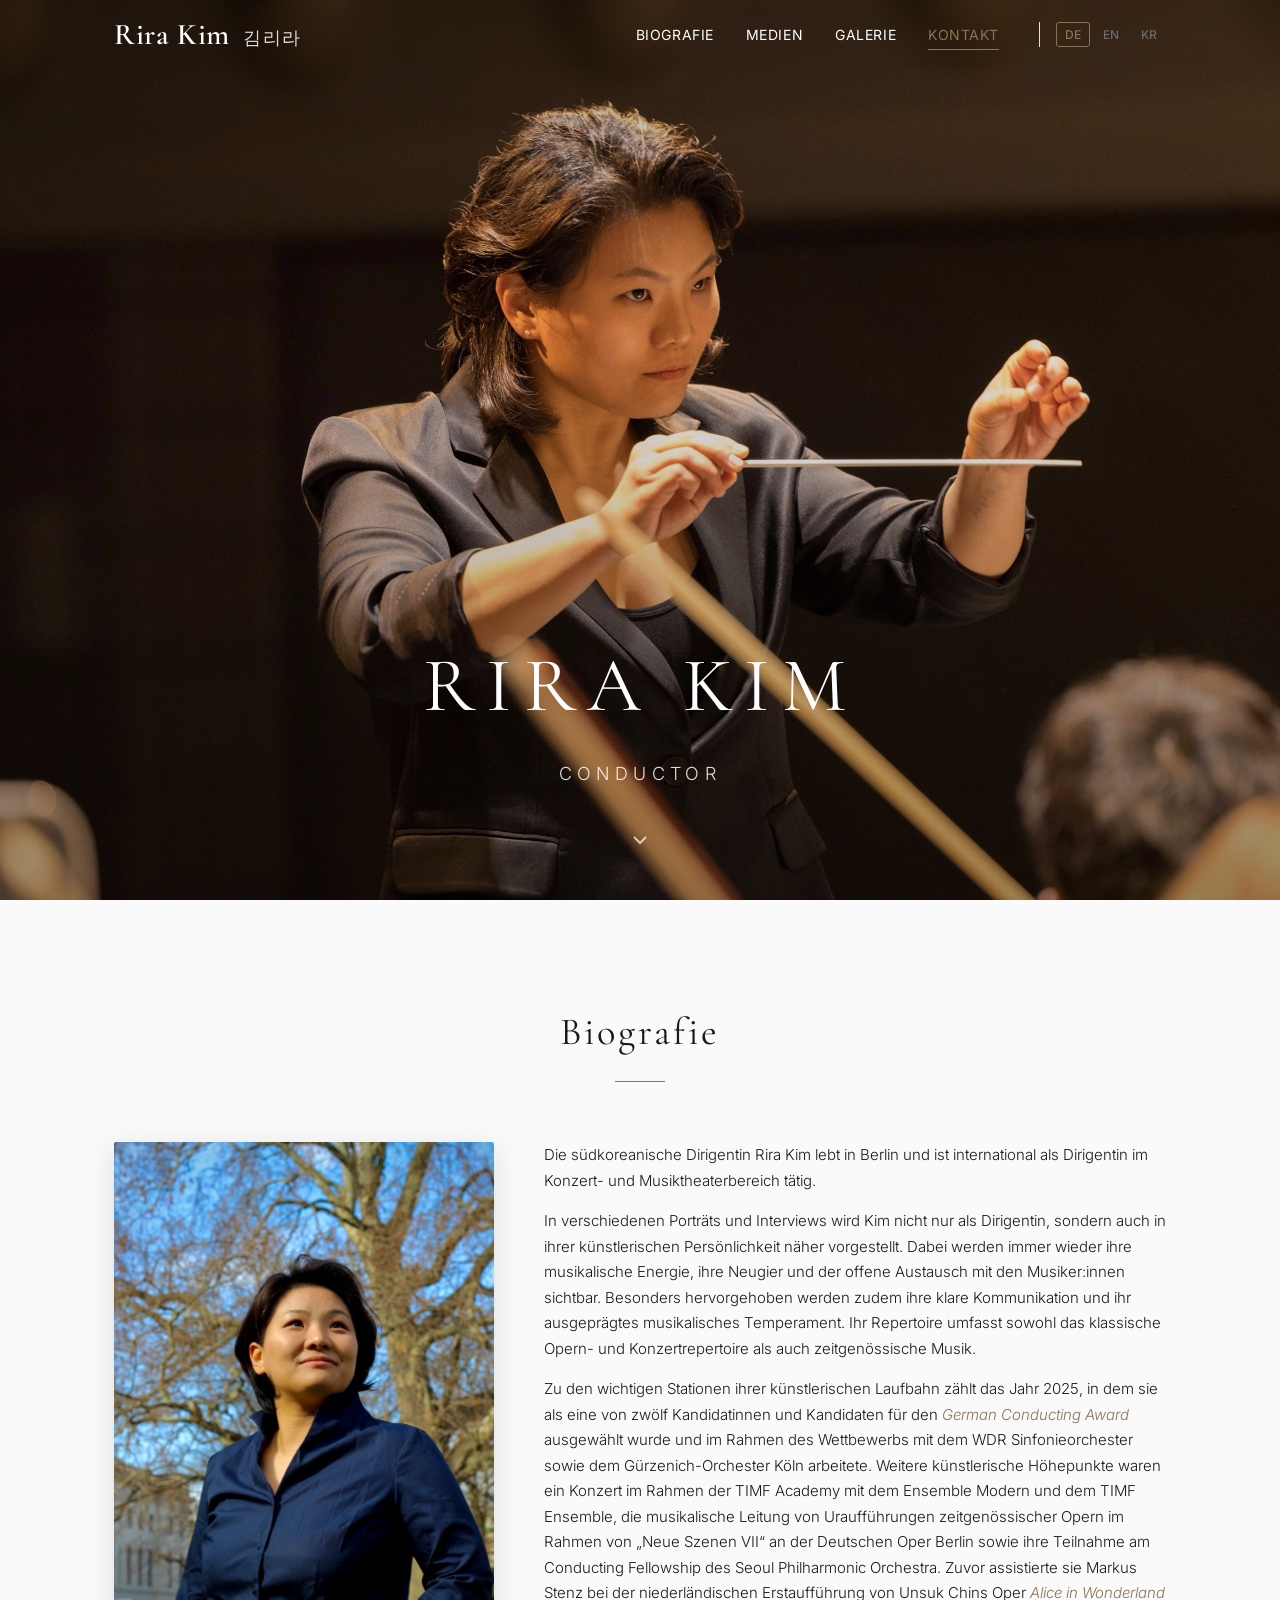
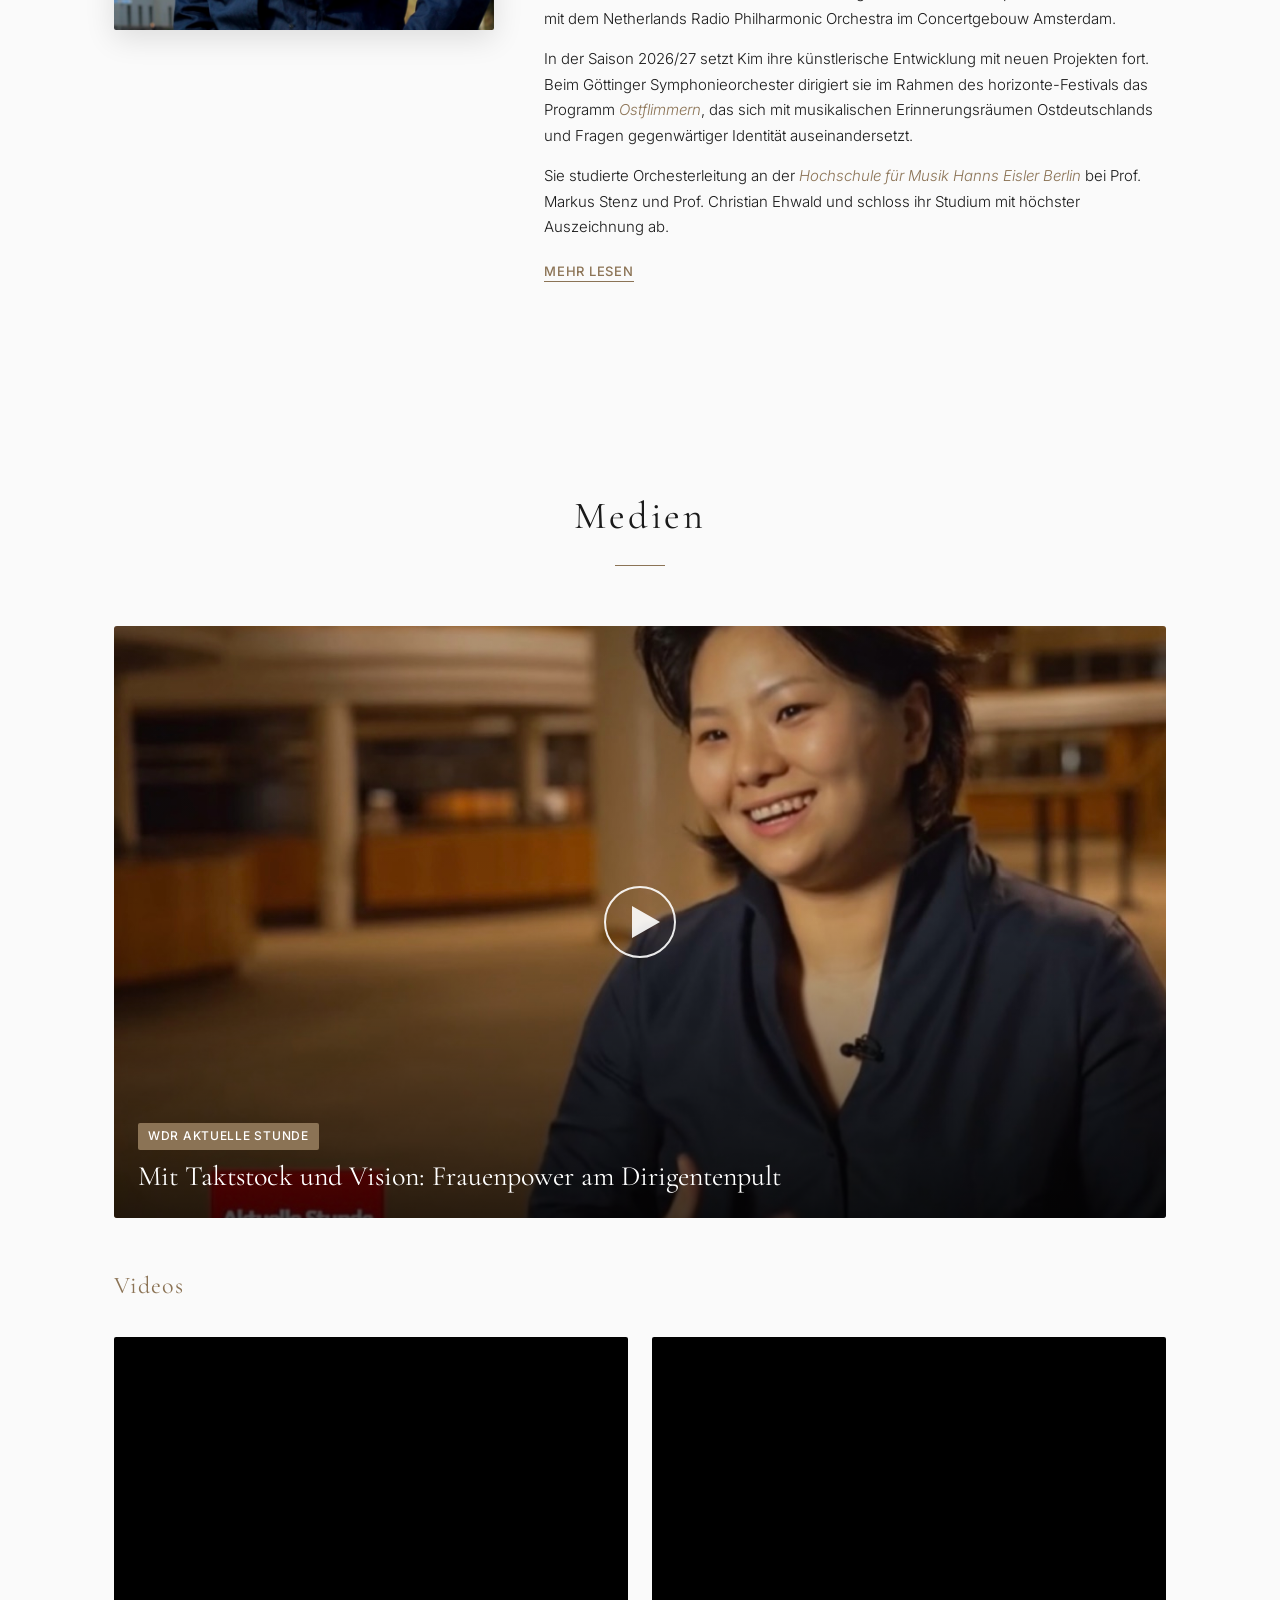
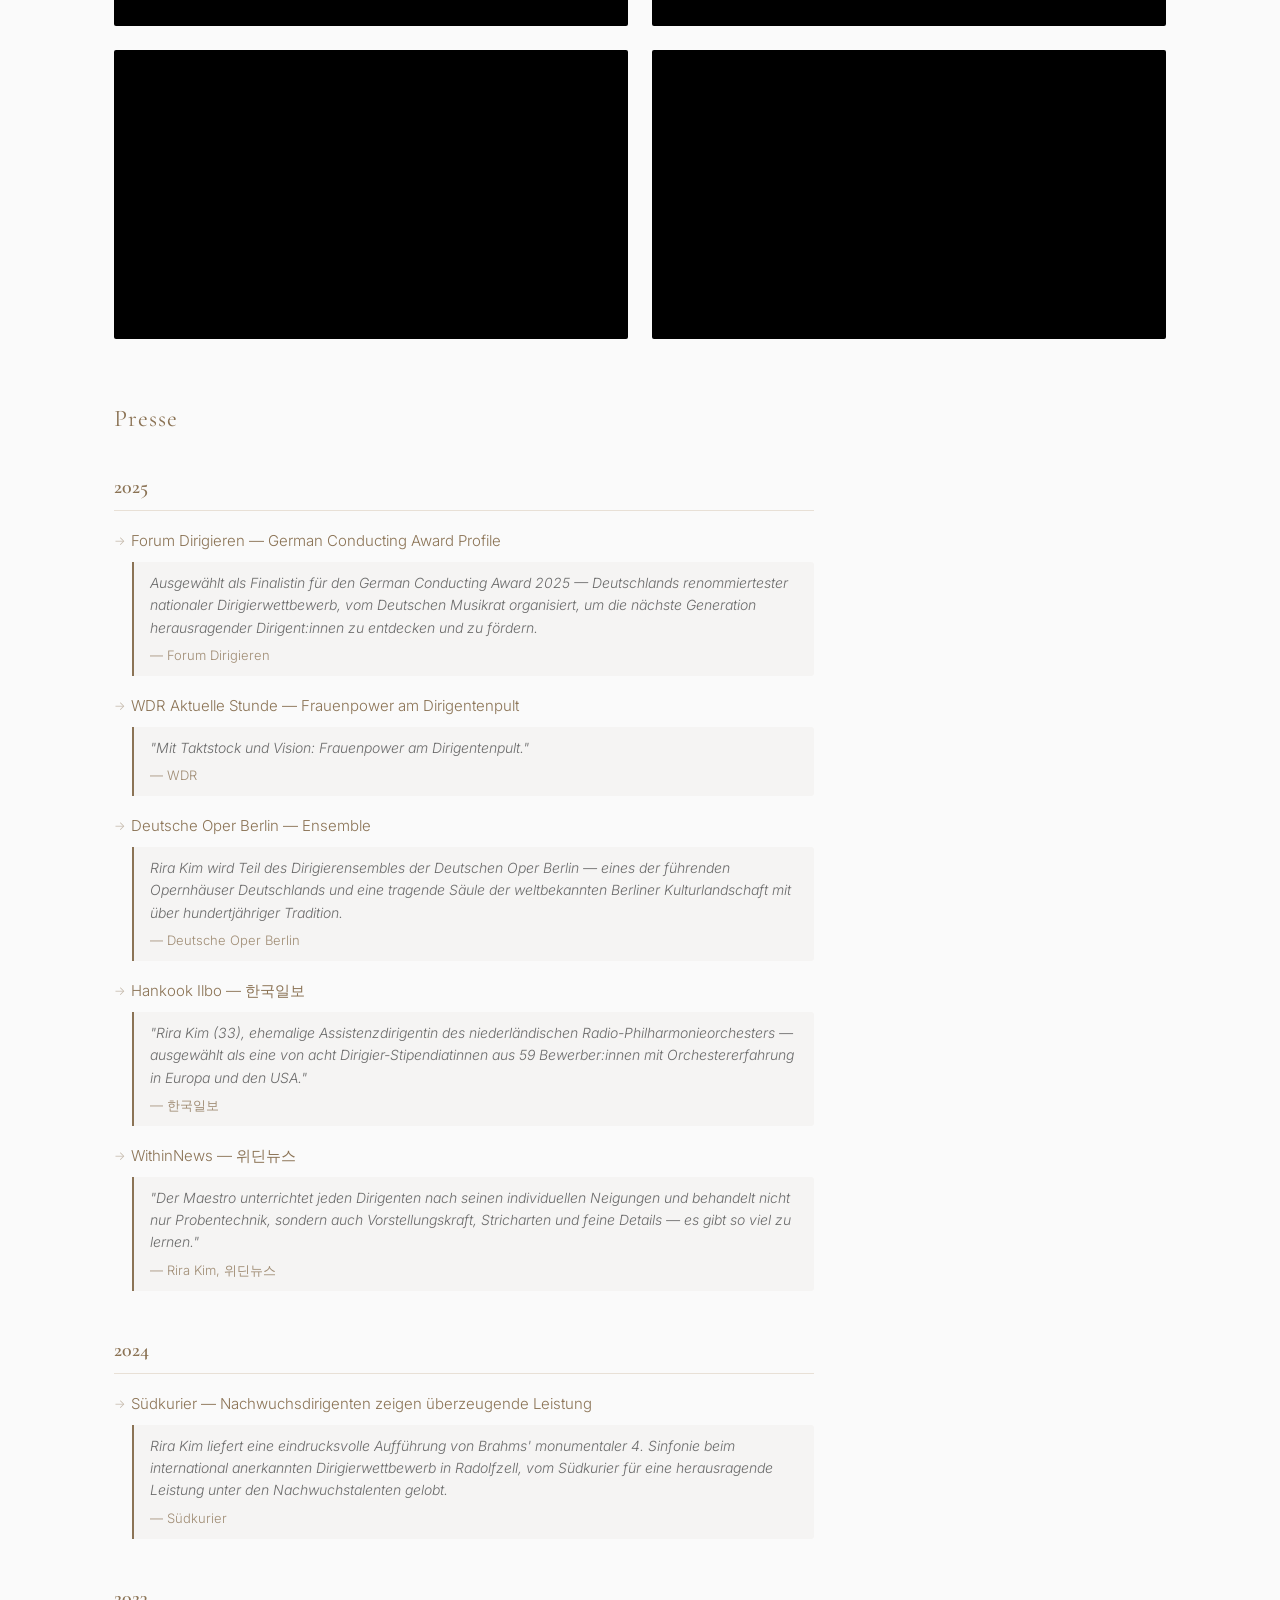
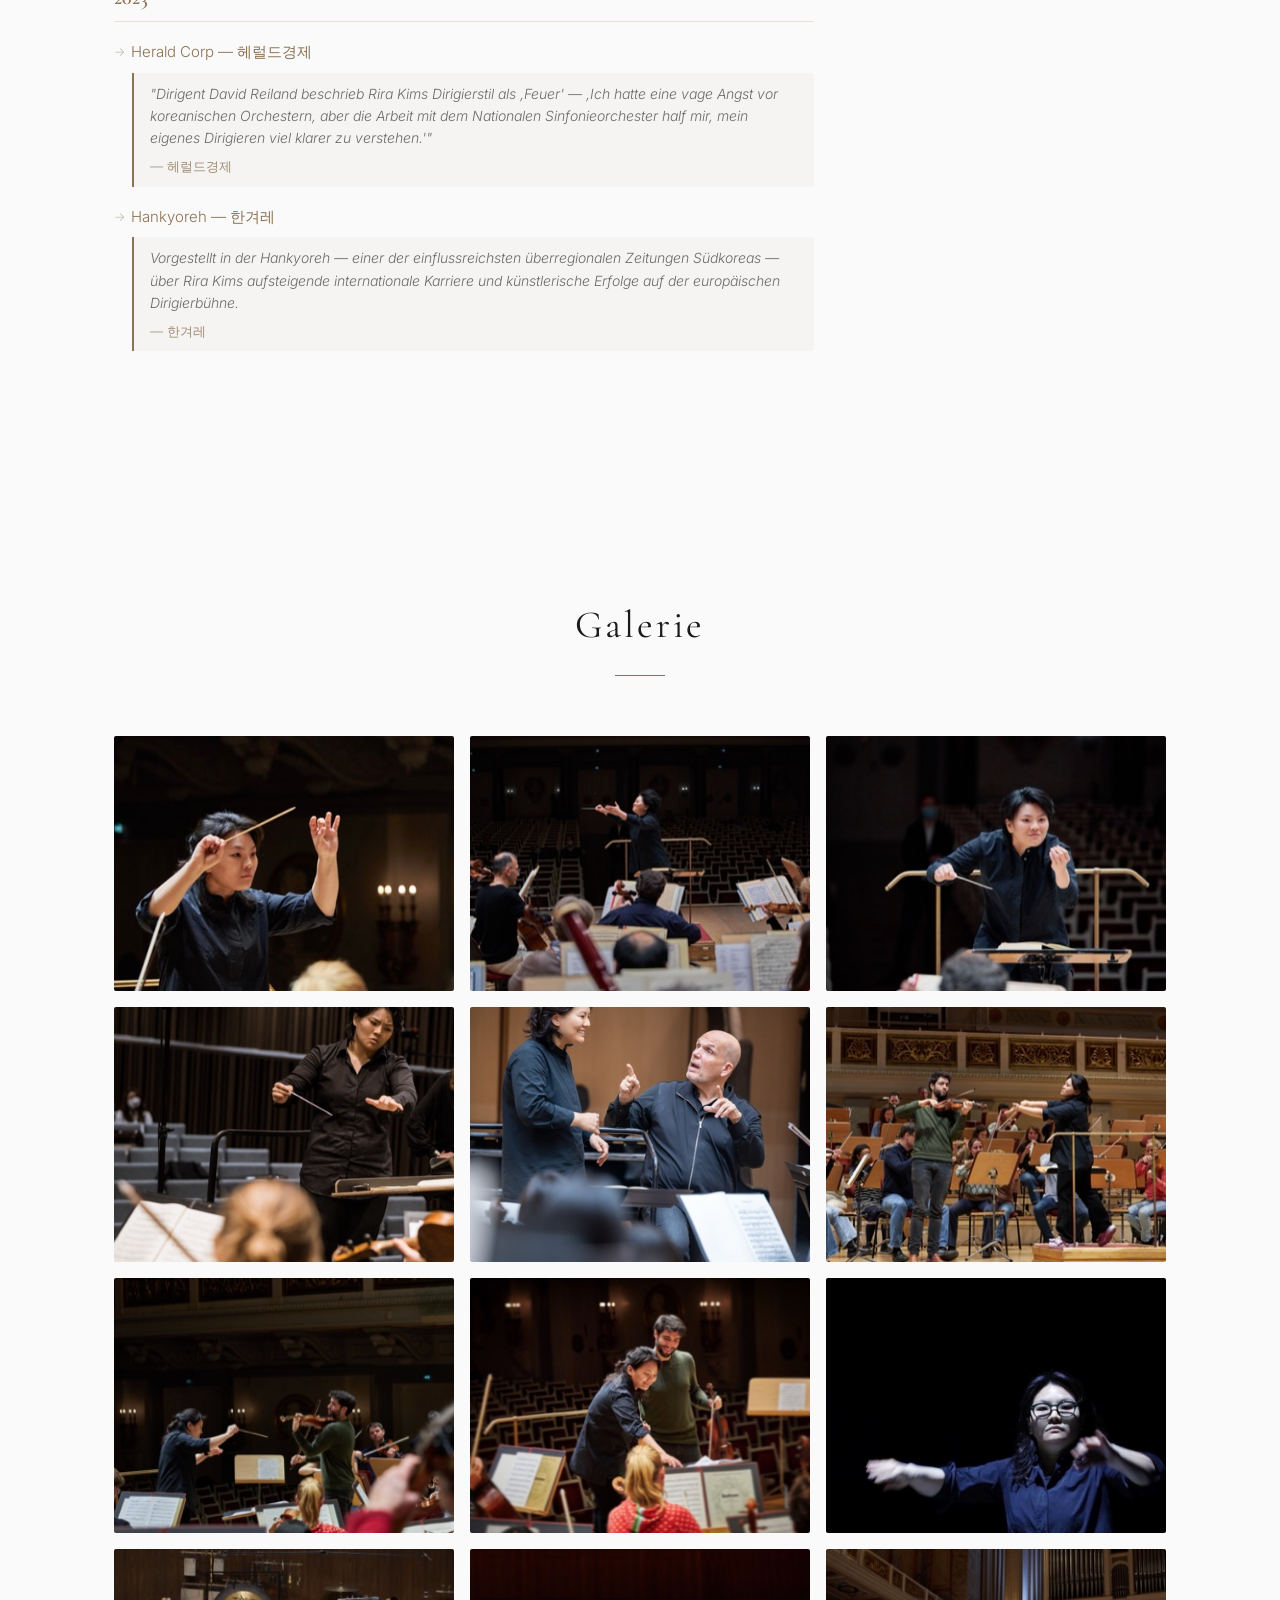
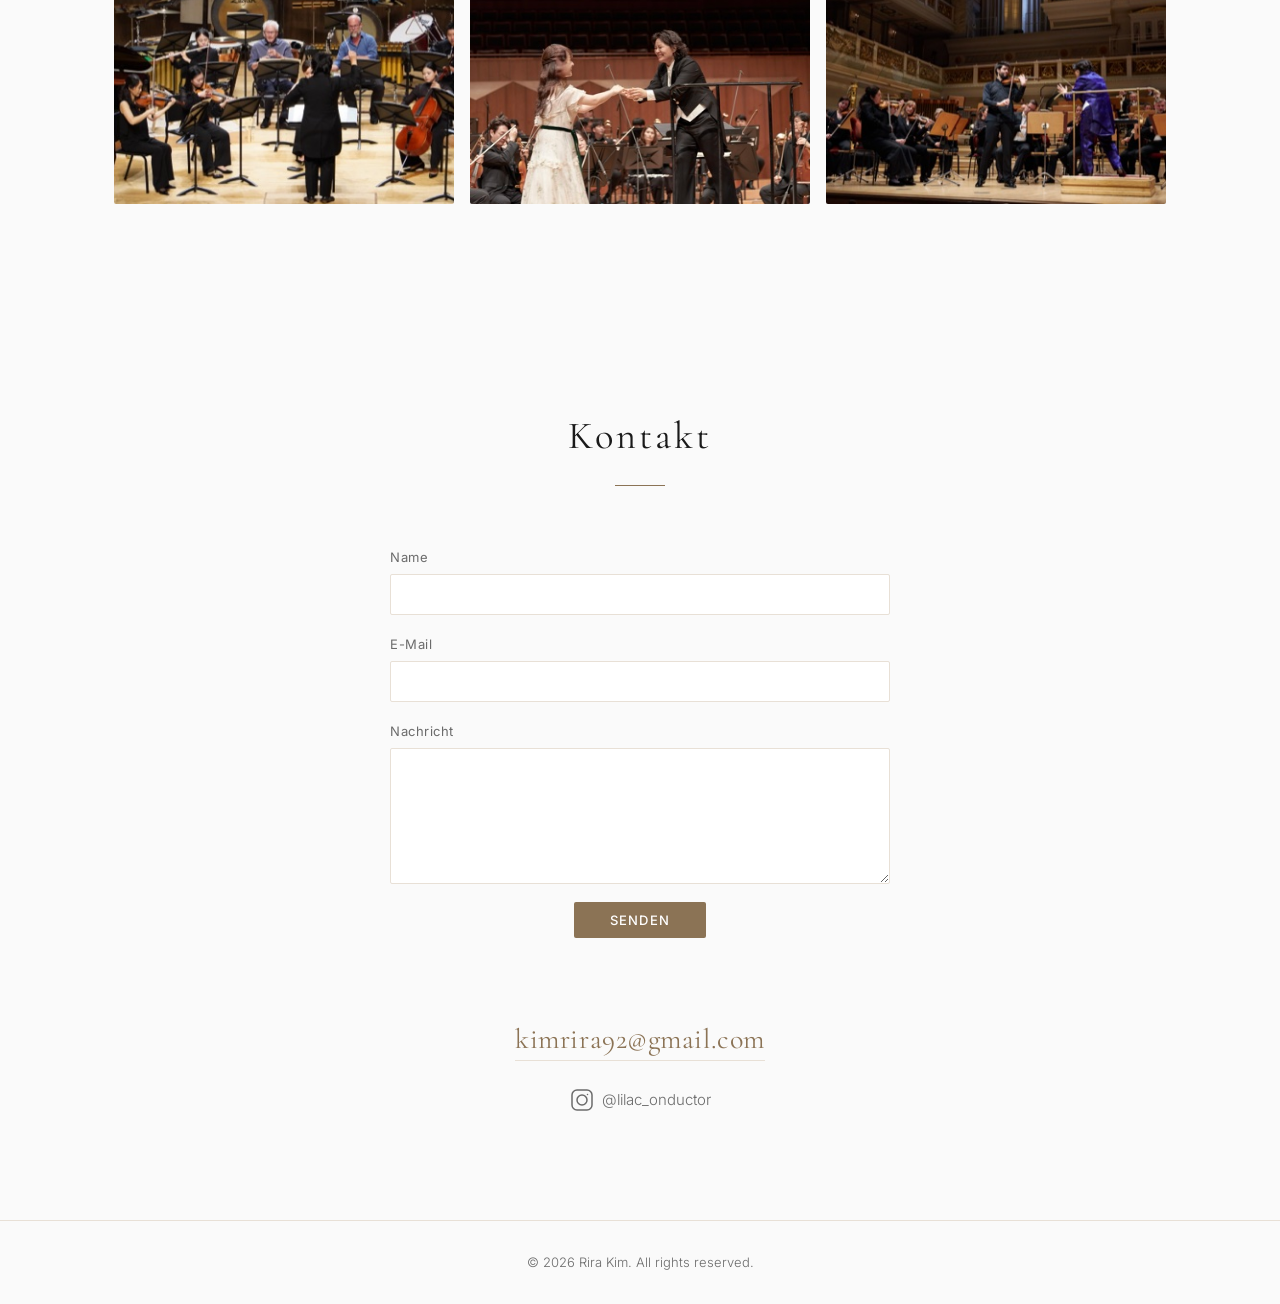
==== index.html @ 5ee587bd "Send visitors an automatic confirmation email from the contact form Co-Authored-By: Claude Opus 5.5 " ====
<!DOCTYPE html>
<html lang="de" data-lang="de">
<head>
  <meta charset="UTF-8">
  <meta name="viewport" content="width=device-width, initial-scale=1.0">
  <title>Rira Kim — Conductor</title>
  <meta name="description" content="Berlin-based South Korean conductor Rira Kim. Finalist of the German Conducting Award 2025. Biography, performances, media, and contact.">

  <!-- Open Graph -->
  <meta property="og:title" content="Rira Kim — Conductor">
  <meta property="og:description" content="Berlin-based South Korean conductor. Finalist of the German Conducting Award 2025.">
  <meta property="og:image" content="images/og-image.jpg">
  <meta property="og:type" content="website">

  <!-- Twitter Card -->
  <meta name="twitter:card" content="summary_large_image">
  <meta name="twitter:title" content="Rira Kim — Conductor">
  <meta name="twitter:description" content="Berlin-based South Korean conductor. Finalist of the German Conducting Award 2025.">
  <meta name="twitter:image" content="images/og-image.jpg">

  <!-- Google Fonts -->
  <link rel="preconnect" href="https://fonts.googleapis.com">
  <link rel="preconnect" href="https://fonts.gstatic.com" crossorigin>
  <link href="https://fonts.googleapis.com/css2?family=Cormorant+Garamond:ital,wght@0,400;0,600;0,700;1,400&family=Inter:wght@300;400;500&display=swap" rel="stylesheet">

  <link rel="stylesheet" href="css/style.css">

  <!-- Structured Data -->
  <script type="application/ld+json">
  {
    "@context": "https://schema.org",
    "@type": "Person",
    "name": "Rira Kim",
    "jobTitle": "Conductor",
    "url": "",
    "image": "images/hero/hero-1200.jpg",
    "nationality": "South Korean",
    "workLocation": {
      "@type": "Place",
      "name": "Berlin, Germany"
    },
    "alumniOf": {
      "@type": "CollegeOrUniversity",
      "name": "Hochschule für Musik Hanns Eisler Berlin"
    },
    "sameAs": [
      "https://www.instagram.com/lilac_onductor/"
    ]
  }
  </script>
</head>
<body>

  <!-- Navigation -->
  <header class="nav" id="nav">
    <div class="nav__inner">
      <a href="#hero" class="nav__logo">Rira Kim <span class="nav__logo-ko">김리라</span></a>
      <button class="nav__hamburger" aria-label="Toggle menu" aria-expanded="false">
        <span></span><span></span><span></span>
      </button>
      <nav class="nav__menu">
        <a href="#biography" class="nav__link" data-i18n="nav.biography">Biografie</a>
        <a href="#media" class="nav__link" data-i18n="nav.media">Medien</a>
        <a href="#gallery" class="nav__link" data-i18n="nav.gallery">Galerie</a>
        <a href="#contact" class="nav__link" data-i18n="nav.contact">Kontakt</a>
        <div class="nav__lang">
          <button class="lang-btn active" data-lang="de">DE</button>
          <button class="lang-btn" data-lang="en">EN</button>
          <button class="lang-btn" data-lang="ko">KR</button>
        </div>
      </nav>
    </div>
  </header>

  <!-- Hero -->
  <section class="hero" id="hero">
    <div class="hero__overlay"></div>
    <picture>
      <source media="(max-width: 768px)" srcset="images/hero/hero-1200.jpg">
      <img src="images/hero/hero-2400.jpg" alt="Rira Kim conducting" class="hero__img">
    </picture>
    <div class="hero__content">
      <h1 class="hero__title">Rira Kim</h1>
      <p class="hero__subtitle">Conductor</p>
    </div>
    <a href="#biography" class="hero__scroll" aria-label="Scroll down">
      <svg width="24" height="24" viewBox="0 0 24 24" fill="none" stroke="currentColor" stroke-width="2">
        <polyline points="6 9 12 15 18 9"></polyline>
      </svg>
    </a>
  </section>

  <!-- Biography -->
  <section class="section biography" id="biography">
    <div class="container">
      <h2 class="section__title" data-i18n="bio.title">Biography</h2>
      <div class="biography__content">
        <div class="biography__image">
          <img src="images/bio/bio-portrait-800.jpg" alt="Rira Kim portrait" loading="lazy">
        </div>
        <div class="biography__text">
          <!-- English -->
          <div lang="en">
            <div class="biography__short">
              <p>South Korean conductor Rira Kim is based in Berlin and works internationally in the fields of symphonic music and music theatre.</p>
              <p>Various portraits and interviews have explored not only Kim’s work as a conductor but also her artistic personality. They consistently highlight her musical energy, curiosity, and open exchange with musicians. Her clear communication and distinctive musical temperament are also frequently emphasized. Her repertoire spans the classical opera and concert repertoire as well as contemporary music.</p>
              <p>Among the important milestones in her artistic career is the year 2025, when she was selected as one of twelve candidates for the <em>German Conducting Award</em> and worked with the WDR Symphony Orchestra and the Gürzenich Orchestra Cologne as part of the competition. Further artistic highlights include a concert with Ensemble Modern and the TIMF Ensemble as part of the TIMF Academy, conducting world premieres of contemporary operas in “Neue Szenen VII” at the Deutsche Oper Berlin, and her participation in the Conducting Fellowship of the Seoul Philharmonic Orchestra. Previously, she assisted Markus Stenz for the Dutch premiere of Unsuk Chin’s opera <em>Alice in Wonderland</em> with the Netherlands Radio Philharmonic Orchestra at the Concertgebouw in Amsterdam.</p>
              <p>In the 2026/27 season, Kim continues to develop her artistic work through new projects. With the Göttingen Symphony Orchestra, she will conduct <em>Ostflimmern</em> as part of the horizonte Festival, a programme exploring musical spaces of remembrance in East Germany and questions of contemporary identity.</p>
              <p>She studied orchestral conducting at the <em>Hanns Eisler School of Music Berlin</em> with Professors Markus Stenz and Christian Ehwald, graduating with highest distinction.</p>
            </div>
            <div class="biography__full">
              <p>Berlin-based South Korean conductor Rira Kim began violin lessons at an early age and studied orchestral conducting at the <em>Hochschule für Musik Hanns Eisler Berlin</em> with Prof. Christian Ehwald. She continued her master’s studies with Markus Stenz, graduating with highest distinction.</p>
              <p>As a finalist of the <em>German Conducting Award 2025</em>, formerly the Deutscher Dirigentenpreis (12 out of 234 applicants), she is considered one of the most promising young conductors of her generation. In 2022, she was among 13 selected participants out of nearly 190 international applicants for <em>Das Kritische Orchester</em>. She was also selected as one of three finalists in a selection process of the <em>Korean National Symphony Orchestra</em>.</p>
              <p>Recent artistic milestones include a concert with Ensemble Modern and the TIMF Ensemble at the TIMF Academy, conducting the world premiere of Huihui Cheng’s <em>Desert of Water</em> as part of “Neue Szenen VII” at the Deutsche Oper Berlin, and her participation in the Conducting Fellowship of the Seoul Philharmonic Orchestra.</p>
              <p>Opera also holds an important place in her artistic work. At the Concertgebouw Amsterdam, she took part in the Dutch premiere of Unsuk Chin’s opera <em>Alice in Wonderland</em> with the Netherlands Radio Philharmonic Orchestra, and gained further operatic experience at the Opera Studio of the Korean National Opera.</p>
              <p>She was selected for several prestigious programmes, including a Conducting Fellowship with the Seoul Philharmonic Orchestra, the <em>SOV Conducting Masterclass</em> led by Kristiina Poska, and the <em>Gabriel Pierné Conducting Masterclass</em> with David Reiland and the Orchestre national de Metz. In addition, she participated in a masterclass led by Andrés Orozco-Estrada at the <em>Escuela Superior de Música Reina Sofía</em> in Madrid. She received further artistic inspiration in masterclasses with Marin Alsop, Paavo Järvi, Andrés Orozco-Estrada, Jaap van Zweden, Daniele Gatti, Jorma Panula, Johannes Schlaefli and others.</p>
              <p>In parallel, she developed a strong affinity for opera. In 2021, she conducted an opera gala at the Konzerthaus Berlin for the semester opening with the Philharmonic Orchestra of the Staatstheater Cottbus. She also worked as a répétiteur for the world premiere <em>“Vater unser, unser Vater”</em>, a collaboration between the Deutsche Oper Berlin and the HfM Hanns Eisler Berlin. She deepened her operatic training at the Opera Studio of the Korean National Opera, where in 2023 she served as assistant conductor for productions including Mozart’s <em>Die Zauberflöte</em> and <em>Don Giovanni</em>. In 2025, she conducted the world premiere of <em>Desert of Water</em> at the Deutsche Oper Berlin as part of “Neue Szenen VII”.</p>
              <p>She has worked with renowned orchestras including the Konzerthausorchester Berlin, the Seoul Philharmonic Orchestra, the Korean National Symphony Orchestra, the Irish National Symphony Orchestra, Symfonieorkest Vlaanderen, the Orchestre national de Metz and the Philharmonic Orchestra of the Staatstheater Cottbus.</p>
              <p>Alongside her professional engagements, she is deeply committed to working with amateur musicians and to educational projects for children and young people. In 2022, she performed with the Junge Norddeutsche Philharmonie at the Köthener Bachfesttage. She also regularly appears as a guest conductor for school concerts and outreach projects, including ‘Stadt.Land.Klassik!’ with the Neue Philharmonie. Since 2024, she has been Music Director of the <em>Neues Kammerorchester Wedding</em> in Berlin.</p>
              <p>Various portraits and interviews have also explored Kim’s artistic personality as a conductor, highlighting in particular her musical energy, her curiosity and her openness in exchange with musicians. She understands conducting as a shared musical process grounded in mutual listening, exchange and trust.</p>
            </div>
          </div>

          <!-- Deutsch -->
          <div lang="de">
            <div class="biography__short">
              <p>Die südkoreanische Dirigentin Rira Kim lebt in Berlin und ist international als Dirigentin im Konzert- und Musiktheaterbereich tätig.</p>
              <p>In verschiedenen Porträts und Interviews wird Kim nicht nur als Dirigentin, sondern auch in ihrer künstlerischen Persönlichkeit näher vorgestellt. Dabei werden immer wieder ihre musikalische Energie, ihre Neugier und der offene Austausch mit den Musiker:innen sichtbar. Besonders hervorgehoben werden zudem ihre klare Kommunikation und ihr ausgeprägtes musikalisches Temperament. Ihr Repertoire umfasst sowohl das klassische Opern- und Konzertrepertoire als auch zeitgenössische Musik.</p>
              <p>Zu den wichtigen Stationen ihrer künstlerischen Laufbahn zählt das Jahr 2025, in dem sie als eine von zwölf Kandidatinnen und Kandidaten für den <em>German Conducting Award</em> ausgewählt wurde und im Rahmen des Wettbewerbs mit dem WDR Sinfonieorchester sowie dem Gürzenich-Orchester Köln arbeitete. Weitere künstlerische Höhepunkte waren ein Konzert im Rahmen der TIMF Academy mit dem Ensemble Modern und dem TIMF Ensemble, die musikalische Leitung von Uraufführungen zeitgenössischer Opern im Rahmen von „Neue Szenen VII“ an der Deutschen Oper Berlin sowie ihre Teilnahme am Conducting Fellowship des Seoul Philharmonic Orchestra. Zuvor assistierte sie Markus Stenz bei der niederländischen Erstaufführung von Unsuk Chins Oper <em>Alice in Wonderland</em> mit dem Netherlands Radio Philharmonic Orchestra im Concertgebouw Amsterdam.</p>
              <p>In der Saison 2026/27 setzt Kim ihre künstlerische Entwicklung mit neuen Projekten fort. Beim Göttinger Symphonieorchester dirigiert sie im Rahmen des horizonte-Festivals das Programm <em>Ostflimmern</em>, das sich mit musikalischen Erinnerungsräumen Ostdeutschlands und Fragen gegenwärtiger Identität auseinandersetzt.</p>
              <p>Sie studierte Orchesterleitung an der <em>Hochschule für Musik Hanns Eisler Berlin</em> bei Prof. Markus Stenz und Prof. Christian Ehwald und schloss ihr Studium mit höchster Auszeichnung ab.</p>
            </div>
            <div class="biography__full">
              <p>Die in Berlin lebende südkoreanische Dirigentin Rira Kim erhielt bereits im frühen Alter Violinunterricht und studierte Orchesterdirigieren an der <em>Hochschule für Musik Hanns Eisler Berlin</em> bei Prof. Christian Ehwald. Ihr Masterstudium setzte sie bei Markus Stenz fort und schloss es mit höchster Auszeichnung ab.</p>
              <p>Als Finalistin des <em>German Conducting Awards 2025</em> ehemals Deutscher Dirigentenpreis (12 von 234 Bewerber:innen) zählt sie zu den vielversprechenden jungen Dirigentinnen ihrer Generation. Bereits 2022 war sie unter den 13 ausgewählten Teilnehmer:innen von insgesamt fast 190 internationalen Bewerber:innen für <em>Das Kritische Orchester</em>. Zudem wurde sie als eine der drei Finalist:innen eines Auswahlverfahrens des <em>Korean National Symphony Orchestra</em> ausgewählt.</p>
              <p>Zu ihren aktuellen künstlerischen Stationen zählen das Konzert der TIMF Academy mit dem Ensemble Modern und dem TIMF Ensemble, die Leitung der Uraufführung von Huihui Chengs <em>Desert of Water</em> im Rahmen von „Neue Szenen VII“ an der Deutschen Oper Berlin sowie die Teilnahme am Conducting Fellowship des Seoul Philharmonic Orchestra.</p>
              <p>Auch die Oper nimmt einen wichtigen Platz in ihrem künstlerischen Schaffen ein. Im Concertgebouw Amsterdam wirkte sie an der niederländischen Erstaufführung von Unsuk Chins Oper <em>Alice in Wonderland</em> mit dem Netherlands Radio Philharmonic Orchestra mit und sammelte weitere Opernerfahrung im Opernstudio der Koreanischen Nationaloper.</p>
              <p>Sie wurde für mehrere renommierte Programme ausgewählt, darunter ein Conducting Fellowship beim Seoul Philharmonic Orchestra, die <em>SOV Conducting Masterclass</em> unter der Leitung von Kristiina Poska sowie die <em>Gabriel Pierné Conducting Masterclass</em> mit David Reiland und dem Orchestre national de Metz. Darüber hinaus nahm sie an einer Masterclass bei Andrés Orozco-Estrada an der <em>Escuela Superior de Música Reina Sofía</em> in Madrid teil. Künstlerische Impulse erhielt sie in Meisterkursen bei Marin Alsop, Paavo Järvi, Andrés Orozco-Estrada, Jaap van Zweden, Daniele Gatti, Jorma Panula, Johannes Schlaefli u. a.</p>
              <p>Parallel entwickelte sie eine starke Affinität zur Oper. 2021 dirigierte sie im Konzerthaus Berlin eine Operngala zur Semestereröffnung mit dem Philharmonischen Orchester des Staatstheaters Cottbus. Zudem war sie als Korrepetitorin an der Uraufführung <em>„Vater unser, unser Vater“</em> der Deutschen Oper Berlin und der HfM Hanns Eisler Berlin beteiligt. Ihre Opernausbildung vertiefte sie durch das Opernstudio der Korean National Opera, wo sie 2023 als Assistenzdirigentin tätig war, u. a. bei Mozarts <em>Die Zauberflöte</em> und <em>Don Giovanni</em>. 2025 leitete sie an der Deutschen Oper Berlin im Rahmen von „Neue Szenen VII“ die Uraufführung von <em>Desert of Water</em>.</p>
              <p>Sie arbeitete bereits mit namhaften Orchestern wie dem Konzerthausorchester Berlin, dem Seoul Philharmonic Orchestra, dem Korean National Symphony Orchestra, dem Irish National Symphony Orchestra, dem Symfonieorkest Vlaanderen, dem Orchestre national de Metz und dem Philharmonischen Orchester des Staatstheaters Cottbus u. a. zusammen.</p>
              <p>Neben ihren professionellen Engagements widmet sie sich auch intensiv der Arbeit mit Amateurmusikerinnen und -musikern sowie pädagogischen Projekten für Kinder und Jugendliche. 2022 trat sie im Rahmen der Köthener Bachfesttage mit der Jungen Norddeutschen Philharmonie auf. Darüber hinaus dirigierte sie als Gastdirigentin regelmäßig Schulkonzerte und Vermittlungsprojekte, unter anderem das Projekt ‘Stadt.Land.Klassik!’ mit der Neuen Philharmonie. Seit 2024 ist sie Musikalische Leiterin des <em>Neuen Kammerorchesters Wedding</em> in Berlin.</p>
              <p>In verschiedenen Porträts und Interviews wurde auch Kims künstlerische Persönlichkeit als Dirigentin thematisiert. Dabei werden insbesondere ihre musikalische Energie, ihre Neugier und ihre Offenheit im Austausch mit den Musiker:innen hervorgehoben. Sie versteht Dirigieren als einen gemeinsamen musikalischen Prozess, der auf gegenseitigem Zuhören, Austausch und Vertrauen beruht.</p>
            </div>
          </div>

          <!-- Korean -->
          <div lang="ko">
            <div class="biography__short">
              <p>베를린을 기반으로 활동하는 한국 출신 지휘자 김리라는 교향악과 음악극 분야에서 국제적으로 활동하고 있다.</p>
              <p>여러 인물 소개와 인터뷰는 지휘자로서의 김리라뿐 아니라 그녀의 예술적 개성에도 주목해 왔다. 음악적 에너지와 호기심, 단원들과의 열린 소통이 꾸준히 언급되며, 명료한 커뮤니케이션과 뚜렷한 음악적 기질 또한 자주 강조된다. 그녀의 레퍼토리는 고전 오페라와 교향곡 레퍼토리부터 현대음악까지 아우른다.</p>
              <p>2025년은 그녀의 경력에서 중요한 이정표가 된 해로, <em>저먼 컨덕팅 어워드(German Conducting Award)</em> 후보 12인 중 한 명으로 선정되어 경연 과정에서 WDR 교향악단 및 쾰른 귀르체니히 오케스트라와 함께 작업했다. 이 밖에도 TIMF 아카데미에서 앙상블 모데른 및 TIMF 앙상블과 함께한 연주, 도이체 오퍼 베를린 「Neue Szenen VII」에서의 현대 오페라 초연 지휘, 서울시립교향악단 지휘 펠로우십 참여 등이 주요 활동으로 꼽힌다. 그에 앞서 암스테르담 콘세르트헤바우에서 네덜란드 방송교향악단과 함께한 진은숙의 오페라 <em>「이상한 나라의 앨리스」</em> 네덜란드 초연에서 마르쿠스 슈텐츠의 부지휘자로 참여했다.</p>
              <p>2026/27 시즌에는 새로운 프로젝트로 예술적 행보를 이어간다. 괴팅겐 심포니 오케스트라와 함께 horizonte 페스티벌에서 동독의 음악적 기억과 오늘날의 정체성을 탐구하는 프로그램 <em>「Ostflimmern」</em>을 지휘한다.</p>
              <p>베를린 한스 아이슬러 국립음대에서 마르쿠스 슈텐츠 교수와 크리스티안 에발트 교수에게 오케스트라 지휘를 사사했으며, 최우수 성적으로 졸업했다.</p>
            </div>
            <div class="biography__full">
              <p>베를린을 기반으로 활동하는 지휘자 김리라는 어린 시절부터 바이올린을 수학한 뒤 베를린 한스 아이슬러 국립음대에서 크리스티안 에발트 교수에게 오케스트라 지휘를 사사했다. 이어 마르쿠스 슈텐츠 교수와 함께 석사 과정을 이어가며, 졸업 연주에서 <em>콘체르트하우스 오케스트라 베를린</em>을 지휘해 최고 성적으로 학업을 마쳤다.</p>
              <p>그녀는 독일음악협회가 주관하는 <em>독일 국제 지휘자 콩쿠르 2025</em>에서 234명 중 12인의 파이널리스트로 선정되며 차세대 유망 지휘자로 주목받았다. 또한 독일지휘협회가 주최한 <em>Das Kritische Orchester</em> 지휘자 가운데 선발되어 참여했으며, 한국 국립심포니오케스트라 지휘자 워크샵 최종 3인에 이름을 올렸다. 서울시립교향악단 지휘 펠로우로 선발되는 등 국내외에서 차세대 지휘자로서의 가능성을 인정받는 차세대 지휘자이다.</p>
              <p>크리스티나 포슈카가 이끄는 벨기에 <em>SOV 지휘 마스터클래스</em>, 다비드 라일랑드와 프랑스 메츠 국립오케스트라가 함께한 <em>Gabriel Pierné 지휘 마스터클래스</em>, 스페인 왕실 음악원 레이나 소피아 주관 안드레아스 오르츠코 에스트라다 마스터클래스 등 다양한 권위 있는 프로그램을 통해 예술적 깊이를 더했다. 또한 마린 알솝, 파보 예르비, 얍 판 쯔베덴, 다니엘레 가티, 요르마 파눌라, 요하네스 슐레플리 등 세계적인 거장들의 가르침을 통해 폭넓은 음악적 통찰을 쌓았다.</p>
              <p>오페라 분야에서도 활발히 활동한 그녀는 베를린 콘체르트하우스에서 코트부스 국립극장 필하모닉 오케스트라와 함께 오페라 갈라를 선보였고, 국립오페라단 오페라 스튜디오 3기 부지휘자로 활동하며 <em>「마술피리」</em>와 <em>「돈 지오반니」</em> 등에 참여했다. 또한 도이체 오퍼 베를린의 「Neue Szenen VII」에서 <em>「Desert of Water」</em>의 초연을 지휘했으며, 암스테르담 콘서트헤보우에서 네덜란드 방송교향악단과 진은숙의 <em>「이상한 나라의 앨리스」</em> 네덜란드 초연 공연에서 마르쿠스 슈텐츠 부지휘자로 함께했다.</p>
              <p>그녀는 콘체르트하우스 오케스트라 베를린, 코트부스 국립극장, 서울시립교향악단, 국립심포니오케스트라, 아일랜드 국립교향악단, 벨기에 플랑드르 심포니 오케스트라, 프랑스 메츠 국립오케스트라 등 세계 여러 오케스트라를 지휘했다.</p>
              <p>전문 무대 활동과 더불어 아마추어 음악가 및 청소년·어린이 교육 프로젝트에도 꾸준히 참여하고 있다. 2024년부터 베를린 베딩 지구 아마추어 오케스트라 <em>NKW</em> 음악감독으로서 오케스트라를 이끌고 있다.</p>
              <p>밝은 에너지와 명확한 테크닉, 타고난 리더십을 바탕으로 전통적인 오페라와 교향곡 레퍼토리부터 현대음악에 이르기까지 폭넓은 작품 세계를 아우르며, 각 무대에서 자신만의 음악적 해석을 섬세하고 설득력 있게 제시하고 있다.</p>
            </div>
          </div>

          <button class="biography__toggle" aria-expanded="false" data-i18n="bio.more">Mehr lesen</button>
        </div>
      </div>
    </div>
  </section>

  <!-- Media -->
  <section class="section media" id="media">
    <div class="container">
      <h2 class="section__title" data-i18n="media.title">Media</h2>

      <!-- Featured Video -->
      <a href="https://www1.wdr.de/fernsehen/aktuelle-stunde/alle-videos/mit-taktstock-und-vision-frauenpower-am-dirigentenpult-100.html" target="_blank" rel="noopener" class="featured-video" data-video-src="https://wdrmedien-a.akamaihd.net/medp/ondemand/weltweit/fsk0/337/3377142/3377142_64423458.mp4">
        <img src="images/wdr-thumbnail.jpg" alt="WDR Aktuelle Stunde — Rira Kim Interview" loading="lazy">
        <div class="featured-video__overlay">
          <svg class="featured-video__play" width="72" height="72" viewBox="0 0 72 72" fill="none">
            <circle cx="36" cy="36" r="35" stroke="#fff" stroke-width="2" opacity="0.9"/>
            <polygon points="28,20 56,36 28,52" fill="#fff" opacity="0.9"/>
          </svg>
          <div class="featured-video__text">
            <span class="featured-video__badge">WDR Aktuelle Stunde</span>
            <span class="featured-video__title" lang="de">Mit Taktstock und Vision: Frauenpower am Dirigentenpult</span>
            <span class="featured-video__title" lang="en">With Baton and Vision: Women's Power at the Conductor's Podium</span>
            <span class="featured-video__title" lang="ko">지휘봉과 비전: 지휘대 위의 여성들</span>
          </div>
        </div>
      </a>

      <!-- Videos -->
      <h3 class="section__subtitle" data-i18n="media.videos">Videos</h3>
      <div class="media__videos">
        <div class="video-wrapper">
          <iframe
            src="https://www.youtube-nocookie.com/embed/n-iI_dFZfmA"
            title="Brahms: Symphony No. 2, I. Allegro non troppo — Seoul Philharmonic Orchestra"
            frameborder="0"
            allow="accelerometer; autoplay; clipboard-write; encrypted-media; gyroscope; picture-in-picture"
            allowfullscreen
            loading="lazy">
          </iframe>
        </div>
        <div class="video-wrapper">
          <iframe
            src="https://www.youtube-nocookie.com/embed/e5032Rj6jQ4"
            title="Samuel Barber: Violin Concerto, Op. 14"
            frameborder="0"
            allow="accelerometer; autoplay; clipboard-write; encrypted-media; gyroscope; picture-in-picture"
            allowfullscreen
            loading="lazy">
          </iframe>
        </div>
        <div class="video-wrapper">
          <iframe
            src="https://www.youtube-nocookie.com/embed/n3b8_o3pNrg"
            title="Wagner: Tristan und Isolde — Prelude and Liebestod"
            frameborder="0"
            allow="accelerometer; autoplay; clipboard-write; encrypted-media; gyroscope; picture-in-picture"
            allowfullscreen
            loading="lazy">
          </iframe>
        </div>
        <div class="video-wrapper">
          <iframe
            src="https://www.youtube-nocookie.com/embed/6Ox7GpizLn4"
            title="Joong Hyun Lee: Spiked Goggles &amp; Antipsychotics — TIMF Academy 2025"
            frameborder="0"
            allow="accelerometer; autoplay; clipboard-write; encrypted-media; gyroscope; picture-in-picture"
            allowfullscreen
            loading="lazy">
          </iframe>
        </div>
      </div>

      <!-- Press -->
      <h3 class="section__subtitle" data-i18n="media.press">Press</h3>
      <div class="media__press">
        <div class="press-year">
          <h4>2025</h4>
          <ul>
            <li>
              <a href="https://www.forum-dirigieren.de/wettbewerbe/german-conducting-award/teilnehmende-2025/rira-kim" target="_blank" rel="noopener">Forum Dirigieren — German Conducting Award Profile</a>
              <blockquote class="press-quote">
                <span lang="en">Selected as a finalist for the German Conducting Award 2025 — Germany's most prestigious national conducting competition, organized by the German Music Council to discover and promote the next generation of outstanding conductors.</span>
                <span lang="de">Ausgewählt als Finalistin für den German Conducting Award 2025 — Deutschlands renommiertester nationaler Dirigierwettbewerb, vom Deutschen Musikrat organisiert, um die nächste Generation herausragender Dirigent:innen zu entdecken und zu fördern.</span>
                <span lang="ko">2025 저먼 컨덕팅 어워드 파이널리스트로 선발 — 차세대 지휘자를 발굴·육성하기 위해 독일음악협의회가 주최하는 독일 최고 권위의 지휘 콩쿠르.</span>
                <cite>— Forum Dirigieren</cite>
              </blockquote>
            </li>
            <li>
              <a href="https://www1.wdr.de/fernsehen/aktuelle-stunde/alle-videos/mit-taktstock-und-vision-frauenpower-am-dirigentenpult-100.html" target="_blank" rel="noopener">WDR Aktuelle Stunde — Frauenpower am Dirigentenpult</a>
              <blockquote class="press-quote">
                <span lang="en">"With baton and vision: women's power at the conductor's podium."</span>
                <span lang="de">"Mit Taktstock und Vision: Frauenpower am Dirigentenpult."</span>
                <span lang="ko">"지휘봉과 비전을 가진 여성의 힘 — 지휘대 위의 여성들."</span>
                <cite>— WDR</cite>
              </blockquote>
            </li>
            <li>
              <a href="https://deutscheoperberlin.de/de_DE/ensemble/rira-kim.300228" target="_blank" rel="noopener">Deutsche Oper Berlin — Ensemble</a>
              <blockquote class="press-quote">
                <span lang="en">Rira Kim joins the conducting ensemble of the Deutsche Oper Berlin — one of Germany's leading opera houses and a pillar of Berlin's world-renowned cultural landscape, with a legacy spanning over a century.</span>
                <span lang="de">Rira Kim wird Teil des Dirigierensembles der Deutschen Oper Berlin — eines der führenden Opernhäuser Deutschlands und eine tragende Säule der weltbekannten Berliner Kulturlandschaft mit über hundertjähriger Tradition.</span>
                <span lang="ko">김리라, 도이체 오퍼 베를린 지휘 앙상블에 합류 — 100년이 넘는 전통을 자랑하는 독일 최정상 오페라 극장이자 베를린 문화의 상징적 기관.</span>
                <cite>— Deutsche Oper Berlin</cite>
              </blockquote>
            </li>
            <li>
              <a href="https://www.hankookilbo.com/News/Read/A2025022613410001819" target="_blank" rel="noopener">Hankook Ilbo — 한국일보</a>
              <blockquote class="press-quote">
                <span lang="en">"Rira Kim (33), former assistant conductor of the Netherlands Radio Philharmonic — selected as one of eight conducting fellows from 59 applicants with orchestral experience across Europe and the United States."</span>
                <span lang="de">"Rira Kim (33), ehemalige Assistenzdirigentin des niederländischen Radio-Philharmonieorchesters — ausgewählt als eine von acht Dirigier-Stipendiatinnen aus 59 Bewerber:innen mit Orchestererfahrung in Europa und den USA."</span>
                <span lang="ko">"김리라(33·전 네덜란드라디오필하모닉 부지휘자) — 유럽과 미국에서 오케스트라 경험을 쌓은 59명의 지원자 중 8명의 지휘 펠로우로 선발되었다."</span>
                <cite>— 한국일보</cite>
              </blockquote>
            </li>
            <li>
              <a href="http://www.withinnews.co.kr/news/view.html?section=148&category=150&no=35743" target="_blank" rel="noopener">WithinNews — 위딘뉴스</a>
              <blockquote class="press-quote">
                <span lang="en">"The Maestro teaches each conductor according to their individual tendencies, covering not only rehearsal technique but also imagination, bowing, and fine details — there is so much to learn."</span>
                <span lang="de">"Der Maestro unterrichtet jeden Dirigenten nach seinen individuellen Neigungen und behandelt nicht nur Probentechnik, sondern auch Vorstellungskraft, Stricharten und feine Details — es gibt so viel zu lernen."</span>
                <span lang="ko">"감독님이 모든 지휘자의 성향이 다르고 한데 필요한 것을 가르쳐 주시고 리허설 테크닉 뿐만 아니라 상상력, 주법 등 세세한 부분까지 터치해 주셔서 배울 것이 많다."</span>
                <cite>— Rira Kim, 위딘뉴스</cite>
              </blockquote>
            </li>
          </ul>
        </div>
        <div class="press-year">
          <h4>2024</h4>
          <ul>
            <li>
              <a href="https://www.suedkurier.de/region/kreis-konstanz/radolfzell/nachwuchsdirigenten-zeigen-ueberzeugende-leistung;art372455,12182291" target="_blank" rel="noopener">Südkurier — Nachwuchsdirigenten zeigen überzeugende Leistung</a>
              <blockquote class="press-quote">
                <span lang="en">Rira Kim delivers a compelling performance of Brahms' monumental Symphony No. 4 at the internationally recognized conducting competition in Radolfzell, praised by the Südkurier for an outstanding showing among emerging talents.</span>
                <span lang="de">Rira Kim liefert eine eindrucksvolle Aufführung von Brahms' monumentaler 4. Sinfonie beim international anerkannten Dirigierwettbewerb in Radolfzell, vom Südkurier für eine herausragende Leistung unter den Nachwuchstalenten gelobt.</span>
                <span lang="ko">김리라, 라돌프첼 국제 지휘 콩쿠르에서 브람스 교향곡 제4번의 강렬한 연주를 선보이며, 쥐트쿠리어지로부터 차세대 지휘자 중 탁월한 성과를 인정받다.</span>
                <cite>— Südkurier</cite>
              </blockquote>
            </li>
          </ul>
        </div>
        <div class="press-year">
          <h4>2023</h4>
          <ul>
            <li>
              <a href="https://biz.heraldcorp.com/article/3191202" target="_blank" rel="noopener">Herald Corp — 헤럴드경제</a>
              <blockquote class="press-quote">
                <span lang="en">"Conductor David Reiland described Rira Kim's conducting style as 'fire' — 'I had a vague fear about Korean orchestras, but working with the National Symphony allowed me to understand my own conducting much more clearly.'"</span>
                <span lang="de">"Dirigent David Reiland beschrieb Rira Kims Dirigierstil als ‚Feuer' — ‚Ich hatte eine vage Angst vor koreanischen Orchestern, aber die Arbeit mit dem Nationalen Sinfonieorchester half mir, mein eigenes Dirigieren viel klarer zu verstehen.'"</span>
                <span lang="ko">"데이비드 레일란트는 김리라의 지휘 스타일을 '불꽃'이라고 표현했다 — '한국 오케스트라에 대해 막연한 두려움이 있었는데, 국립심포니와 함께 하며 나의 지휘에 대해 더욱 확실히 알 수 있었다.'"</span>
                <cite>— 헤럴드경제</cite>
              </blockquote>
            </li>
            <li>
              <a href="https://www.hani.co.kr/arti/culture/music/1104243.html" target="_blank" rel="noopener">Hankyoreh — 한겨레</a>
              <blockquote class="press-quote">
                <span lang="en">Featured in the Hankyoreh — one of South Korea's most influential national newspapers — covering Rira Kim's rising international career and artistic achievements on the European conducting stage.</span>
                <span lang="de">Vorgestellt in der Hankyoreh — einer der einflussreichsten überregionalen Zeitungen Südkoreas — über Rira Kims aufsteigende internationale Karriere und künstlerische Erfolge auf der europäischen Dirigierbühne.</span>
                <span lang="ko">한국의 대표 일간지 한겨레에서 김리라의 유럽 지휘 무대에서의 성장과 예술적 성과를 조명.</span>
                <cite>— 한겨레</cite>
              </blockquote>
            </li>
          </ul>
        </div>
      </div>
    </div>
  </section>

  <!-- Gallery -->
  <section class="section gallery" id="gallery">
    <div class="container">
      <h2 class="section__title" data-i18n="gallery.title">Gallery</h2>
      <div class="gallery__grid">
        <a href="images/gallery/gallery-01-1200.jpg" class="gallery__item" data-lightbox>
          <img src="images/gallery/gallery-01-thumb-400.jpg" alt="Rira Kim conducting in a classical concert hall" loading="lazy">
        </a>
        <a href="images/gallery/gallery-02-1200.jpg" class="gallery__item" data-lightbox>
          <img src="images/gallery/gallery-02-thumb-400.jpg" alt="Rira Kim conducting an orchestra, arms outstretched" loading="lazy">
        </a>
        <a href="images/gallery/gallery-03-1200.jpg" class="gallery__item" data-lightbox>
          <img src="images/gallery/gallery-03-thumb-400.jpg" alt="Rira Kim at the podium, smiling while conducting" loading="lazy">
        </a>
        <a href="images/gallery/gallery-04-1200.jpg" class="gallery__item" data-lightbox>
          <img src="images/gallery/gallery-04-thumb-400.jpg" alt="Rira Kim during SOV Conducting Masterclass" loading="lazy">
        </a>
        <a href="images/gallery/gallery-06-1200.jpg" class="gallery__item" data-lightbox>
          <img src="images/gallery/gallery-06-thumb-400.jpg" alt="Rira Kim conducting" loading="lazy">
        </a>
        <a href="images/gallery/gallery-10-1200.jpg" class="gallery__item" data-lightbox>
          <img src="images/gallery/gallery-10-thumb-400.jpg" alt="Rira Kim conducting" loading="lazy">
        </a>
        <a href="images/gallery/gallery-12-1200.jpg" class="gallery__item" data-lightbox>
          <img src="images/gallery/gallery-12-thumb-400.jpg" alt="Rira Kim conducting" loading="lazy">
        </a>
        <a href="images/gallery/gallery-13-1200.jpg" class="gallery__item" data-lightbox>
          <img src="images/gallery/gallery-13-thumb-400.jpg" alt="Rira Kim conducting" loading="lazy">
        </a>
        <a href="images/gallery/gallery-15-1200.jpg" class="gallery__item" data-lightbox>
          <img src="images/gallery/gallery-15-thumb-400.jpg" alt="Rira Kim conducting" loading="lazy">
        </a>
        <a href="images/gallery/gallery-16-1200.jpg" class="gallery__item" data-lightbox>
          <img src="images/gallery/gallery-16-thumb-400.jpg" alt="Rira Kim conducting" loading="lazy">
        </a>
        <a href="images/gallery/gallery-17-1200.jpg" class="gallery__item" data-lightbox>
          <img src="images/gallery/gallery-17-thumb-400.jpg" alt="Rira Kim conducting" loading="lazy">
        </a>
        <a href="images/gallery/gallery-18-1200.jpg" class="gallery__item" data-lightbox>
          <img src="images/gallery/gallery-18-thumb-400.jpg" alt="Rira Kim conducting" loading="lazy">
        </a>
      </div>
    </div>
  </section>

  <!-- Contact -->
  <section class="section contact" id="contact">
    <div class="container">
      <h2 class="section__title" data-i18n="contact.title">Contact</h2>
      <div class="contact__content">
        <form class="contact__form" action="https://formsubmit.co/kimrira92@gmail.com" method="POST">
          <input type="hidden" name="_subject" value="New message from rirakim.com">
          <input type="hidden" name="_template" value="table">
          <input type="hidden" name="_autoresponse" value="">
          <input type="text" name="_honey" class="contact__honey" tabindex="-1" autocomplete="off">
          <label class="contact__field">
            <span data-i18n="contact.name">Name</span>
            <input type="text" name="name" required autocomplete="name">
          </label>
          <label class="contact__field">
            <span data-i18n="contact.email">E-Mail</span>
            <input type="email" name="email" required autocomplete="email">
          </label>
          <label class="contact__field">
            <span data-i18n="contact.message">Nachricht</span>
            <textarea name="message" rows="6" required></textarea>
          </label>
          <button type="submit" class="contact__submit" data-i18n="contact.send">Senden</button>
          <p class="contact__status" role="status" aria-live="polite"></p>
        </form>
        <p class="contact__email">
          <a href="mailto:kimrira92@gmail.com">kimrira92@gmail.com</a>
        </p>
        <div class="contact__social">
          <a href="https://www.instagram.com/lilac_onductor/" target="_blank" rel="noopener" aria-label="Instagram">
            <svg width="24" height="24" viewBox="0 0 24 24" fill="none" stroke="currentColor" stroke-width="1.5" stroke-linecap="round" stroke-linejoin="round">
              <rect x="2" y="2" width="20" height="20" rx="5" ry="5"></rect>
              <circle cx="12" cy="12" r="5"></circle>
              <line x1="17.5" y1="6.5" x2="17.51" y2="6.5"></line>
            </svg>
            <span>@lilac_onductor</span>
          </a>
        </div>
      </div>
    </div>
  </section>

  <!-- Footer -->
  <footer class="footer">
    <div class="container">
      <p>&copy; 2026 Rira Kim. All rights reserved.</p>
    </div>
  </footer>

  <!-- Lightbox -->
  <div class="lightbox" id="lightbox" role="dialog" aria-modal="true" aria-label="Image viewer">
    <button class="lightbox__close" aria-label="Close">&times;</button>
    <img class="lightbox__img" src="" alt="">
  </div>

  <script src="js/main.js"></script>
</body>
</html>
---- css/style.css ----
/* ===== Korean Webfont (MaruBuri, Naver) ===== */
@font-face {
  font-family: 'MaruBuri';
  font-weight: 300;
  font-display: swap;
  src: url(https://hangeul.pstatic.net/hangeul_static/webfont/MaruBuri/MaruBuri-Light.woff2) format('woff2'),
       url(https://hangeul.pstatic.net/hangeul_static/webfont/MaruBuri/MaruBuri-Light.woff) format('woff');
}

@font-face {
  font-family: 'MaruBuri';
  font-weight: 400;
  font-display: swap;
  src: url(https://hangeul.pstatic.net/hangeul_static/webfont/MaruBuri/MaruBuri-Regular.woff2) format('woff2'),
       url(https://hangeul.pstatic.net/hangeul_static/webfont/MaruBuri/MaruBuri-Regular.woff) format('woff');
}

@font-face {
  font-family: 'MaruBuri';
  font-weight: 600;
  font-display: swap;
  src: url(https://hangeul.pstatic.net/hangeul_static/webfont/MaruBuri/MaruBuri-SemiBold.woff2) format('woff2'),
       url(https://hangeul.pstatic.net/hangeul_static/webfont/MaruBuri/MaruBuri-SemiBold.woff) format('woff');
}

/* ===== Custom Properties ===== */
:root {
  --color-bg: #FAFAFA;
  --color-text: #1A1A1A;
  --color-accent: #8B7355;
  --color-accent-light: #A8916F;
  --color-divider: #E8E0D6;
  --color-muted: #6B6B6B;
  --font-heading: 'Cormorant Garamond', 'MaruBuri', 'Georgia', serif;
  --font-body: 'Inter', 'MaruBuri', 'Helvetica Neue', sans-serif;
  --font-korean: 'MaruBuri', 'AppleMyungjo', serif;
  --nav-height: 70px;
}

/* ===== Reset ===== */
*, *::before, *::after {
  margin: 0;
  padding: 0;
  box-sizing: border-box;
}

html {
  scroll-behavior: smooth;
  scroll-padding-top: var(--nav-height);
}

body {
  font-family: var(--font-body);
  font-weight: 300;
  color: var(--color-text);
  background-color: var(--color-bg);
  line-height: 1.7;
  -webkit-font-smoothing: antialiased;
}

img {
  max-width: 100%;
  height: auto;
  display: block;
}

a {
  color: var(--color-accent);
  text-decoration: none;
  transition: color 0.2s;
}

a:hover {
  color: var(--color-accent-light);
}

/* Korean line-height */
[lang="ko"] {
  font-family: var(--font-korean);
  line-height: 1.85;
  word-break: keep-all;
}

/* ===== Language Toggle ===== */
[data-lang="en"] [lang="de"],
[data-lang="en"] [lang="ko"],
[data-lang="de"] [lang="en"],
[data-lang="de"] [lang="ko"],
[data-lang="ko"] [lang="en"],
[data-lang="ko"] [lang="de"] {
  display: none;
}

/* ===== Container ===== */
.container {
  max-width: 1100px;
  margin: 0 auto;
  padding: 0 24px;
}

/* ===== Navigation ===== */
.nav {
  position: fixed;
  top: 0;
  left: 0;
  right: 0;
  height: var(--nav-height);
  background: rgba(255, 255, 255, 0.92);
  backdrop-filter: blur(12px);
  -webkit-backdrop-filter: blur(12px);
  z-index: 1000;
  border-bottom: 1px solid var(--color-divider);
  transition: background 0.3s;
}

.nav--transparent {
  background: transparent;
  border-bottom-color: transparent;
}

.nav--transparent .nav__logo,
.nav--transparent .nav__link {
  color: #fff;
}

.nav__inner {
  max-width: 1100px;
  margin: 0 auto;
  padding: 0 24px;
  height: 100%;
  display: flex;
  align-items: center;
  justify-content: space-between;
}

.nav__logo {
  font-family: var(--font-heading);
  font-size: 1.875rem;
  font-weight: 600;
  color: var(--color-text);
  letter-spacing: 0.02em;
  transition: color 0.3s;
}

.nav__logo-ko {
  font-family: var(--font-korean);
  font-size: 0.6em;
  font-weight: 400;
  letter-spacing: 0.08em;
  margin-left: 6px;
  opacity: 0.85;
}

.nav__menu {
  display: flex;
  align-items: center;
  gap: 32px;
}

.nav__link {
  font-size: 0.875rem;
  font-weight: 400;
  color: var(--color-text);
  letter-spacing: 0.04em;
  text-transform: uppercase;
  position: relative;
  transition: color 0.3s;
}

.nav__link::after {
  content: '';
  position: absolute;
  bottom: -4px;
  left: 0;
  width: 0;
  height: 1px;
  background: var(--color-accent);
  transition: width 0.3s;
}

.nav__link:hover::after,
.nav__link.active::after {
  width: 100%;
}

.nav__link:hover,
.nav__link.active {
  color: var(--color-accent);
}

.nav__lang {
  display: flex;
  gap: 4px;
  margin-left: 8px;
  padding-left: 16px;
  border-left: 1px solid var(--color-divider);
}

.lang-btn {
  background: none;
  border: 1px solid transparent;
  font-family: var(--font-body);
  font-size: 0.75rem;
  font-weight: 500;
  color: var(--color-muted);
  cursor: pointer;
  padding: 4px 8px;
  border-radius: 3px;
  transition: all 0.2s;
}

.lang-btn:hover {
  color: var(--color-text);
}

.lang-btn.active {
  color: var(--color-accent);
  border-color: var(--color-accent);
}

.nav__hamburger {
  display: none;
  flex-direction: column;
  justify-content: center;
  gap: 5px;
  background: none;
  border: none;
  cursor: pointer;
  padding: 8px;
  z-index: 1001;
}

.nav__hamburger span {
  display: block;
  width: 24px;
  height: 2px;
  background: var(--color-text);
  transition: all 0.3s;
}

.nav--transparent .nav__hamburger span {
  background: #fff;
}

/* ===== Hero ===== */
.hero {
  position: relative;
  width: 100%;
  height: 100vh;
  min-height: 600px;
  overflow: hidden;
  display: flex;
  align-items: center;
  justify-content: center;
}

.hero__img {
  position: absolute;
  top: 0;
  left: 0;
  width: 100%;
  height: 100%;
  object-fit: cover;
  object-position: 45% 25%;
}

.hero__overlay {
  position: absolute;
  top: 0;
  left: 0;
  width: 100%;
  height: 100%;
  background: linear-gradient(
    to bottom,
    rgba(0, 0, 0, 0.3) 0%,
    rgba(0, 0, 0, 0.1) 40%,
    rgba(0, 0, 0, 0.4) 100%
  );
  z-index: 1;
}

.hero__content {
  position: absolute;
  left: 0;
  right: 0;
  bottom: 110px;
  z-index: 2;
  text-align: center;
  color: #fff;
}

.hero__title {
  font-family: var(--font-heading);
  font-size: clamp(2.5rem, 6vw, 5rem);
  font-weight: 400;
  letter-spacing: 0.15em;
  text-transform: uppercase;
  margin-bottom: 8px;
}

.hero__subtitle {
  font-family: var(--font-body);
  font-size: clamp(0.875rem, 1.5vw, 1.125rem);
  font-weight: 300;
  letter-spacing: 0.3em;
  text-transform: uppercase;
  opacity: 0.85;
}

.hero__scroll {
  position: absolute;
  bottom: 40px;
  left: 50%;
  transform: translateX(-50%);
  z-index: 2;
  color: #fff;
  opacity: 0.7;
  transition: opacity 0.3s;
  animation: bounce 2s ease infinite;
}

.hero__scroll:hover {
  opacity: 1;
  color: #fff;
}

@keyframes bounce {
  0%, 20%, 50%, 80%, 100% { transform: translateX(-50%) translateY(0); }
  40% { transform: translateX(-50%) translateY(-8px); }
  60% { transform: translateX(-50%) translateY(-4px); }
}

/* ===== Sections ===== */
.section {
  padding: 100px 0;
}

.section__title {
  font-family: var(--font-heading);
  font-size: clamp(1.75rem, 3vw, 2.5rem);
  font-weight: 400;
  letter-spacing: 0.08em;
  text-align: center;
  margin-bottom: 60px;
  position: relative;
}

.section__title::after {
  content: '';
  display: block;
  width: 50px;
  height: 1px;
  background: var(--color-accent);
  margin: 16px auto 0;
}

.section__subtitle {
  font-family: var(--font-heading);
  font-size: 1.5rem;
  font-weight: 400;
  letter-spacing: 0.04em;
  margin-bottom: 30px;
  color: var(--color-accent);
}

/* ===== Biography ===== */
.biography__content {
  display: flex;
  gap: 50px;
  align-items: flex-start;
}

.biography__image {
  flex: 0 0 380px;
  position: sticky;
  top: calc(var(--nav-height) + 30px);
}

.biography__image img {
  border-radius: 2px;
  box-shadow: 0 8px 30px rgba(0, 0, 0, 0.12);
}

.biography__text p {
  margin-bottom: 1em;
  font-size: 0.9375rem;
}

.biography__text em {
  font-style: italic;
  color: var(--color-accent);
}

.biography__full,
.biography__text.expanded .biography__short {
  display: none;
}

.biography__text.expanded .biography__full {
  display: block;
}

.biography__toggle {
  background: none;
  border: none;
  border-bottom: 1px solid var(--color-accent);
  padding: 0 0 2px;
  margin-top: 8px;
  font-family: var(--font-body);
  font-size: 0.8125rem;
  font-weight: 500;
  letter-spacing: 0.06em;
  text-transform: uppercase;
  color: var(--color-accent);
  cursor: pointer;
  transition: color 0.2s, border-color 0.2s;
}

.biography__toggle:hover {
  color: var(--color-accent-light);
  border-color: var(--color-accent-light);
}

/* ===== Featured Video ===== */
.featured-video {
  display: block;
  position: relative;
  width: 100%;
  aspect-ratio: 16 / 9;
  border-radius: 3px;
  overflow: hidden;
  margin-bottom: 48px;
  cursor: pointer;
}

.featured-video img {
  width: 100%;
  height: 100%;
  object-fit: cover;
  transition: transform 0.5s ease;
}

.featured-video:hover img {
  transform: scale(1.03);
}

.featured-video__overlay {
  position: absolute;
  top: 0;
  left: 0;
  width: 100%;
  height: 100%;
  background: linear-gradient(
    to top,
    rgba(0, 0, 0, 0.7) 0%,
    rgba(0, 0, 0, 0.1) 50%,
    rgba(0, 0, 0, 0.2) 100%
  );
  display: flex;
  flex-direction: column;
  align-items: center;
  justify-content: center;
  gap: 16px;
  transition: background 0.3s;
}

.featured-video:hover .featured-video__overlay {
  background: linear-gradient(
    to top,
    rgba(0, 0, 0, 0.75) 0%,
    rgba(0, 0, 0, 0.2) 50%,
    rgba(0, 0, 0, 0.25) 100%
  );
}

.featured-video--playing {
  background: #000;
  object-fit: contain;
  cursor: default;
}

.featured-video__play {
  transition: transform 0.3s;
}

.featured-video:hover .featured-video__play {
  transform: scale(1.1);
}

.featured-video__text {
  position: absolute;
  bottom: 24px;
  left: 24px;
  right: 24px;
  color: #fff;
}

.featured-video__badge {
  display: inline-block;
  font-size: 0.75rem;
  font-weight: 500;
  letter-spacing: 0.06em;
  text-transform: uppercase;
  background: var(--color-accent);
  color: #fff;
  padding: 3px 10px;
  border-radius: 2px;
  margin-bottom: 8px;
}

.featured-video__title {
  display: block;
  font-family: var(--font-heading);
  font-size: clamp(1.125rem, 2.5vw, 1.75rem);
  font-weight: 400;
  line-height: 1.3;
  color: #fff;
}

/* ===== Media ===== */
.media__videos {
  display: grid;
  grid-template-columns: repeat(2, 1fr);
  gap: 24px;
  margin-bottom: 60px;
}

.video-wrapper {
  position: relative;
  aspect-ratio: 16 / 9;
  background: #000;
  border-radius: 2px;
  overflow: hidden;
}

.video-wrapper iframe {
  position: absolute;
  top: 0;
  left: 0;
  width: 100%;
  height: 100%;
}

.media__press {
  max-width: 700px;
}

.press-year {
  margin-bottom: 32px;
}

.press-year h4 {
  font-family: var(--font-heading);
  font-size: 1.25rem;
  font-weight: 600;
  color: var(--color-accent);
  margin-bottom: 10px;
  padding-bottom: 6px;
  border-bottom: 1px solid var(--color-divider);
}

.press-year ul {
  list-style: none;
}

.press-year li {
  padding: 6px 0;
  font-size: 0.9375rem;
}

.press-year a {
  display: inline-flex;
  align-items: center;
  gap: 6px;
}

.press-year a::before {
  content: '→';
  font-size: 0.75rem;
  opacity: 0.5;
}

.press-quote {
  margin: 8px 0 4px 18px;
  padding: 10px 16px;
  border-left: 2px solid var(--color-accent);
  background: rgba(139, 115, 85, 0.04);
  font-size: 0.875rem;
  font-style: italic;
  color: var(--color-muted);
  line-height: 1.6;
  border-radius: 0 3px 3px 0;
}

.press-quote cite {
  display: block;
  margin-top: 6px;
  font-size: 0.8125rem;
  font-style: normal;
  color: var(--color-accent);
  opacity: 0.8;
}

/* ===== Gallery ===== */
.gallery__grid {
  display: grid;
  grid-template-columns: repeat(3, 1fr);
  gap: 16px;
}

.gallery__item {
  overflow: hidden;
  border-radius: 2px;
  cursor: pointer;
  aspect-ratio: 4 / 3;
}

.gallery__item img {
  width: 100%;
  height: 100%;
  object-fit: cover;
  transition: transform 0.4s ease, filter 0.4s ease;
}

.gallery__item:hover img {
  transform: scale(1.05);
  filter: brightness(0.9);
}

/* ===== Contact ===== */
.contact {
  text-align: center;
  background: var(--color-bg);
}

.contact__content {
  max-width: 500px;
  margin: 0 auto;
}

.contact__form {
  display: flex;
  flex-direction: column;
  gap: 18px;
  text-align: left;
  margin-bottom: 40px;
}

.contact__field {
  display: flex;
  flex-direction: column;
  gap: 6px;
  font-size: 0.8125rem;
  font-weight: 400;
  letter-spacing: 0.04em;
  color: var(--color-muted);
}

.contact__field input,
.contact__field textarea {
  font-family: var(--font-body);
  font-size: 0.9375rem;
  font-weight: 300;
  color: var(--color-text);
  background: #fff;
  border: 1px solid var(--color-divider);
  border-radius: 2px;
  padding: 10px 12px;
  resize: vertical;
  transition: border-color 0.2s;
}

.contact__field input:focus,
.contact__field textarea:focus {
  outline: none;
  border-color: var(--color-accent);
}

.contact__honey {
  display: none;
}

.contact__submit {
  align-self: center;
  background: var(--color-accent);
  color: #fff;
  border: none;
  border-radius: 2px;
  padding: 10px 36px;
  font-family: var(--font-body);
  font-size: 0.8125rem;
  font-weight: 500;
  letter-spacing: 0.08em;
  text-transform: uppercase;
  cursor: pointer;
  transition: background 0.2s;
}

.contact__submit:hover {
  background: var(--color-accent-light);
}

.contact__submit:disabled {
  opacity: 0.6;
  cursor: wait;
}

.contact__status {
  text-align: center;
  font-size: 0.875rem;
  min-height: 1.4em;
}

.contact__status--success {
  color: var(--color-accent);
}

.contact__status--error {
  color: #A33;
}

.contact__email a {
  font-family: var(--font-heading);
  font-size: clamp(1.25rem, 2.5vw, 1.75rem);
  font-weight: 400;
  letter-spacing: 0.02em;
  border-bottom: 1px solid var(--color-divider);
  padding-bottom: 4px;
  transition: border-color 0.3s;
}

.contact__email a:hover {
  border-color: var(--color-accent);
}

.contact__social {
  margin-top: 24px;
}

.contact__social a {
  display: inline-flex;
  align-items: center;
  gap: 8px;
  color: var(--color-muted);
  font-size: 0.9375rem;
  transition: color 0.3s;
}

.contact__social a:hover {
  color: var(--color-accent);
}

/* ===== Footer ===== */
.footer {
  padding: 30px 0;
  border-top: 1px solid var(--color-divider);
  text-align: center;
  font-size: 0.8125rem;
  color: var(--color-muted);
}

/* ===== Lightbox ===== */
.lightbox {
  position: fixed;
  top: 0;
  left: 0;
  width: 100%;
  height: 100%;
  background: rgba(0, 0, 0, 0.92);
  z-index: 2000;
  display: flex;
  align-items: center;
  justify-content: center;
  opacity: 0;
  pointer-events: none;
  transition: opacity 0.3s;
}

.lightbox.active {
  opacity: 1;
  pointer-events: auto;
}

.lightbox__img {
  max-width: 90vw;
  max-height: 90vh;
  object-fit: contain;
  border-radius: 2px;
}

.lightbox__close {
  position: absolute;
  top: 20px;
  right: 24px;
  background: none;
  border: none;
  color: #fff;
  font-size: 2rem;
  cursor: pointer;
  padding: 8px;
  line-height: 1;
  opacity: 0.7;
  transition: opacity 0.2s;
}

.lightbox__close:hover {
  opacity: 1;
}

/* ===== Scroll Animations ===== */
.section {
  opacity: 0;
  transform: translateY(30px);
  transition: opacity 0.8s ease, transform 0.8s ease;
}

.section.visible {
  opacity: 1;
  transform: translateY(0);
}

/* ===== Responsive ===== */
@media (max-width: 1200px) {
  .biography__image {
    flex: 0 0 320px;
  }
}

@media (max-width: 768px) {
  :root {
    --nav-height: 60px;
  }

  .nav__logo {
    font-size: 1.5rem;
  }

  .nav__hamburger {
    display: flex;
  }

  .nav__menu {
    position: fixed;
    top: 0;
    right: -100%;
    width: 280px;
    height: 100vh;
    background: var(--color-bg);
    flex-direction: column;
    justify-content: center;
    align-items: center;
    gap: 28px;
    transition: right 0.3s ease;
    box-shadow: -4px 0 20px rgba(0, 0, 0, 0.1);
  }

  .nav__menu.open {
    right: 0;
  }

  .nav__link {
    font-size: 1rem;
    color: var(--color-text) !important;
  }

  .nav__lang {
    border-left: none;
    margin-left: 0;
    padding-left: 0;
    margin-top: 8px;
    padding-top: 16px;
    border-top: 1px solid var(--color-divider);
  }

  .nav__hamburger.open span:nth-child(1) {
    transform: rotate(45deg) translate(5px, 5px);
  }

  .nav__hamburger.open span:nth-child(2) {
    opacity: 0;
  }

  .nav__hamburger.open span:nth-child(3) {
    transform: rotate(-45deg) translate(5px, -5px);
  }

  .nav__hamburger.open span {
    background: var(--color-text) !important;
  }

  .section {
    padding: 60px 0;
  }

  .section__title {
    margin-bottom: 40px;
  }

  .biography__content {
    flex-direction: column;
  }

  .biography__image {
    flex: none;
    position: static;
    max-width: 100%;
  }

  .media__videos {
    grid-template-columns: 1fr;
  }

  .gallery__grid {
    grid-template-columns: repeat(2, 1fr);
    gap: 8px;
  }
}

@media (max-width: 480px) {
  .gallery__grid {
    grid-template-columns: 1fr;
  }

  .hero__title {
    letter-spacing: 0.08em;
  }
}
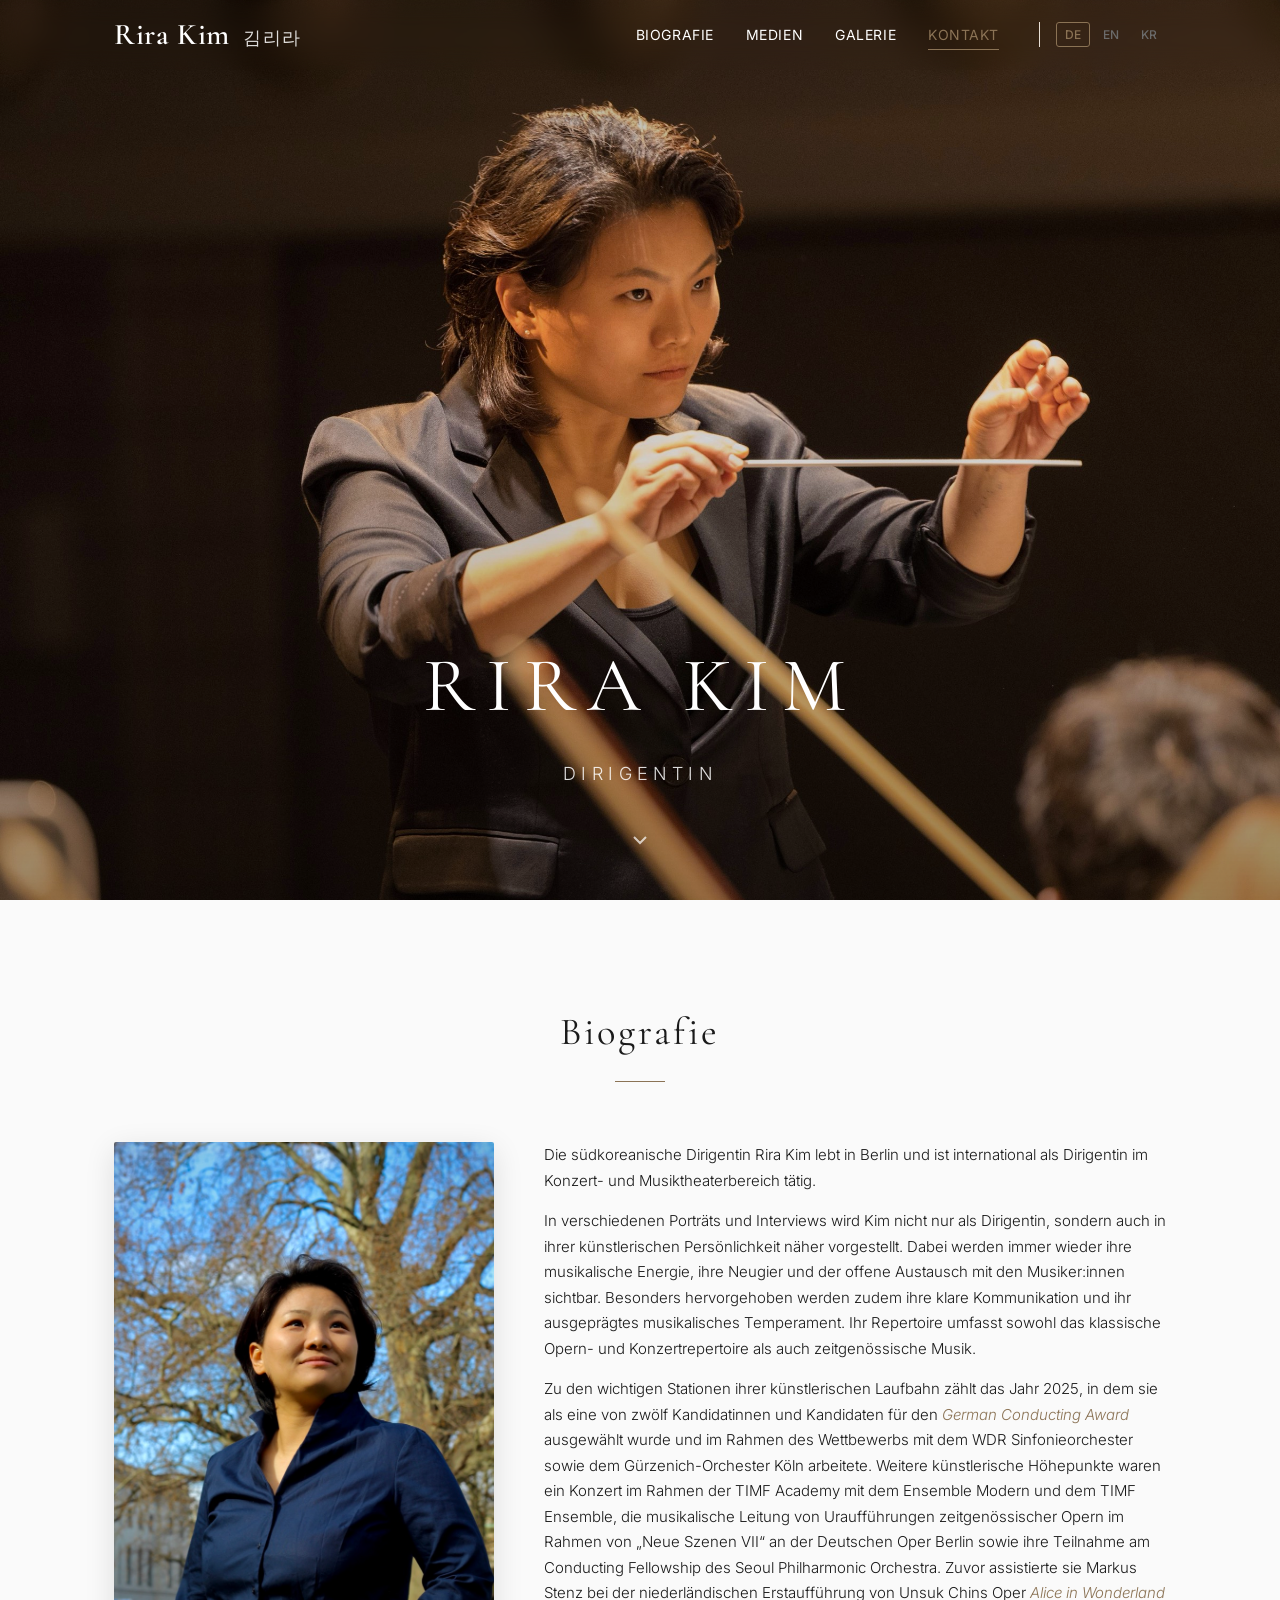
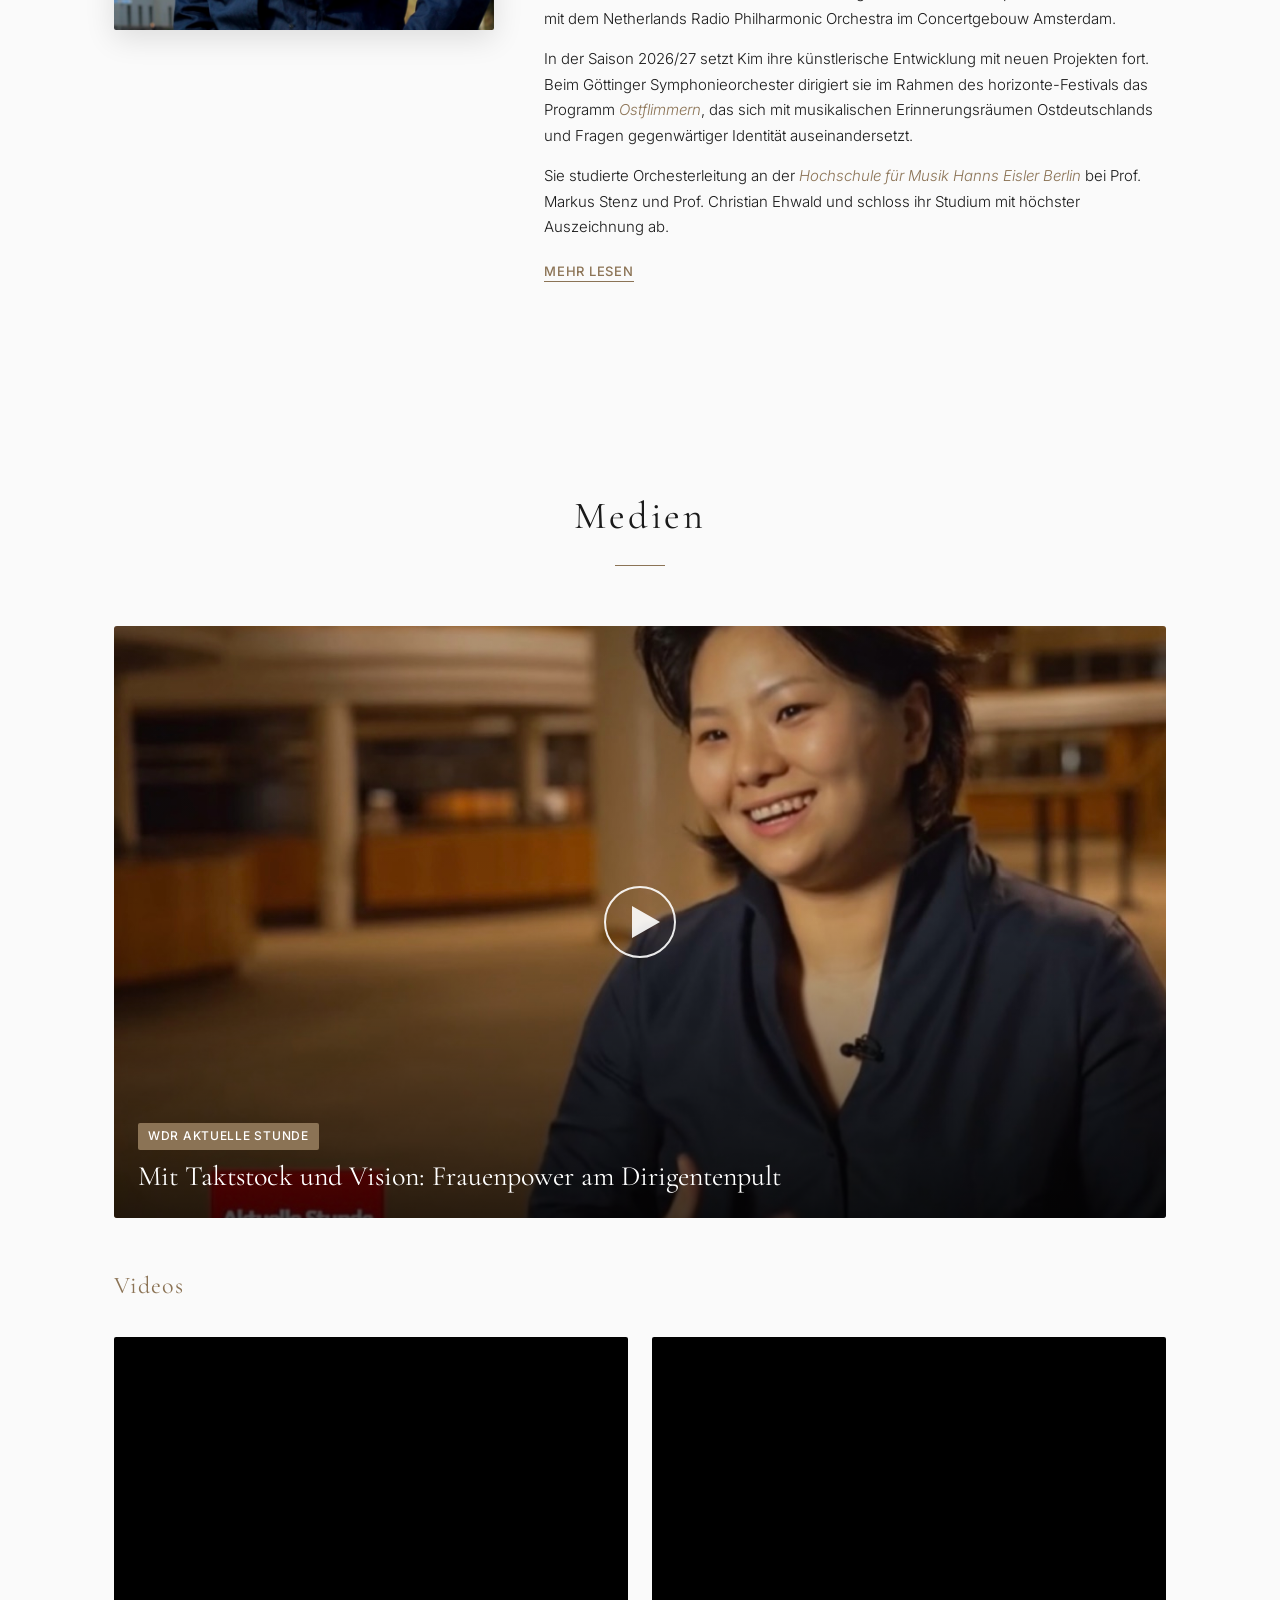
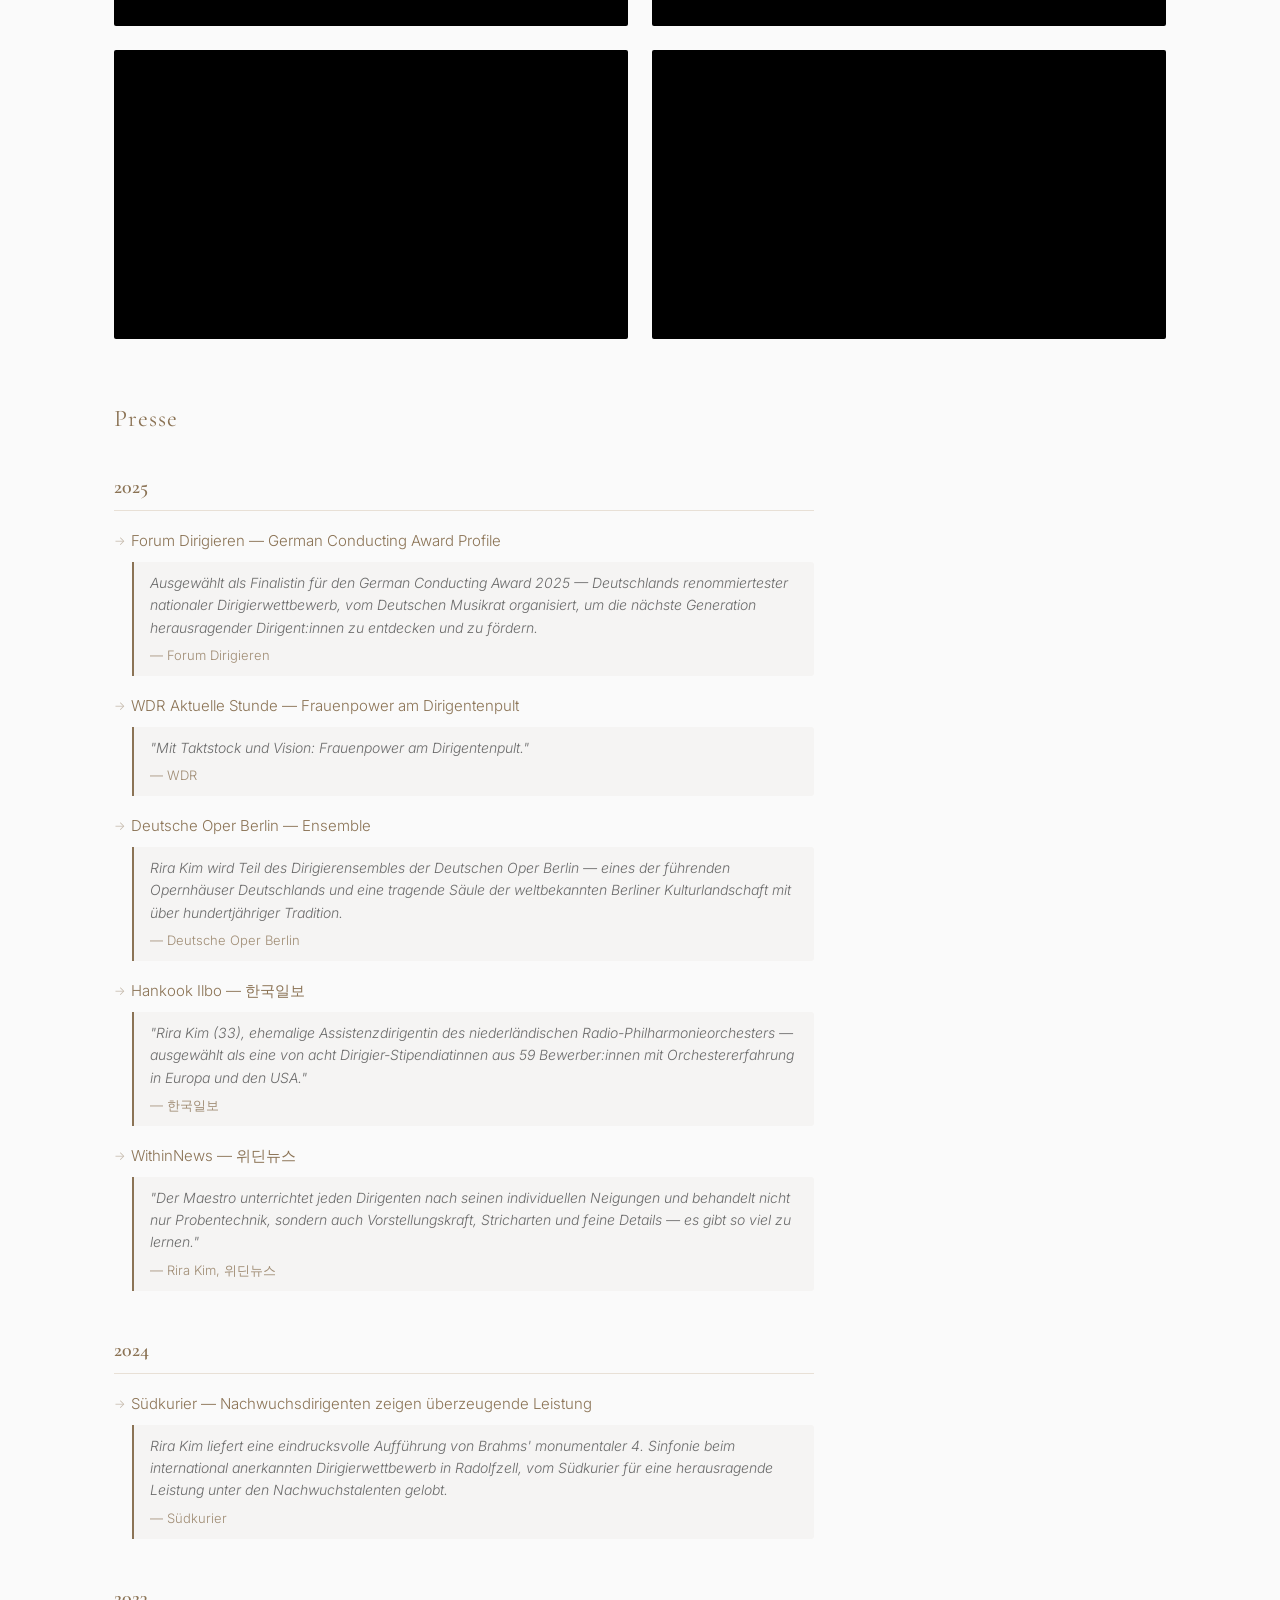
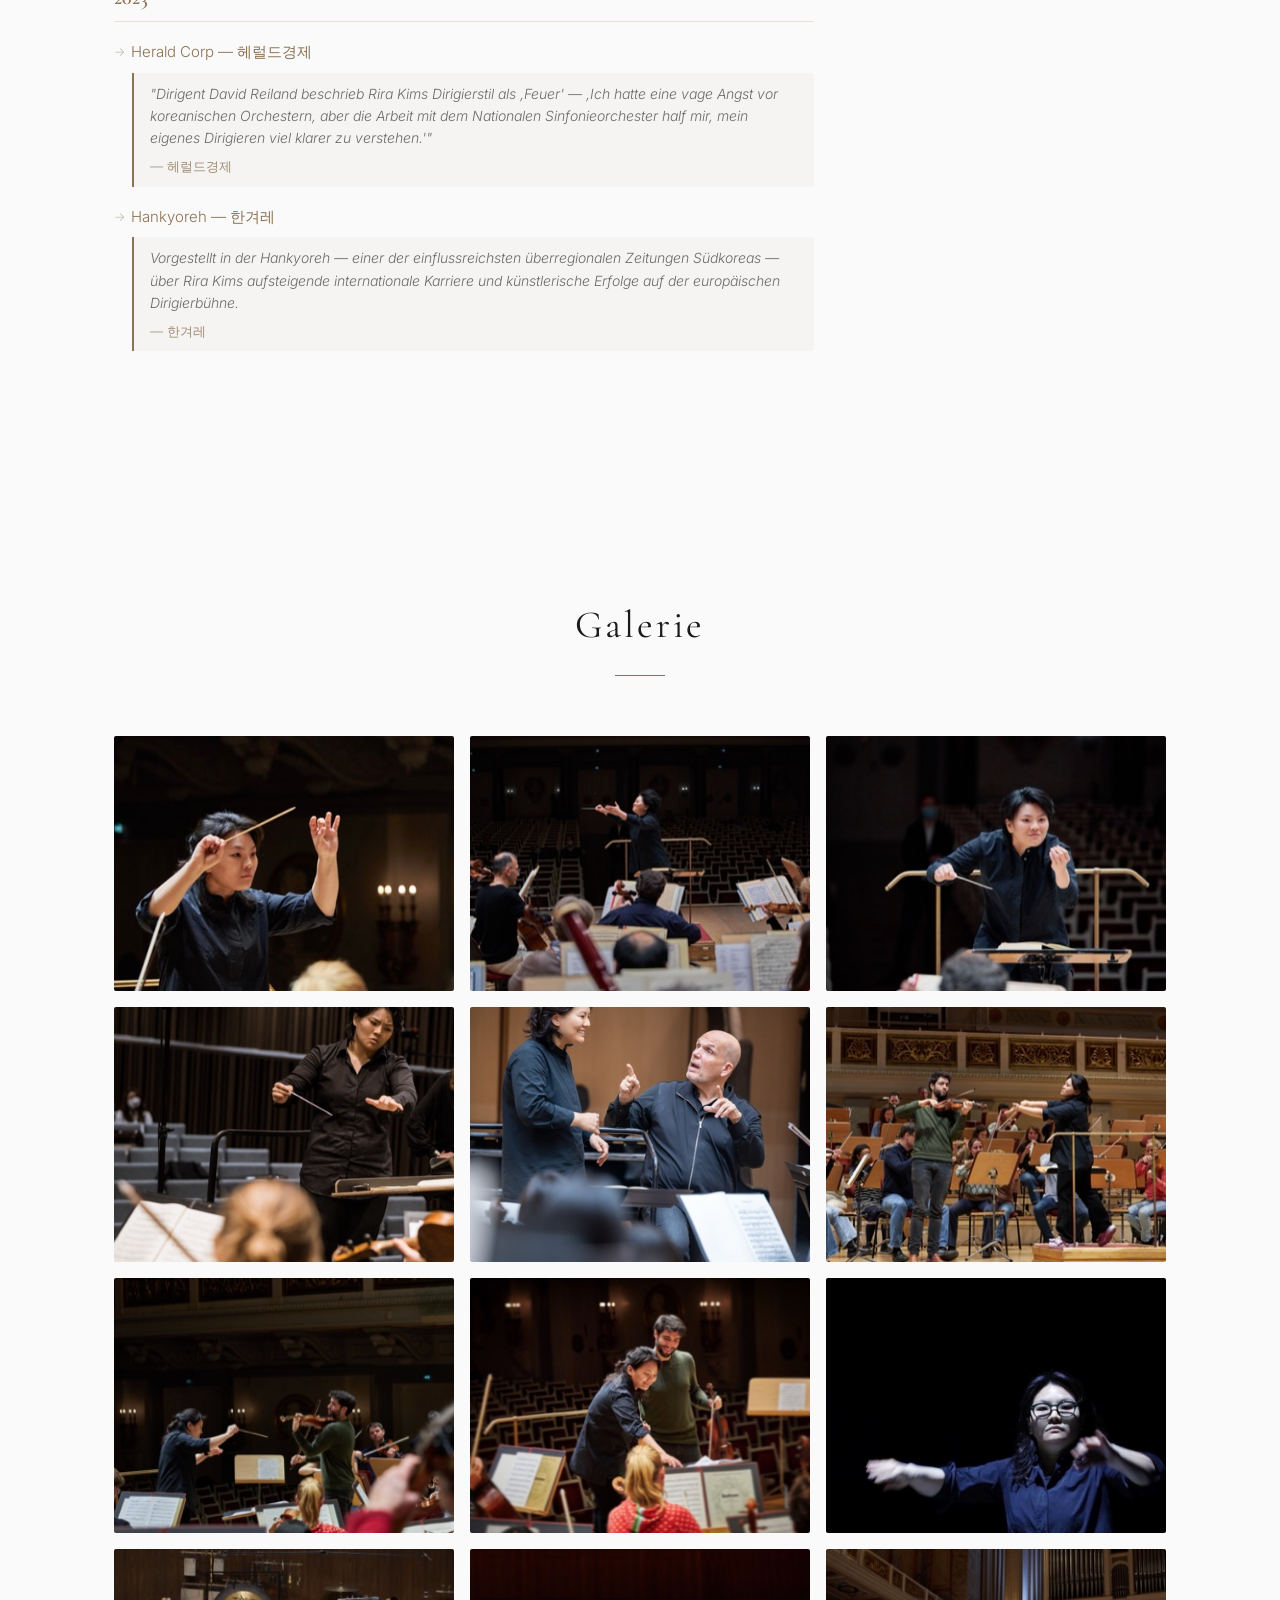
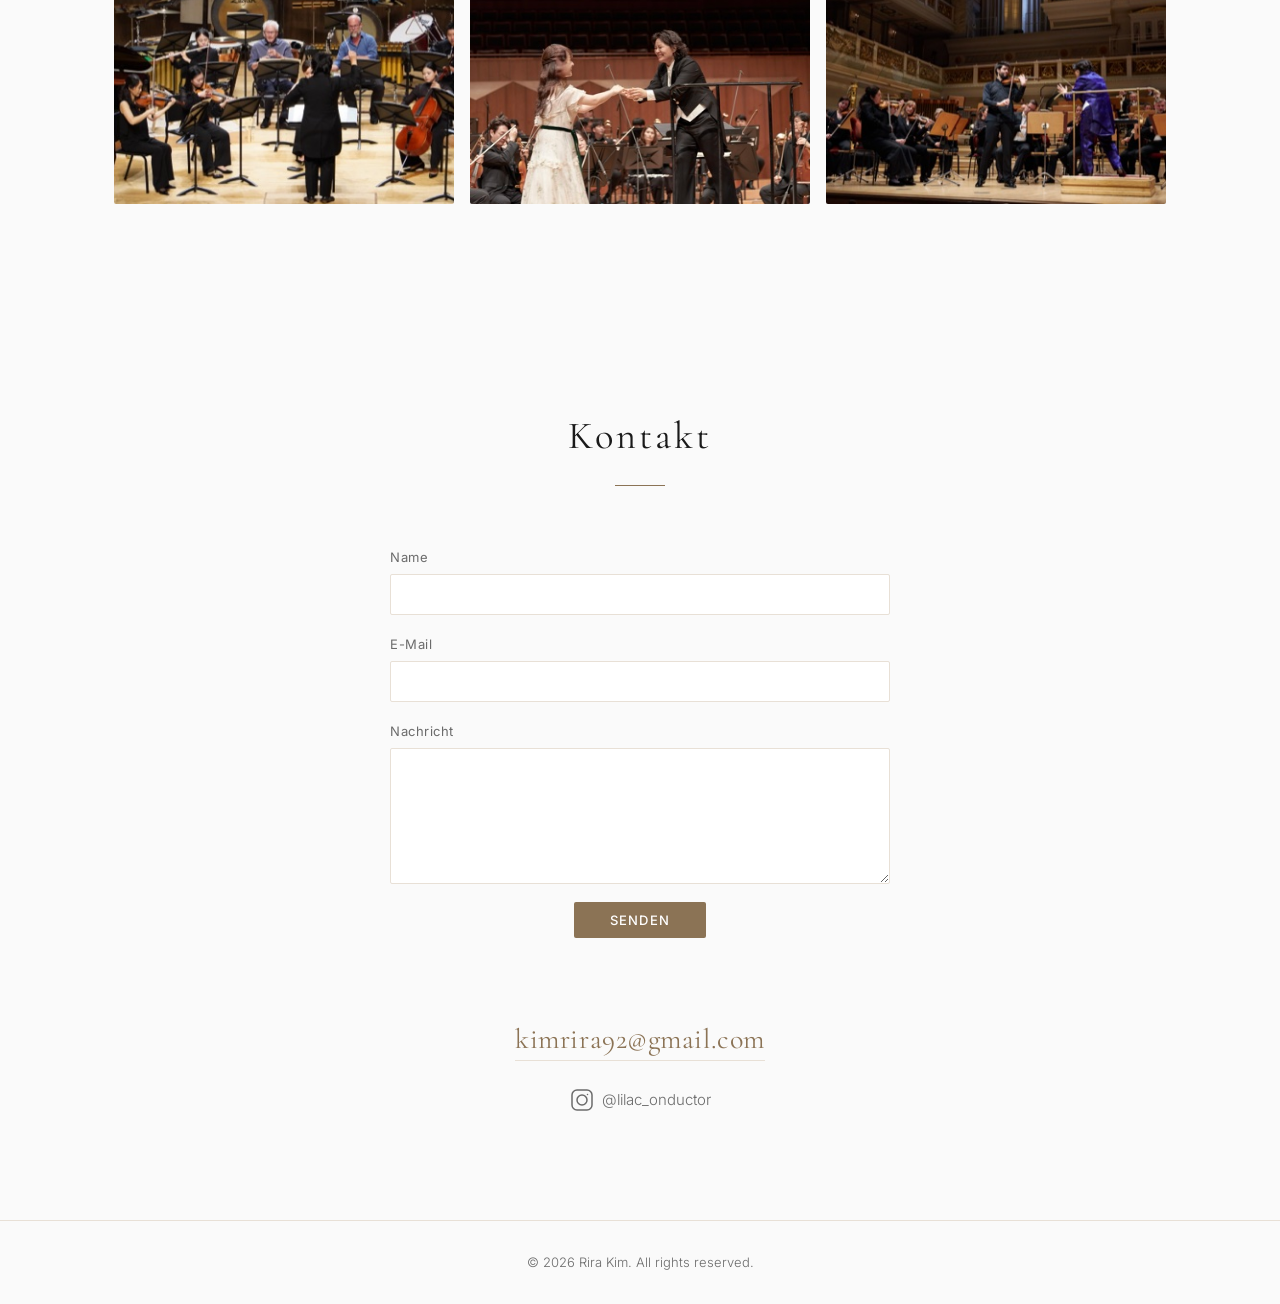
==== commit de628774: "Localize hero subtitle and page title (Dirigentin / Conductor / 지휘자) Co-Authored-By: Claude Opus 5.5" ====
--- a/index.html
+++ b/index.html
@@ -3,7 +3,7 @@
 <head>
   <meta charset="UTF-8">
   <meta name="viewport" content="width=device-width, initial-scale=1.0">
-  <title>Rira Kim — Conductor</title>
+  <title>Rira Kim — Dirigentin</title>
   <meta name="description" content="Berlin-based South Korean conductor Rira Kim. Finalist of the German Conducting Award 2025. Biography, performances, media, and contact.">
 
   <!-- Open Graph -->
@@ -81,7 +81,7 @@
     </picture>
     <div class="hero__content">
       <h1 class="hero__title">Rira Kim</h1>
-      <p class="hero__subtitle">Conductor</p>
+      <p class="hero__subtitle" data-i18n="hero.subtitle">Dirigentin</p>
     </div>
     <a href="#biography" class="hero__scroll" aria-label="Scroll down">
       <svg width="24" height="24" viewBox="0 0 24 24" fill="none" stroke="currentColor" stroke-width="2">
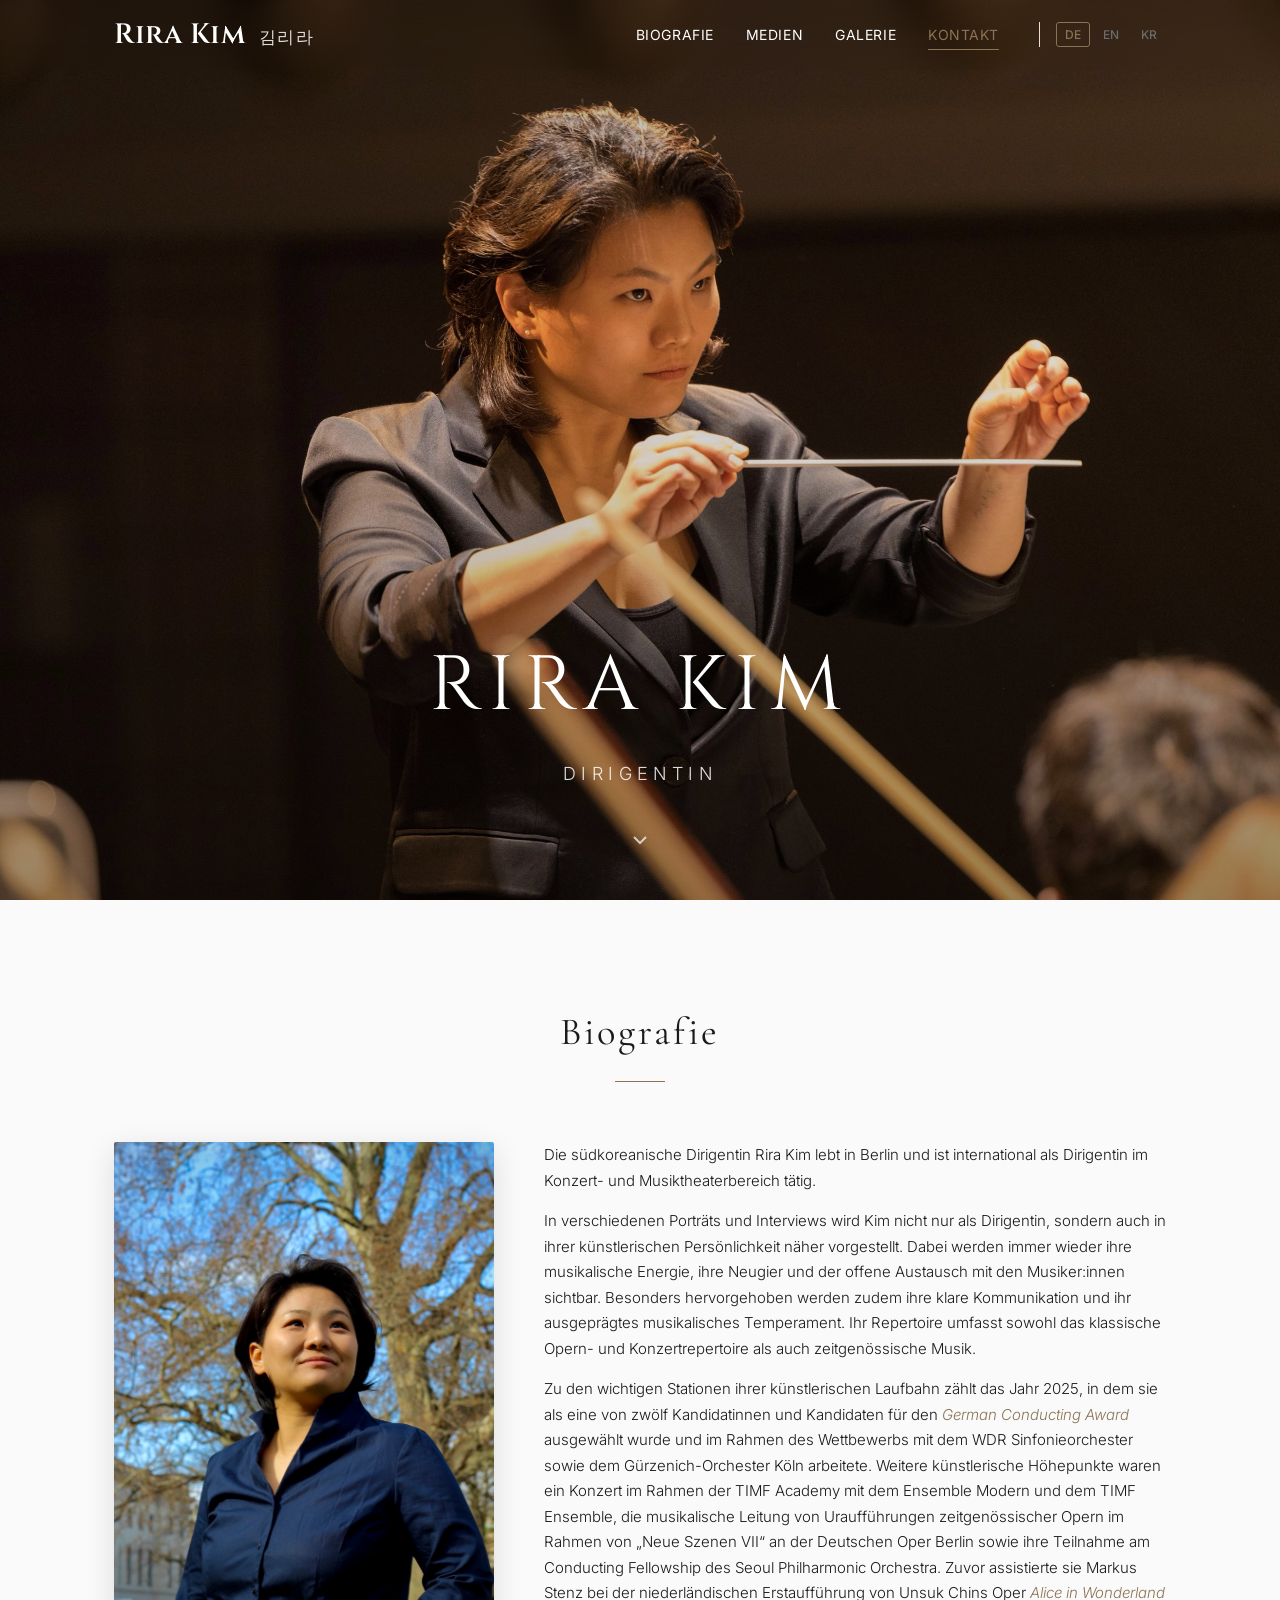
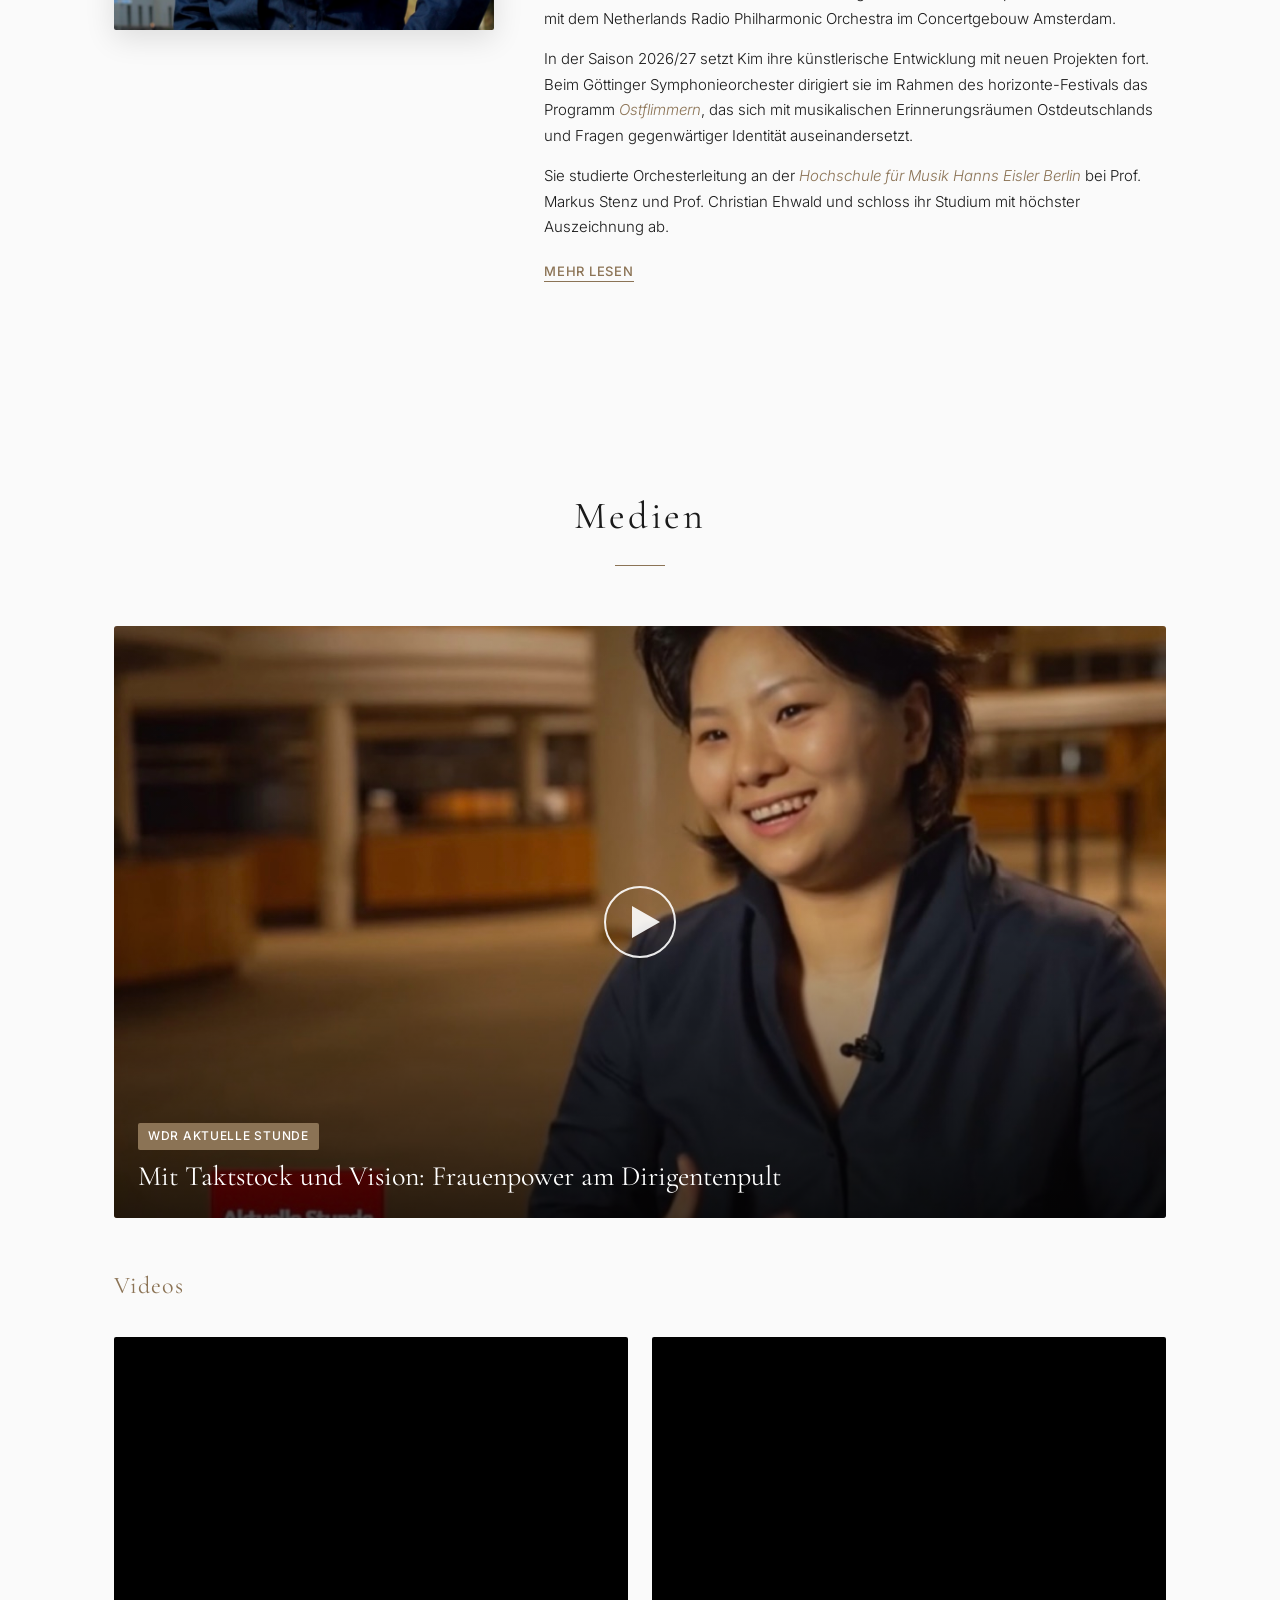
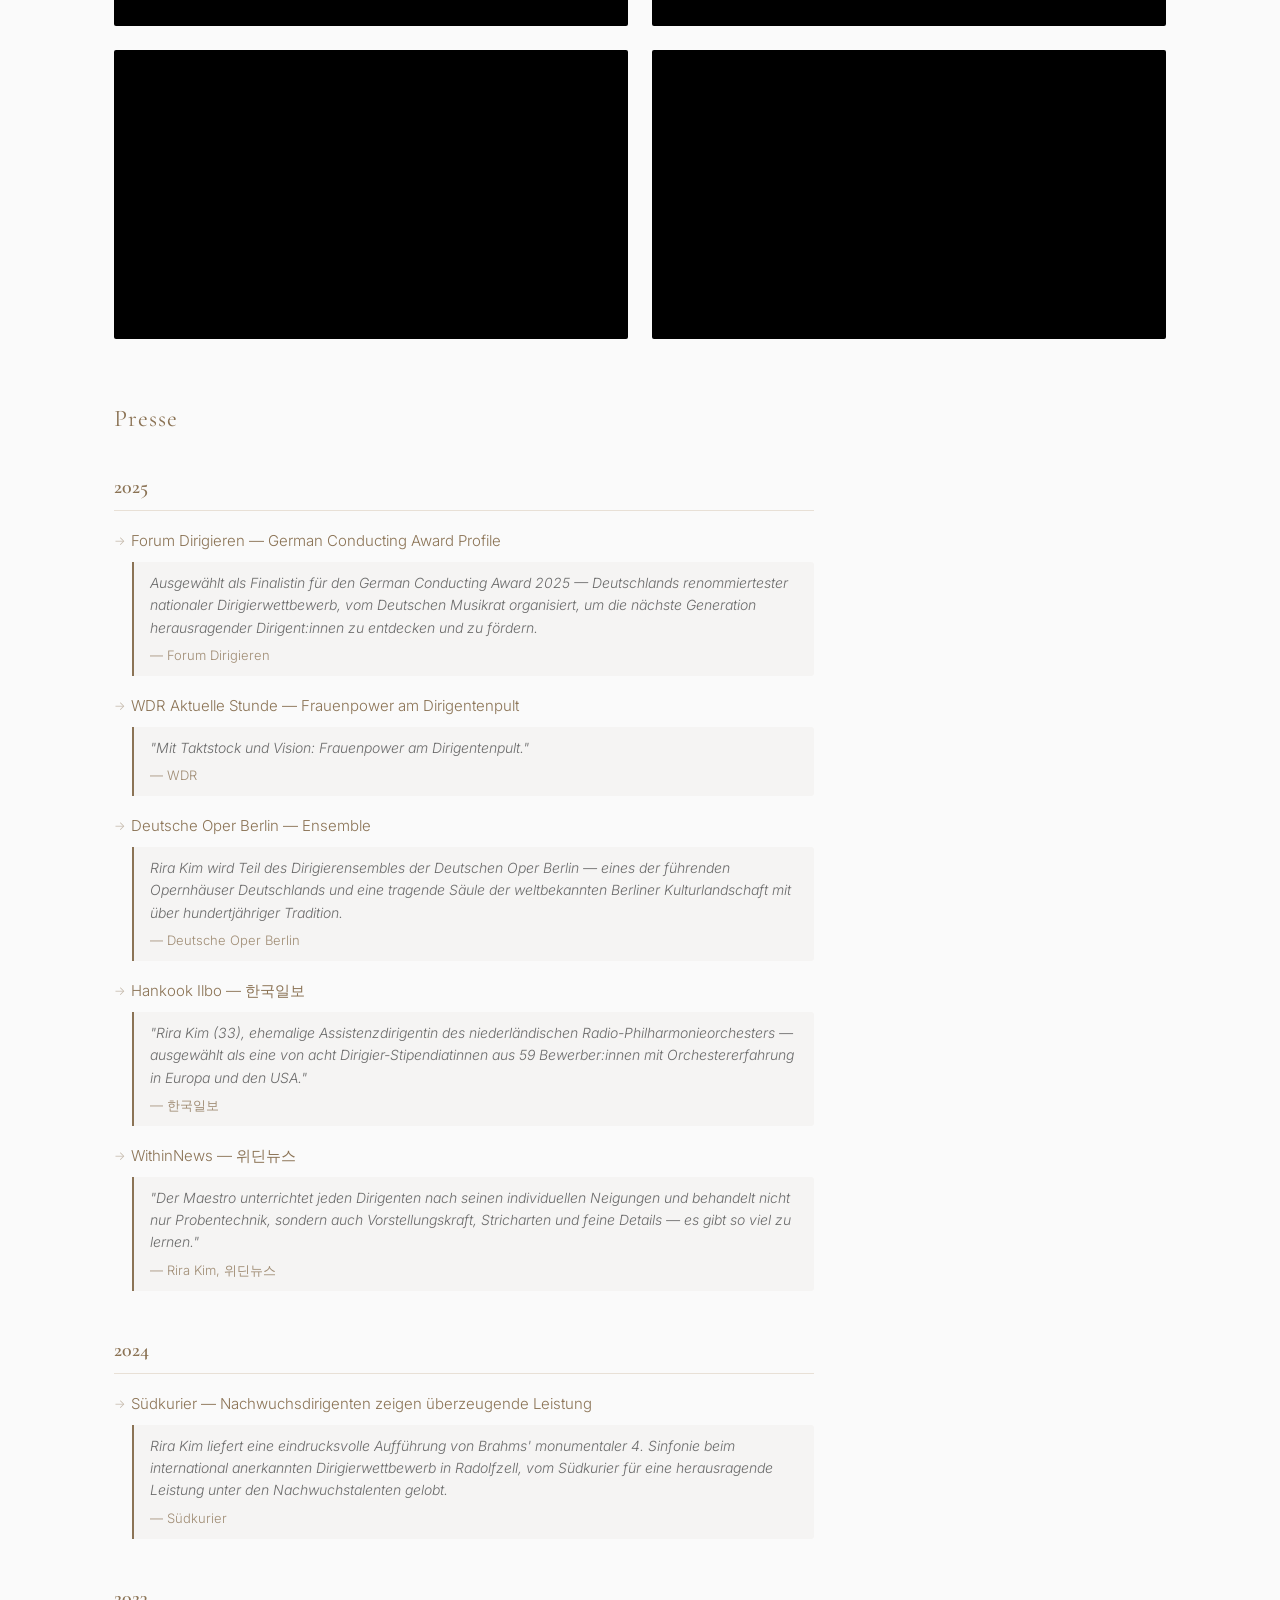
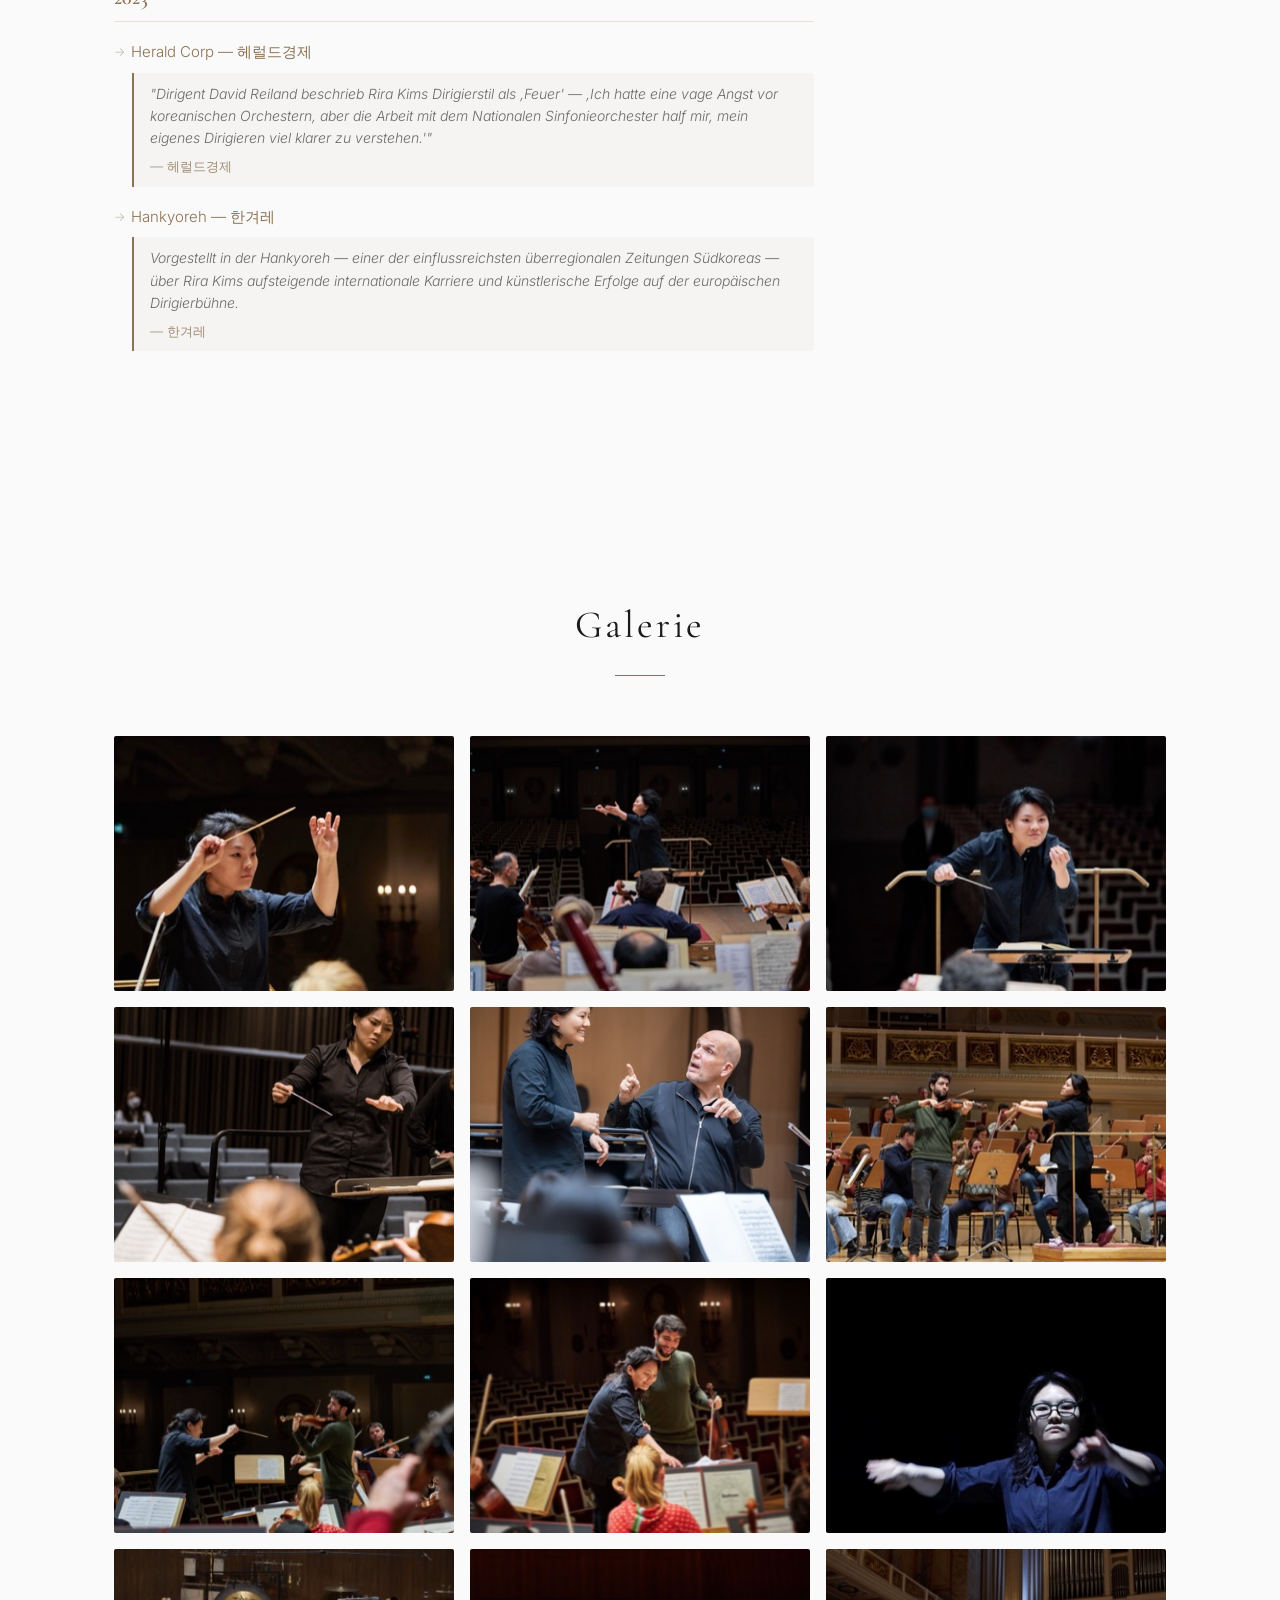
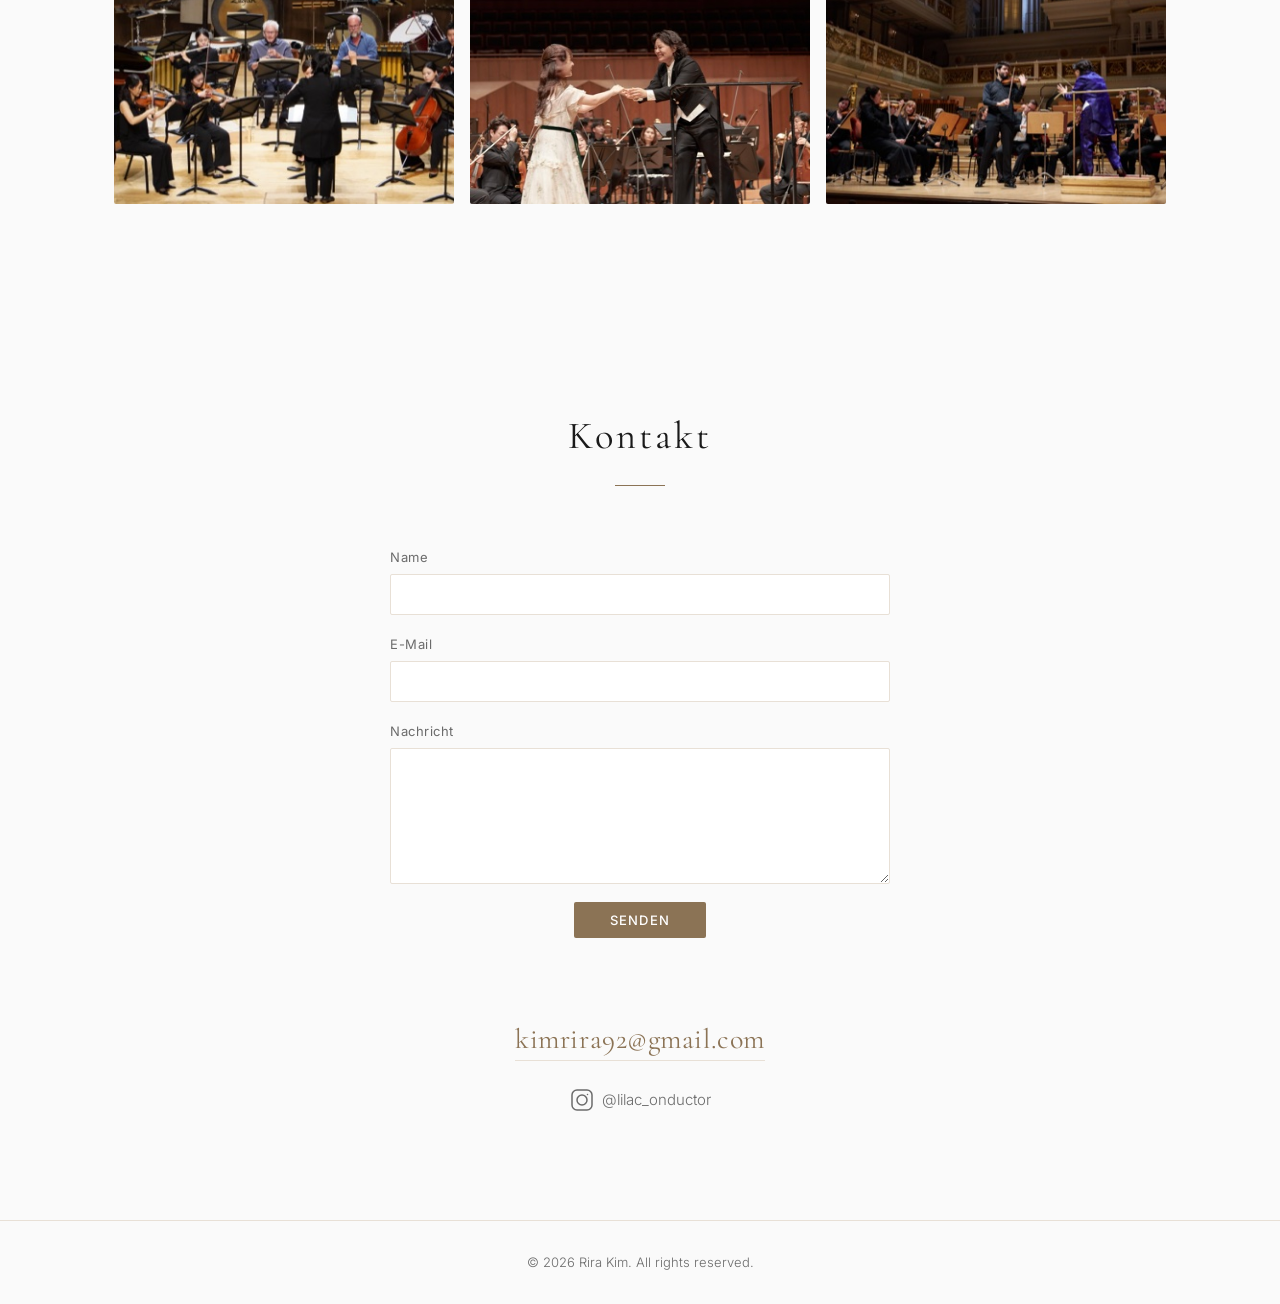
==== commit 85a85b26: "Use Cinzel for the nav logo and hero title Co-Authored-By: Claude Opus 5.5 <noreply@anthropic.com>" ====
--- a/index.html
+++ b/index.html
@@ -21,7 +21,7 @@
   <!-- Google Fonts -->
   <link rel="preconnect" href="https://fonts.googleapis.com">
   <link rel="preconnect" href="https://fonts.gstatic.com" crossorigin>
-  <link href="https://fonts.googleapis.com/css2?family=Cormorant+Garamond:ital,wght@0,400;0,600;0,700;1,400&family=Inter:wght@300;400;500&display=swap" rel="stylesheet">
+  <link href="https://fonts.googleapis.com/css2?family=Cinzel:wght@400;600&family=Cormorant+Garamond:ital,wght@0,400;0,600;0,700;1,400&family=Inter:wght@300;400;500&display=swap" rel="stylesheet">
 
   <link rel="stylesheet" href="css/style.css">
 
--- a/css/style.css
+++ b/css/style.css
@@ -1,26 +1,10 @@
-/* ===== Korean Webfont (MaruBuri, Naver) ===== */
-@font-face {
-  font-family: 'MaruBuri';
-  font-weight: 300;
-  font-display: swap;
-  src: url(https://hangeul.pstatic.net/hangeul_static/webfont/MaruBuri/MaruBuri-Light.woff2) format('woff2'),
-       url(https://hangeul.pstatic.net/hangeul_static/webfont/MaruBuri/MaruBuri-Light.woff) format('woff');
-}
-
+/* ===== Logo Korean Webfont (MaruBuri, Naver) ===== */
 @font-face {
   font-family: 'MaruBuri';
   font-weight: 400;
   font-display: swap;
   src: url(https://hangeul.pstatic.net/hangeul_static/webfont/MaruBuri/MaruBuri-Regular.woff2) format('woff2'),
        url(https://hangeul.pstatic.net/hangeul_static/webfont/MaruBuri/MaruBuri-Regular.woff) format('woff');
-}
-
-@font-face {
-  font-family: 'MaruBuri';
-  font-weight: 600;
-  font-display: swap;
-  src: url(https://hangeul.pstatic.net/hangeul_static/webfont/MaruBuri/MaruBuri-SemiBold.woff2) format('woff2'),
-       url(https://hangeul.pstatic.net/hangeul_static/webfont/MaruBuri/MaruBuri-SemiBold.woff) format('woff');
 }
 
 /* ===== Custom Properties ===== */
@@ -31,9 +15,10 @@
   --color-accent-light: #A8916F;
   --color-divider: #E8E0D6;
   --color-muted: #6B6B6B;
-  --font-heading: 'Cormorant Garamond', 'MaruBuri', 'Georgia', serif;
-  --font-body: 'Inter', 'MaruBuri', 'Helvetica Neue', sans-serif;
-  --font-korean: 'MaruBuri', 'AppleMyungjo', serif;
+  --font-heading: 'Cormorant Garamond', 'Georgia', serif;
+  --font-display: 'Cinzel', 'Cormorant Garamond', 'Georgia', serif;
+  --font-body: 'Inter', 'Helvetica Neue', sans-serif;
+  --font-korean: 'Noto Sans KR', 'Apple SD Gothic Neo', sans-serif;
   --nav-height: 70px;
 }
 
@@ -134,8 +119,8 @@
 }
 
 .nav__logo {
-  font-family: var(--font-heading);
-  font-size: 1.875rem;
+  font-family: var(--font-display);
+  font-size: 1.75rem;
   font-weight: 600;
   color: var(--color-text);
   letter-spacing: 0.02em;
@@ -143,7 +128,7 @@
 }
 
 .nav__logo-ko {
-  font-family: var(--font-korean);
+  font-family: 'MaruBuri', var(--font-korean);
   font-size: 0.6em;
   font-weight: 400;
   letter-spacing: 0.08em;
@@ -290,10 +275,10 @@
 }
 
 .hero__title {
-  font-family: var(--font-heading);
+  font-family: var(--font-display);
   font-size: clamp(2.5rem, 6vw, 5rem);
   font-weight: 400;
-  letter-spacing: 0.15em;
+  letter-spacing: 0.12em;
   text-transform: uppercase;
   margin-bottom: 8px;
 }
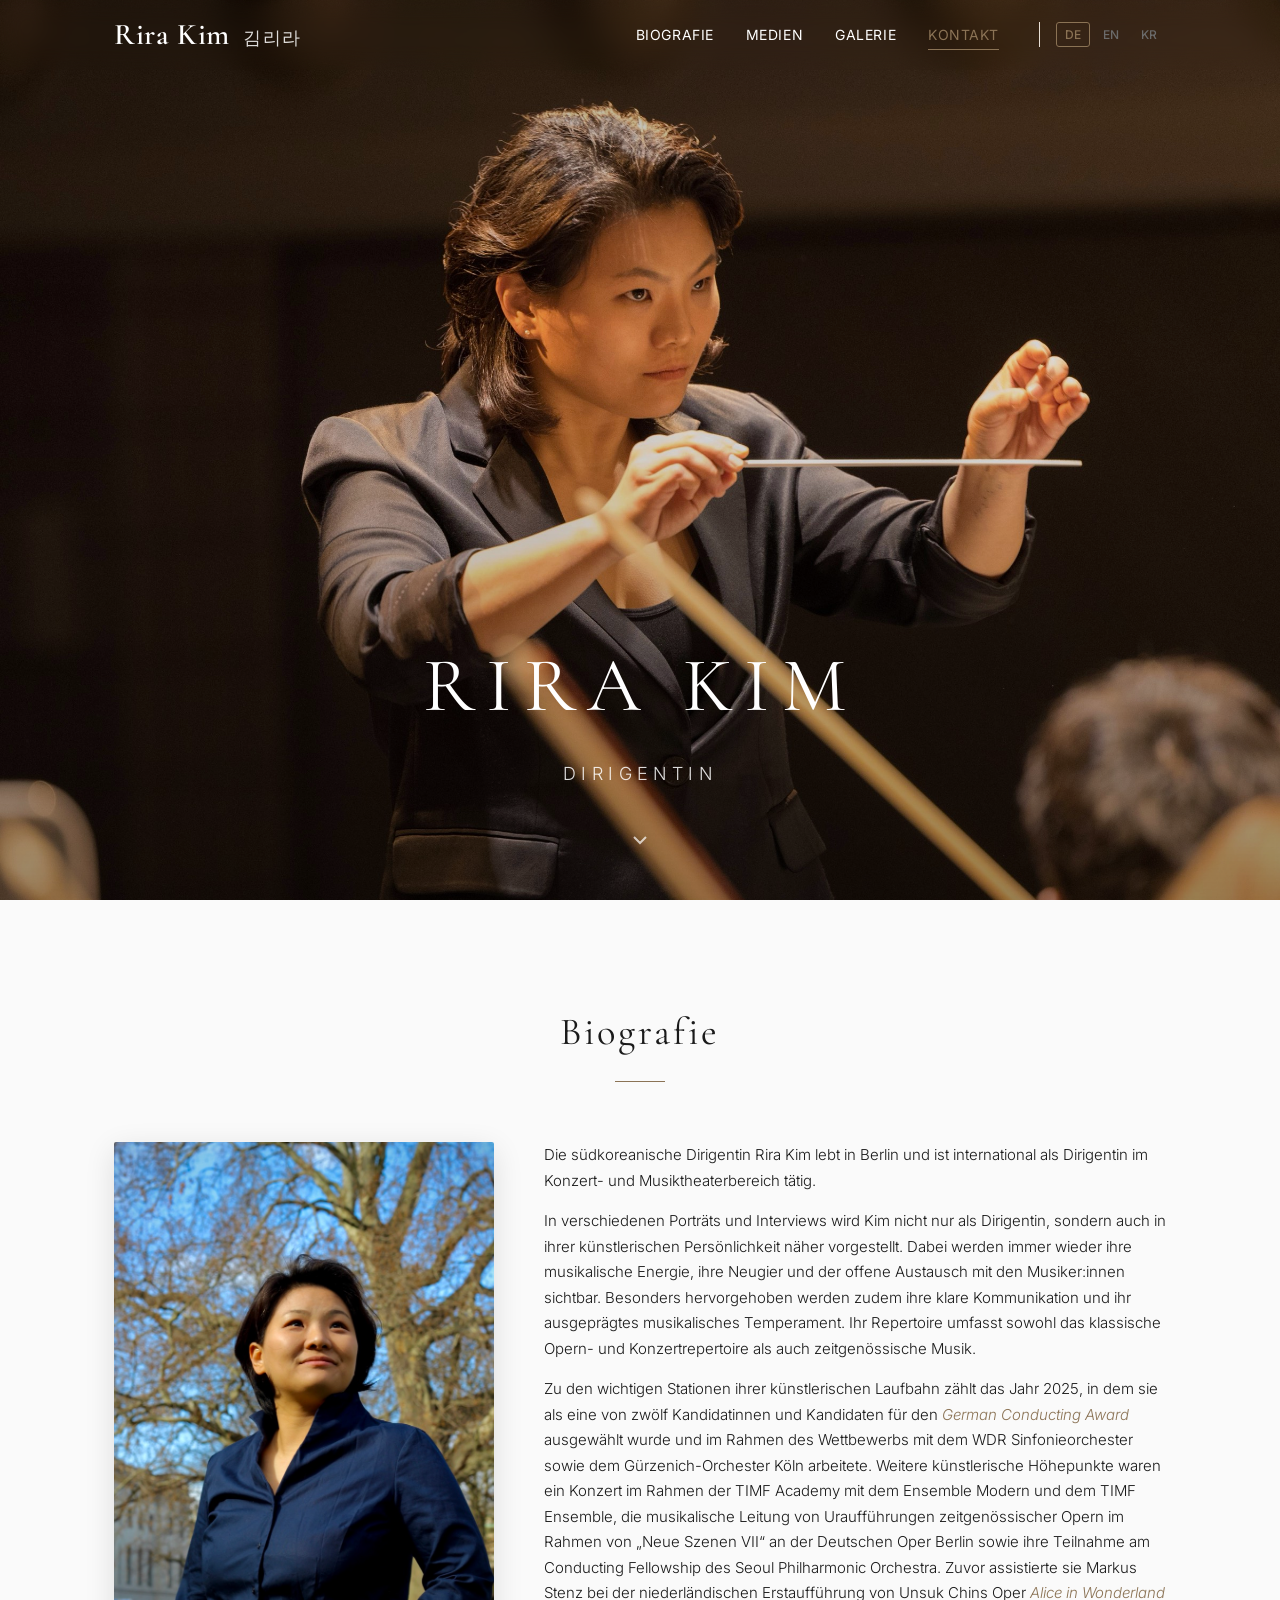
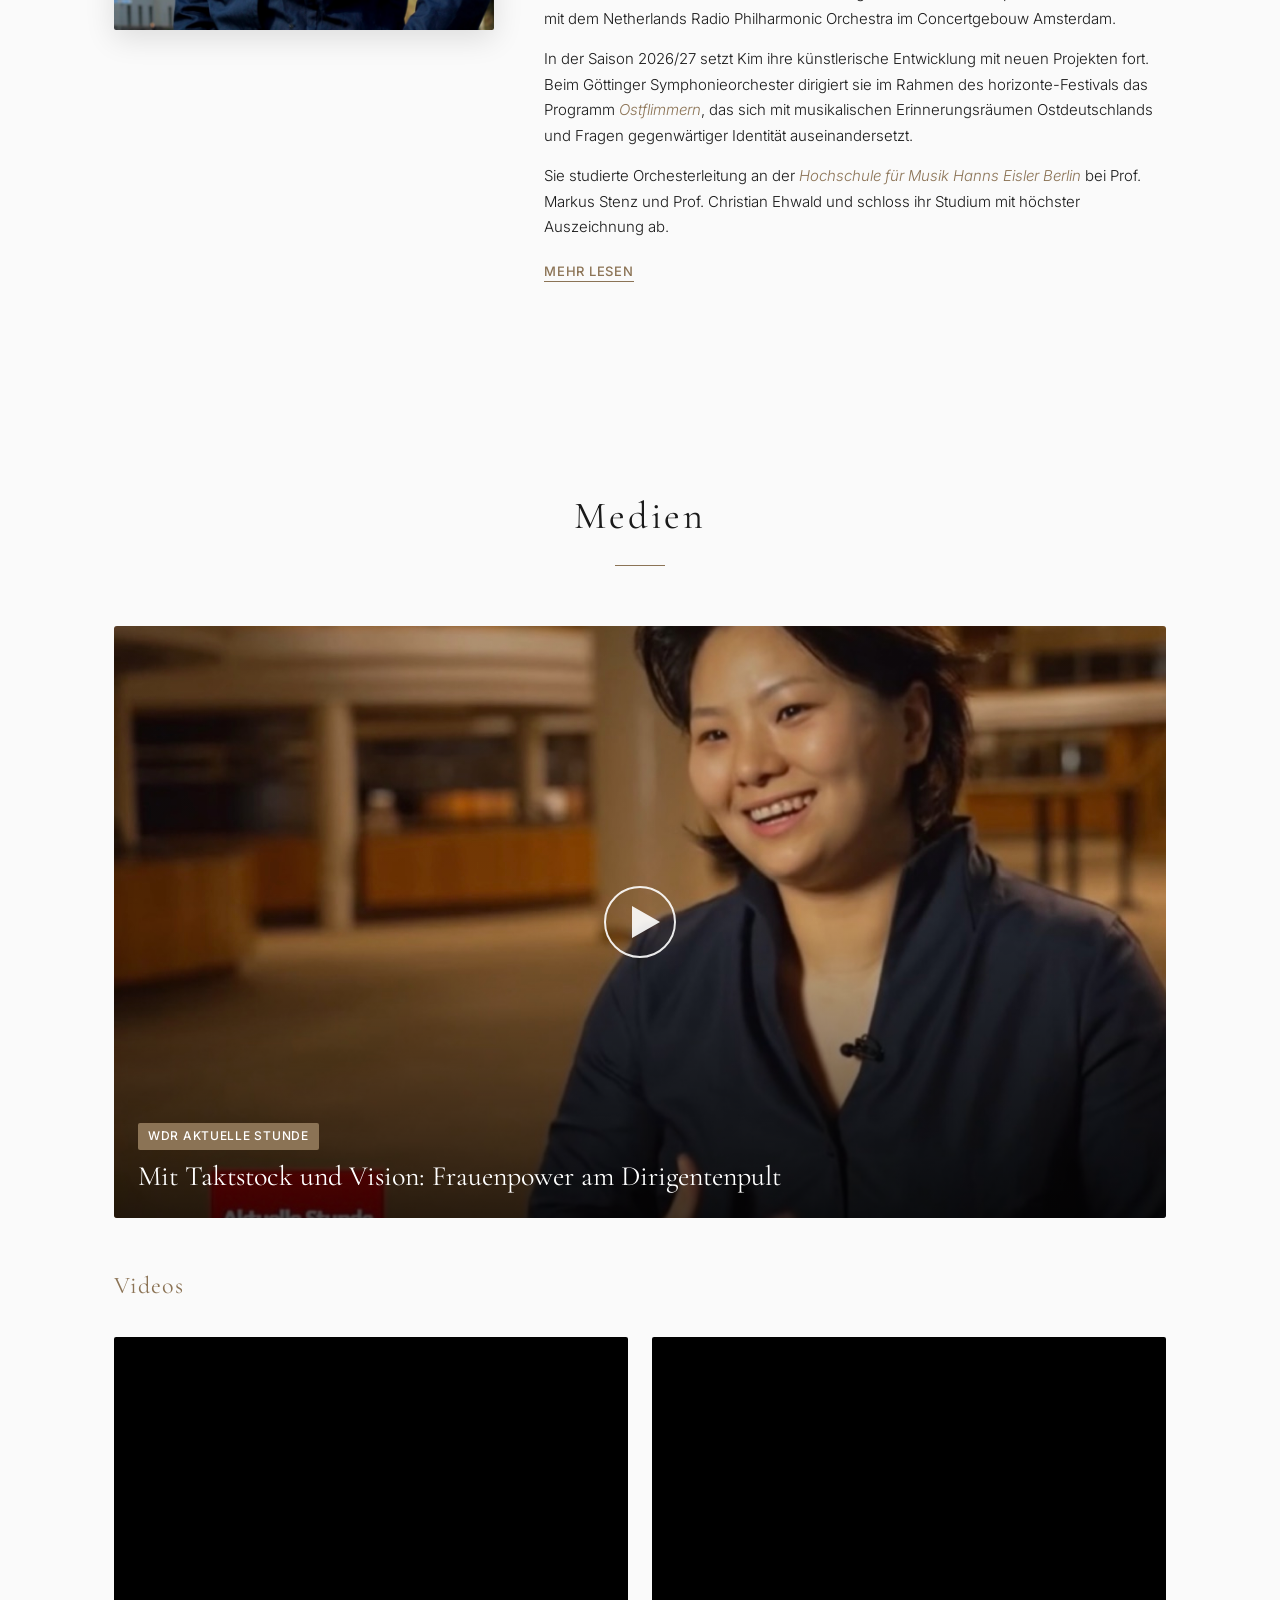
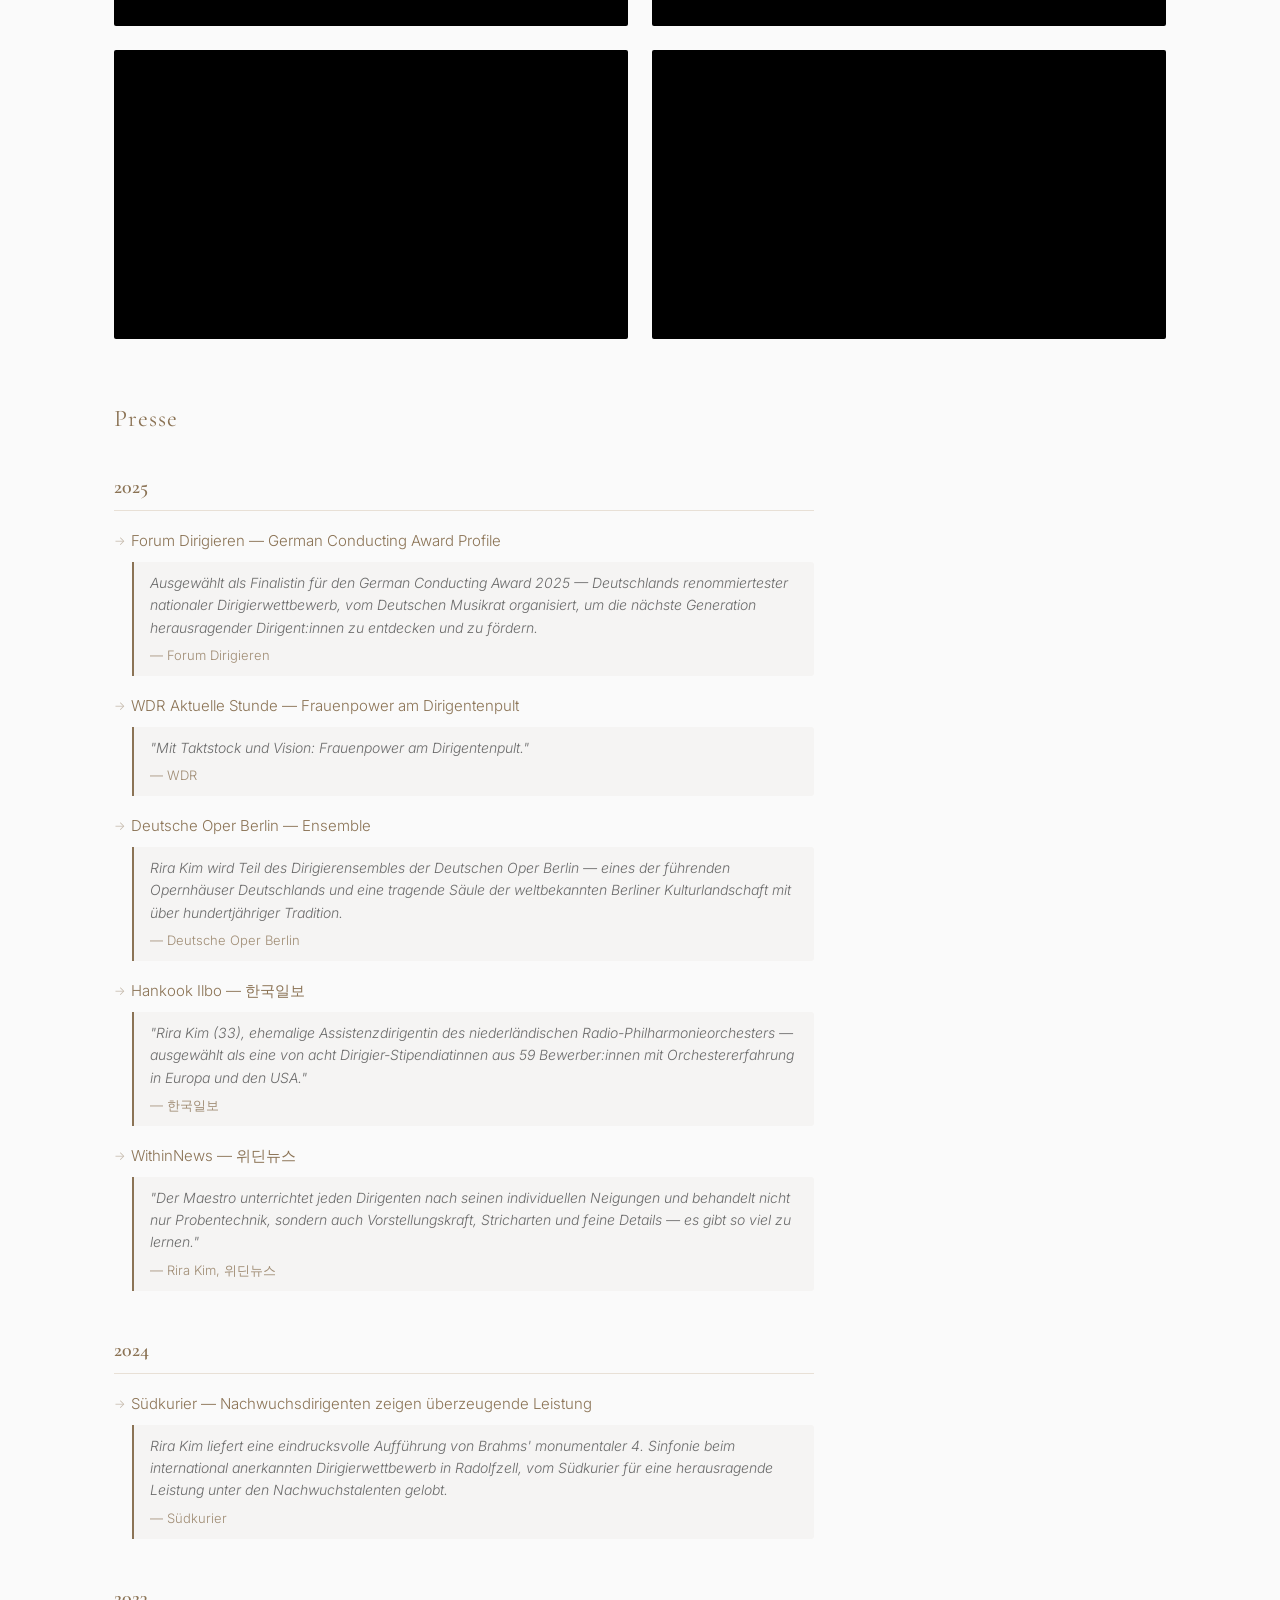
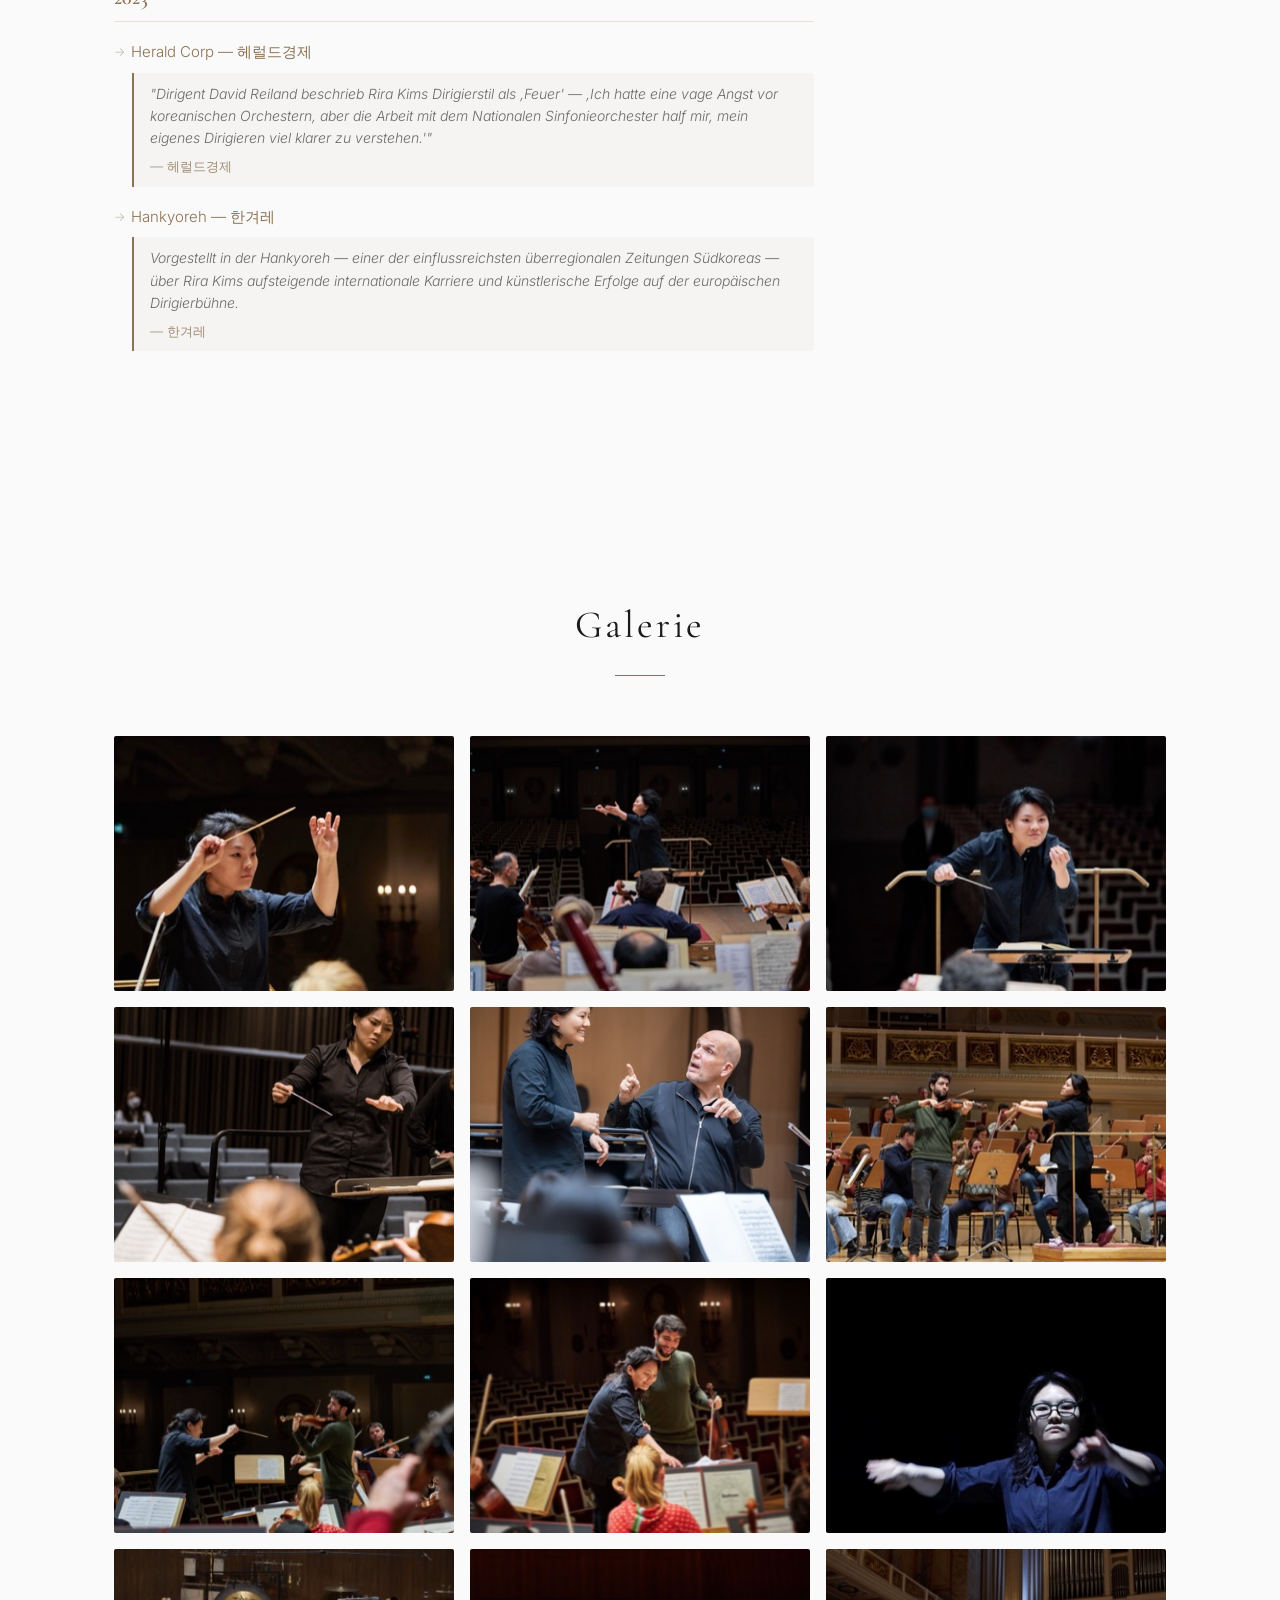
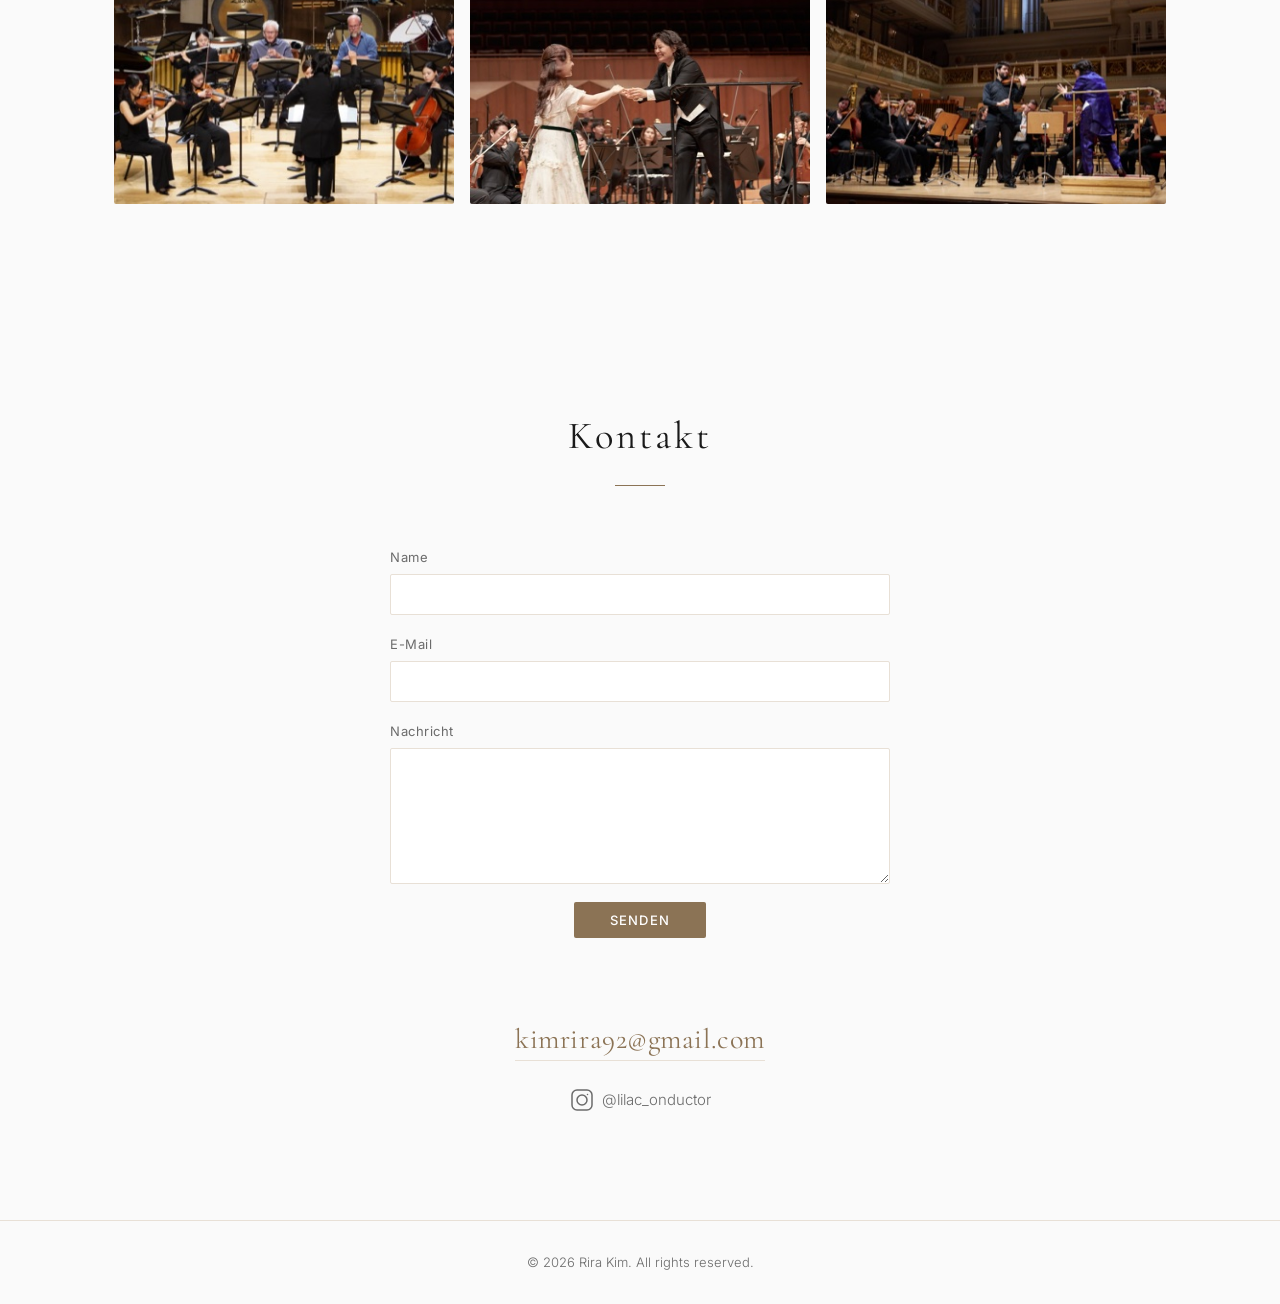
==== commit 241d9da8: "Revert Cinzel for the nav logo and hero title Co-Authored-By: Claude Opus 5.5 <noreply@anthropic.com" ====
--- a/index.html
+++ b/index.html
@@ -21,7 +21,7 @@
   <!-- Google Fonts -->
   <link rel="preconnect" href="https://fonts.googleapis.com">
   <link rel="preconnect" href="https://fonts.gstatic.com" crossorigin>
-  <link href="https://fonts.googleapis.com/css2?family=Cinzel:wght@400;600&family=Cormorant+Garamond:ital,wght@0,400;0,600;0,700;1,400&family=Inter:wght@300;400;500&display=swap" rel="stylesheet">
+  <link href="https://fonts.googleapis.com/css2?family=Cormorant+Garamond:ital,wght@0,400;0,600;0,700;1,400&family=Inter:wght@300;400;500&display=swap" rel="stylesheet">
 
   <link rel="stylesheet" href="css/style.css">
 
--- a/css/style.css
+++ b/css/style.css
@@ -16,7 +16,6 @@
   --color-divider: #E8E0D6;
   --color-muted: #6B6B6B;
   --font-heading: 'Cormorant Garamond', 'Georgia', serif;
-  --font-display: 'Cinzel', 'Cormorant Garamond', 'Georgia', serif;
   --font-body: 'Inter', 'Helvetica Neue', sans-serif;
   --font-korean: 'Noto Sans KR', 'Apple SD Gothic Neo', sans-serif;
   --nav-height: 70px;
@@ -119,8 +118,8 @@
 }
 
 .nav__logo {
-  font-family: var(--font-display);
-  font-size: 1.75rem;
+  font-family: var(--font-heading);
+  font-size: 1.875rem;
   font-weight: 600;
   color: var(--color-text);
   letter-spacing: 0.02em;
@@ -275,10 +274,10 @@
 }
 
 .hero__title {
-  font-family: var(--font-display);
+  font-family: var(--font-heading);
   font-size: clamp(2.5rem, 6vw, 5rem);
   font-weight: 400;
-  letter-spacing: 0.12em;
+  letter-spacing: 0.15em;
   text-transform: uppercase;
   margin-bottom: 8px;
 }
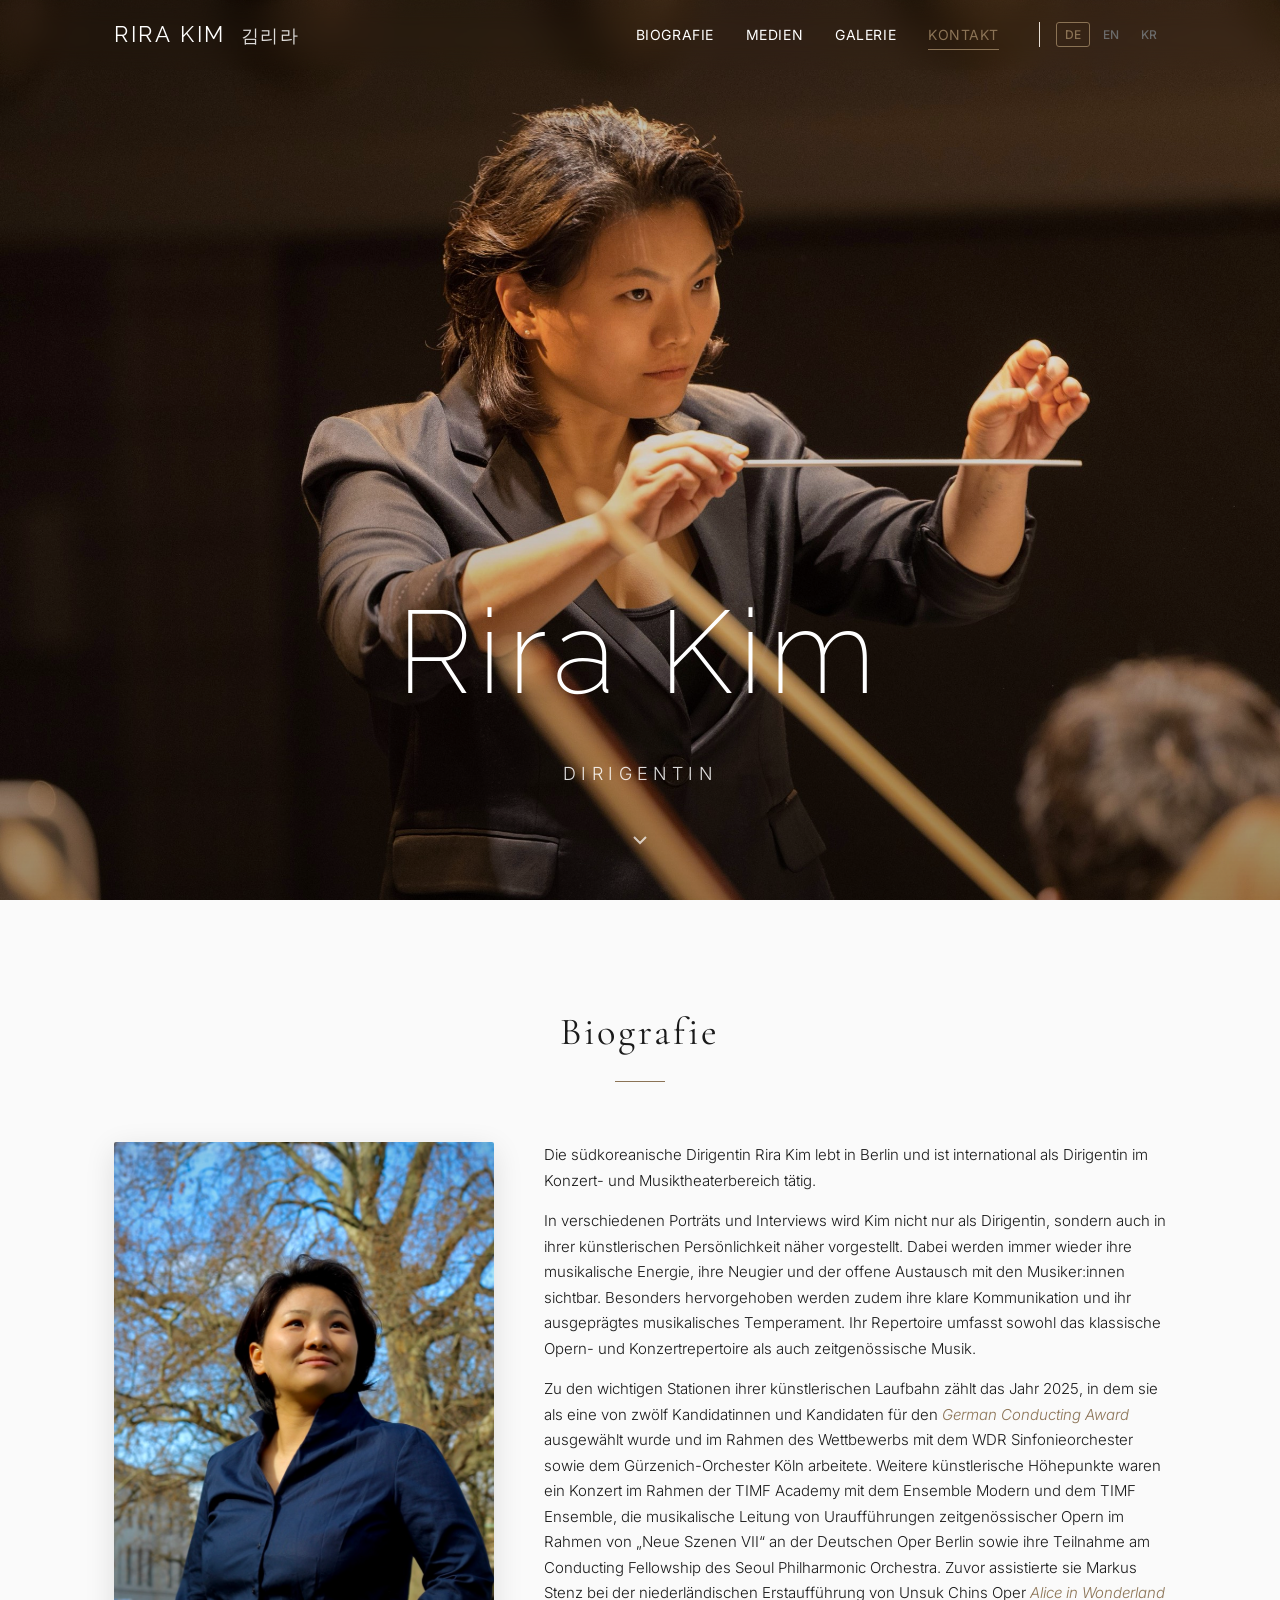
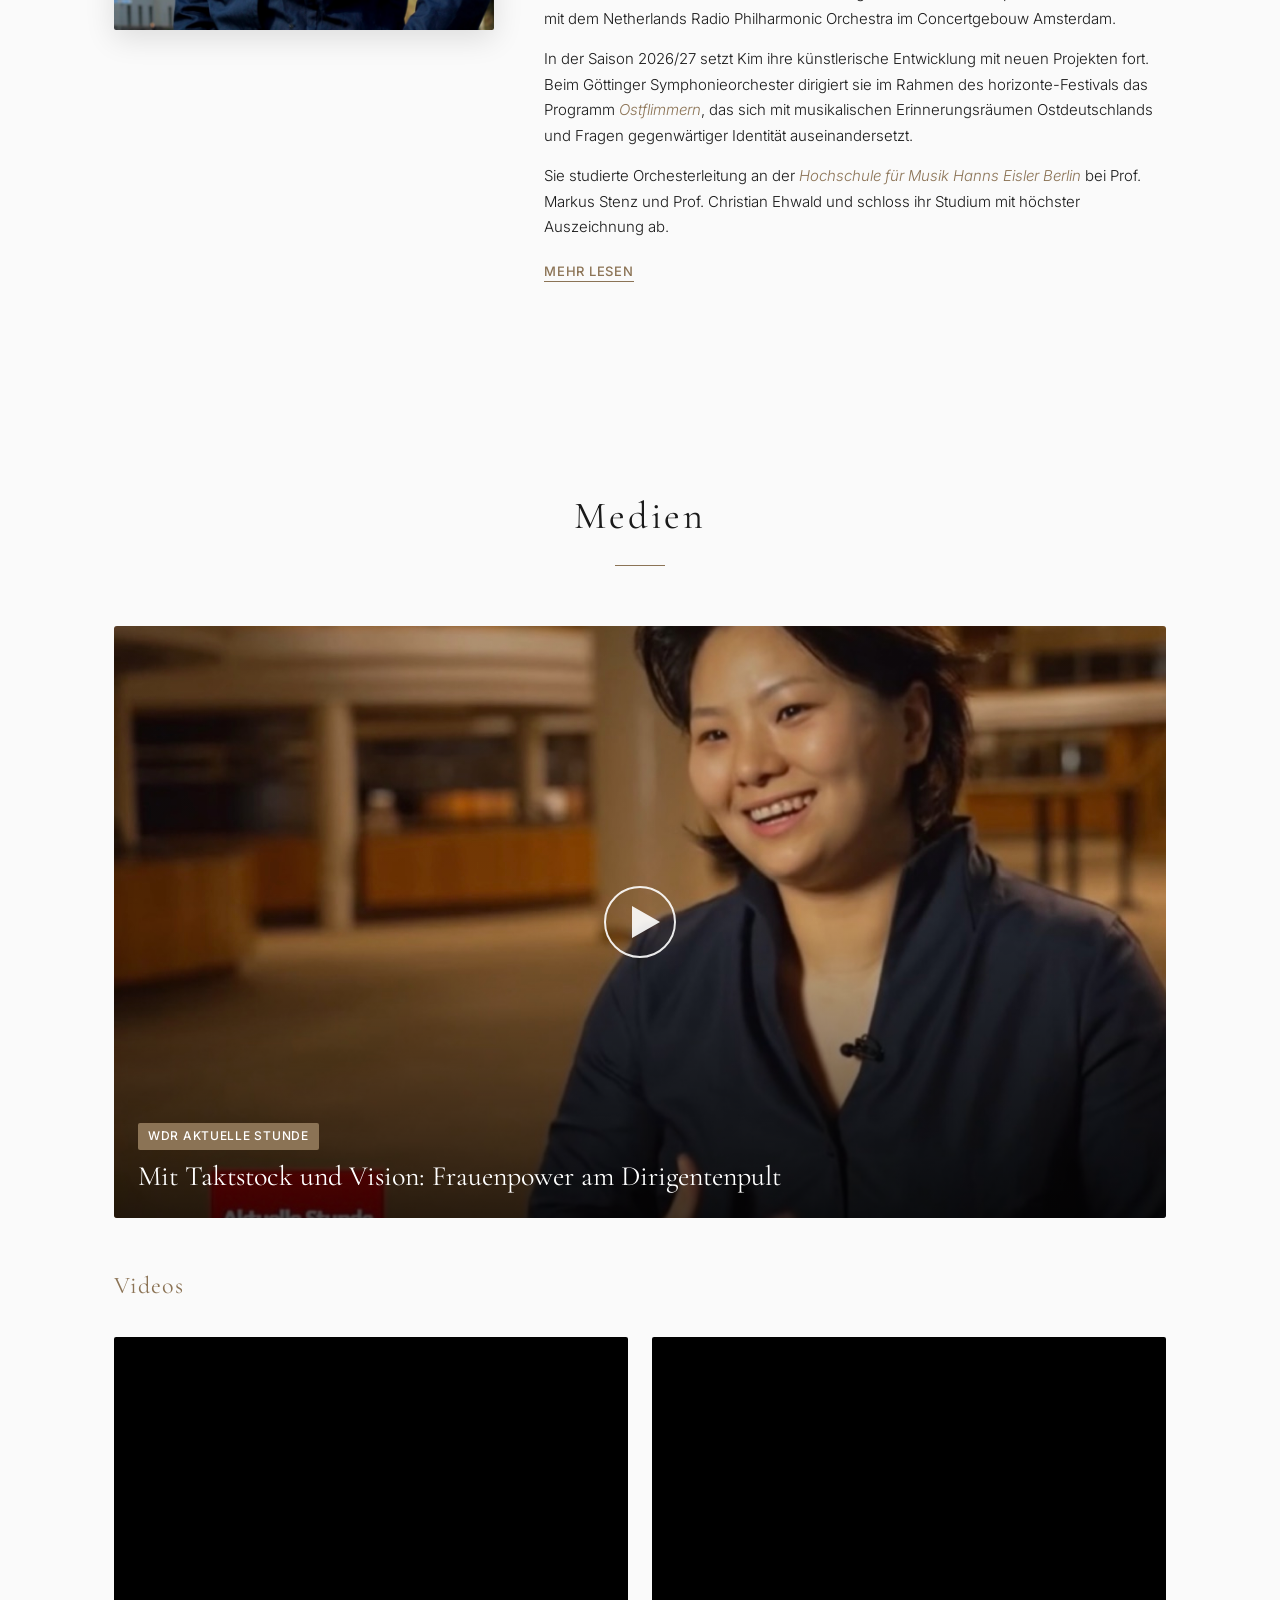
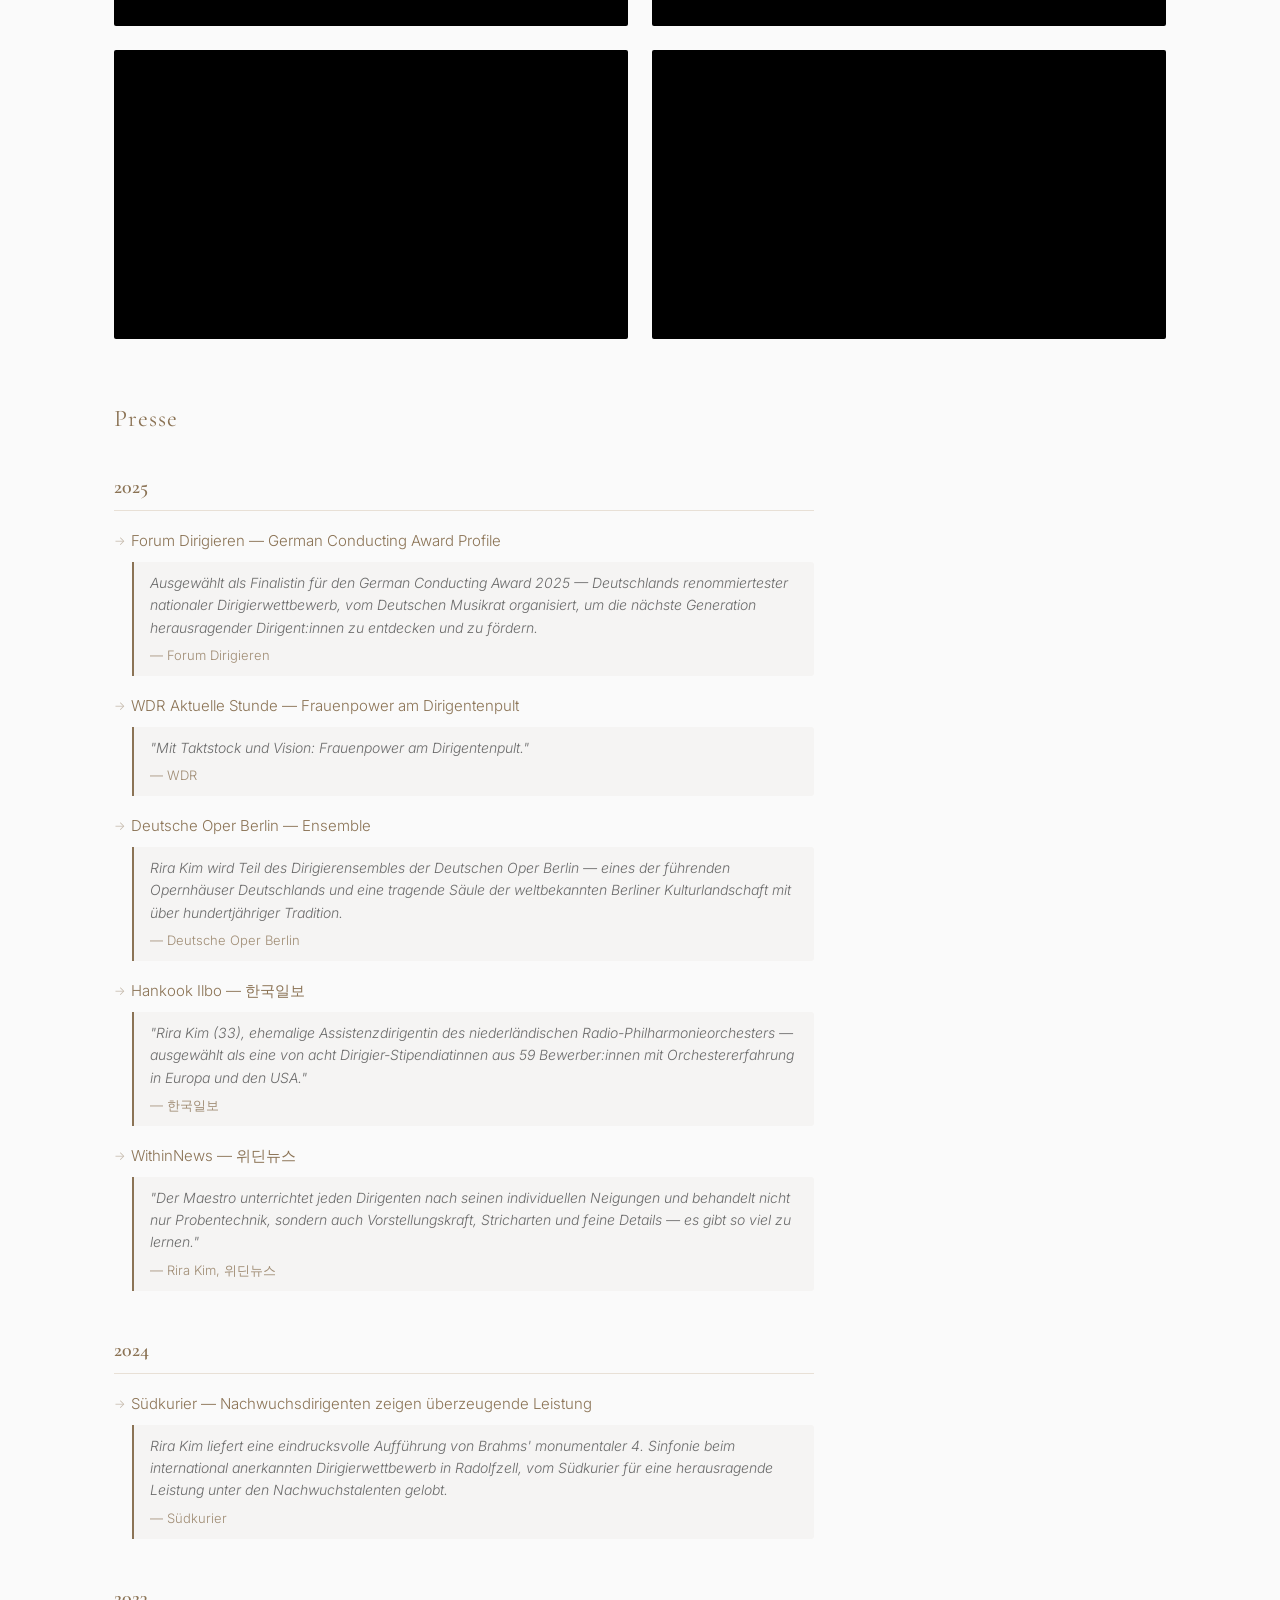
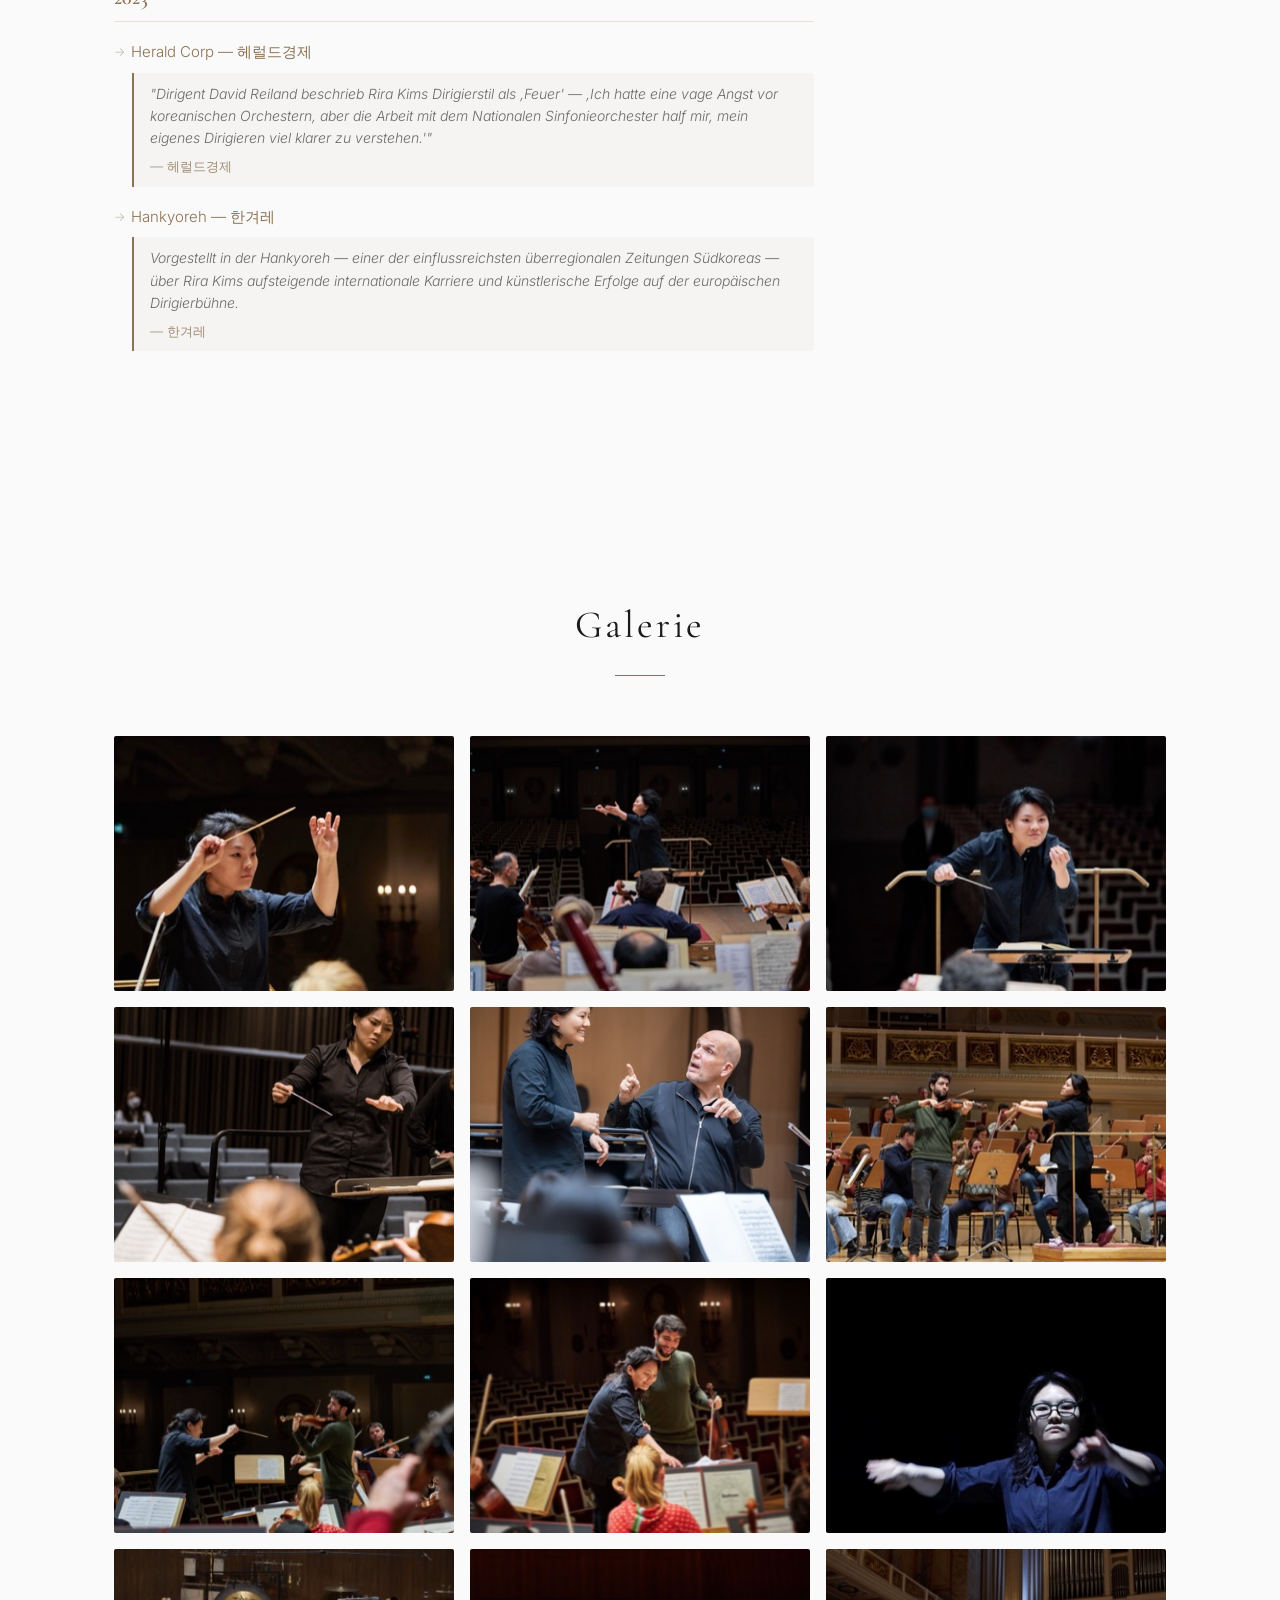
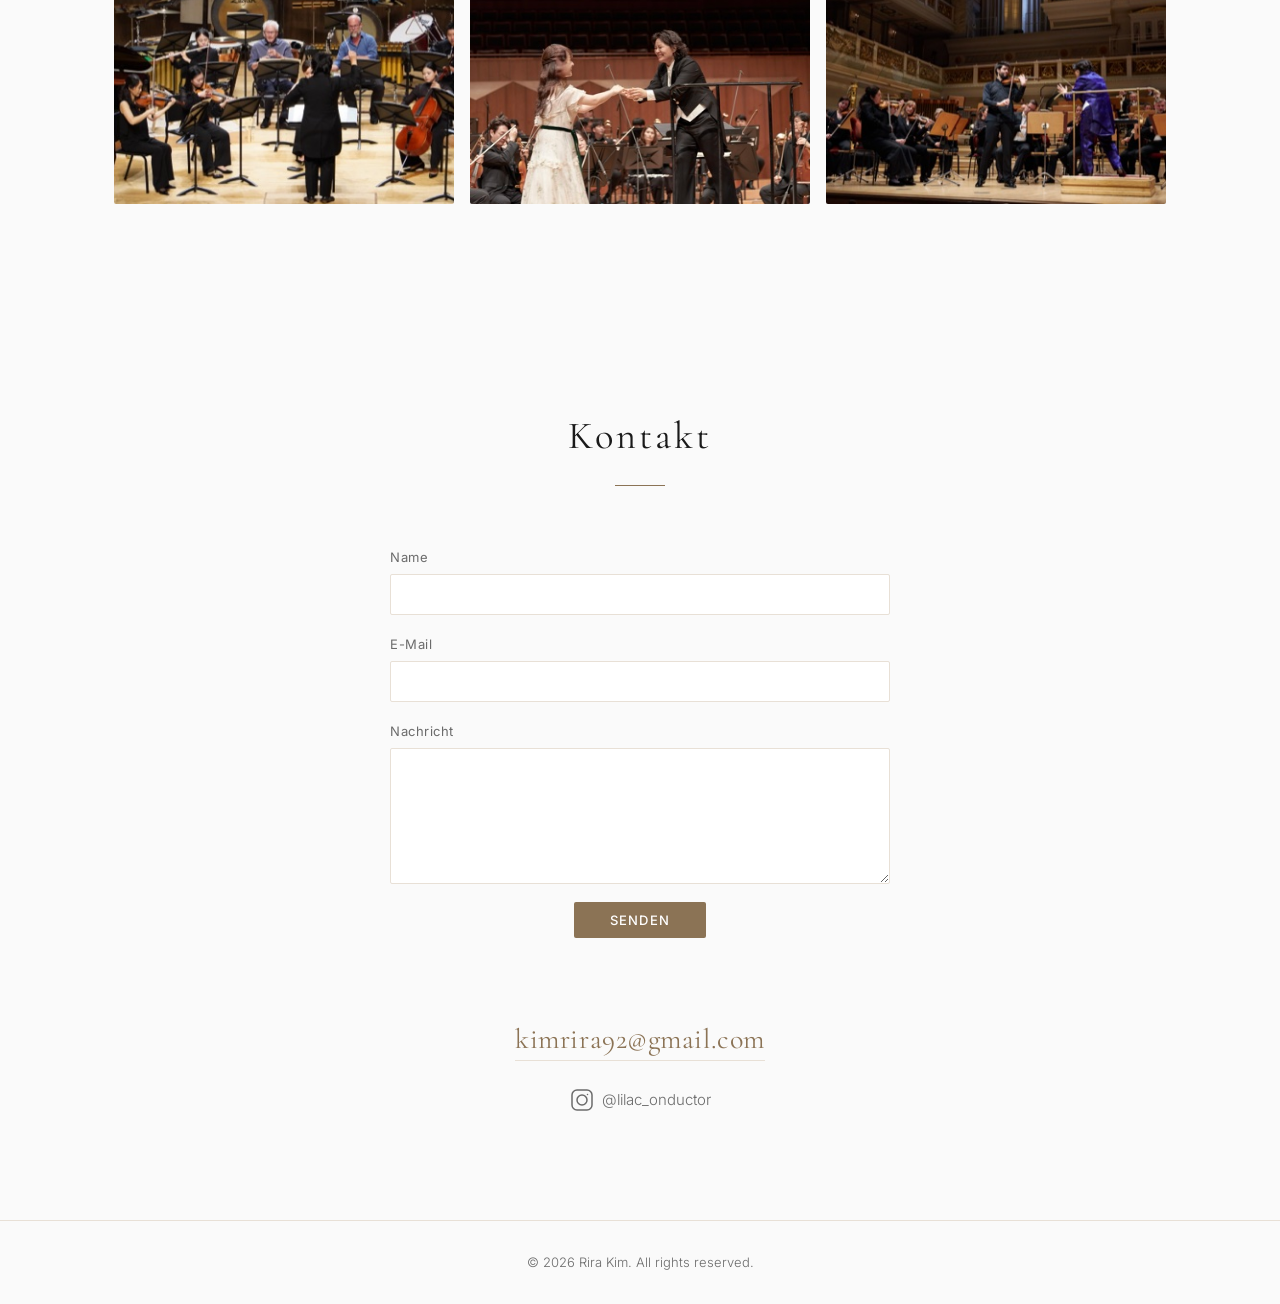
==== commit 016f4c18: "Use Raleway for the nav logo (caps) and a larger hero title Co-Authored-By: Claude Opus 5.5 <noreply" ====
--- a/index.html
+++ b/index.html
@@ -21,7 +21,7 @@
   <!-- Google Fonts -->
   <link rel="preconnect" href="https://fonts.googleapis.com">
   <link rel="preconnect" href="https://fonts.gstatic.com" crossorigin>
-  <link href="https://fonts.googleapis.com/css2?family=Cormorant+Garamond:ital,wght@0,400;0,600;0,700;1,400&family=Inter:wght@300;400;500&display=swap" rel="stylesheet">
+  <link href="https://fonts.googleapis.com/css2?family=Raleway:wght@200;400&family=Cormorant+Garamond:ital,wght@0,400;0,600;0,700;1,400&family=Inter:wght@300;400;500&display=swap" rel="stylesheet">
 
   <link rel="stylesheet" href="css/style.css">
 
--- a/css/style.css
+++ b/css/style.css
@@ -16,6 +16,7 @@
   --color-divider: #E8E0D6;
   --color-muted: #6B6B6B;
   --font-heading: 'Cormorant Garamond', 'Georgia', serif;
+  --font-display: 'Raleway', 'Helvetica Neue', sans-serif;
   --font-body: 'Inter', 'Helvetica Neue', sans-serif;
   --font-korean: 'Noto Sans KR', 'Apple SD Gothic Neo', sans-serif;
   --nav-height: 70px;
@@ -118,17 +119,18 @@
 }
 
 .nav__logo {
-  font-family: var(--font-heading);
-  font-size: 1.875rem;
-  font-weight: 600;
+  font-family: var(--font-display);
+  font-size: 1.375rem;
+  font-weight: 400;
   color: var(--color-text);
-  letter-spacing: 0.02em;
+  letter-spacing: 0.12em;
+  text-transform: uppercase;
   transition: color 0.3s;
 }
 
 .nav__logo-ko {
   font-family: 'MaruBuri', var(--font-korean);
-  font-size: 0.6em;
+  font-size: 0.8em;
   font-weight: 400;
   letter-spacing: 0.08em;
   margin-left: 6px;
@@ -274,11 +276,10 @@
 }
 
 .hero__title {
-  font-family: var(--font-heading);
-  font-size: clamp(2.5rem, 6vw, 5rem);
-  font-weight: 400;
-  letter-spacing: 0.15em;
-  text-transform: uppercase;
+  font-family: var(--font-display);
+  font-size: clamp(3rem, 9.15vw, 8rem);
+  font-weight: 200;
+  letter-spacing: 0.06em;
   margin-bottom: 8px;
 }
 
@@ -906,6 +907,6 @@
   }
 
   .hero__title {
-    letter-spacing: 0.08em;
-  }
-}
+    letter-spacing: 0.03em;
+  }
+}
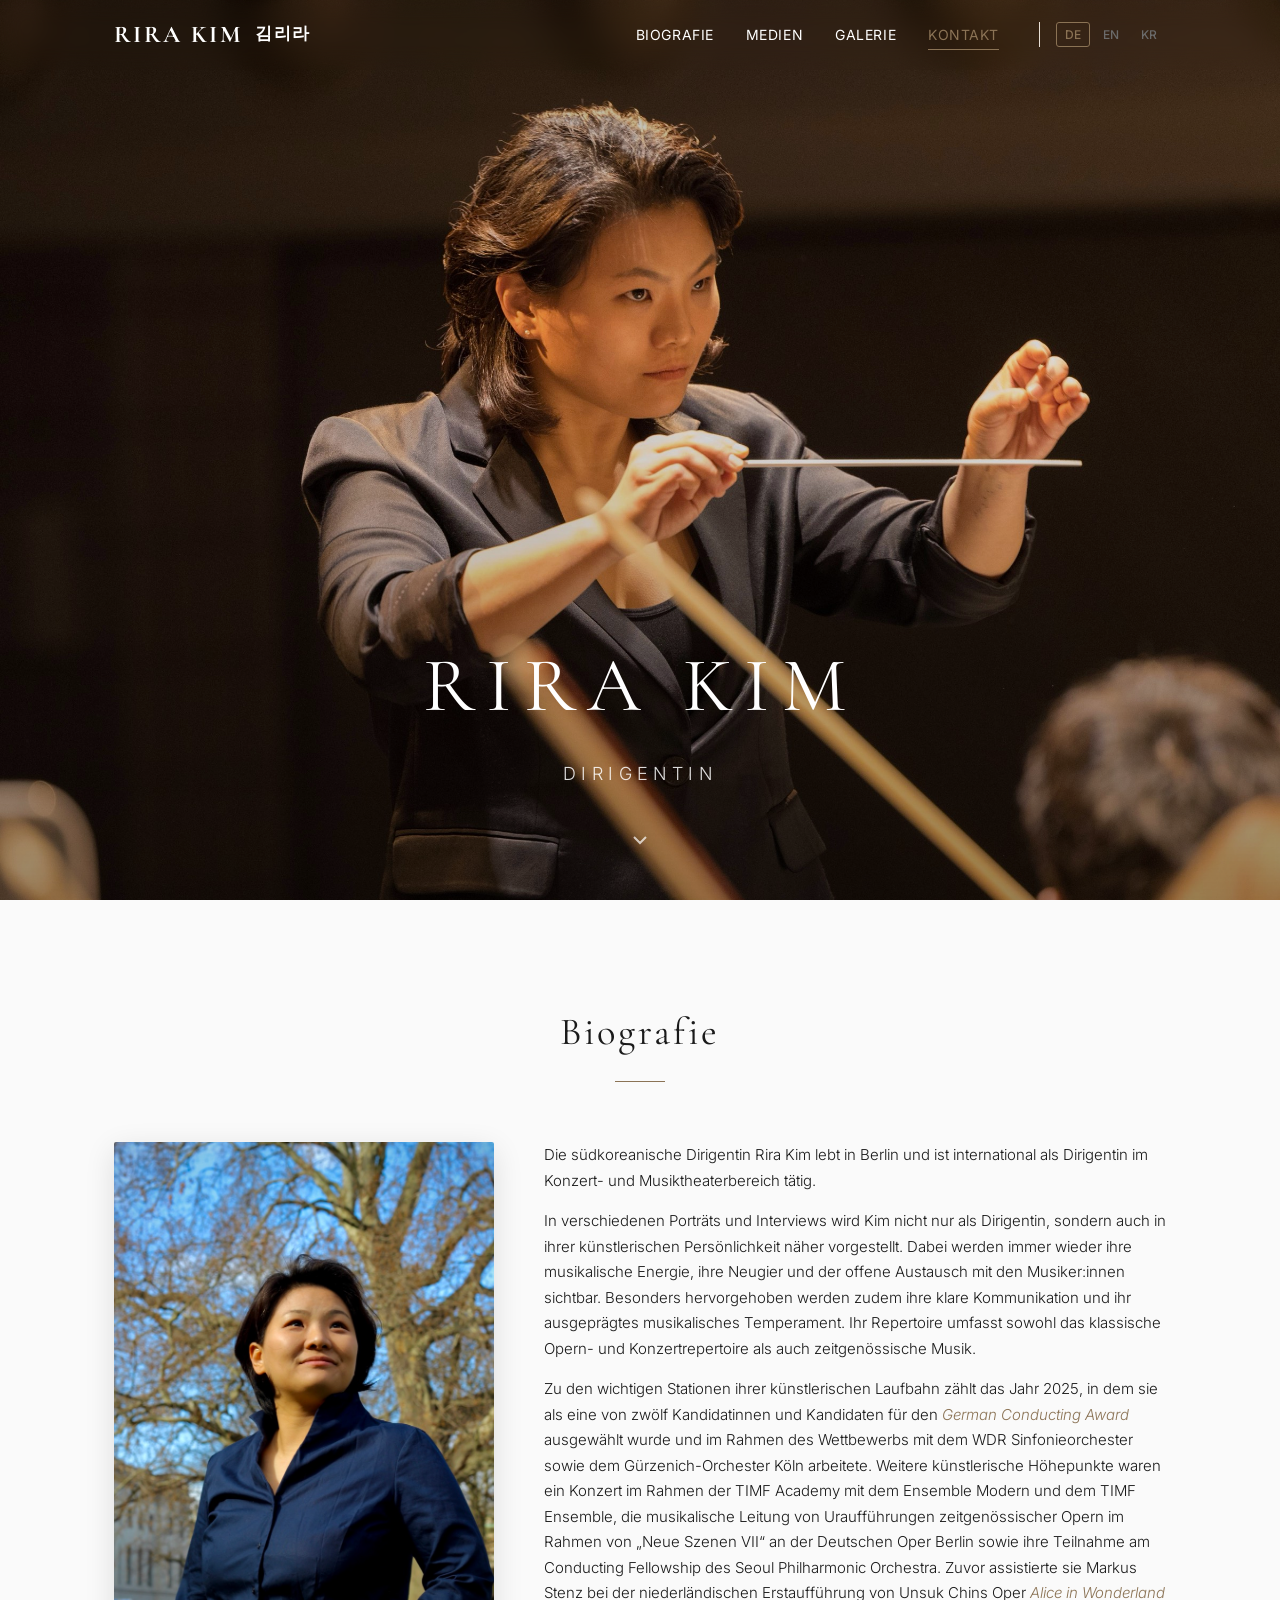
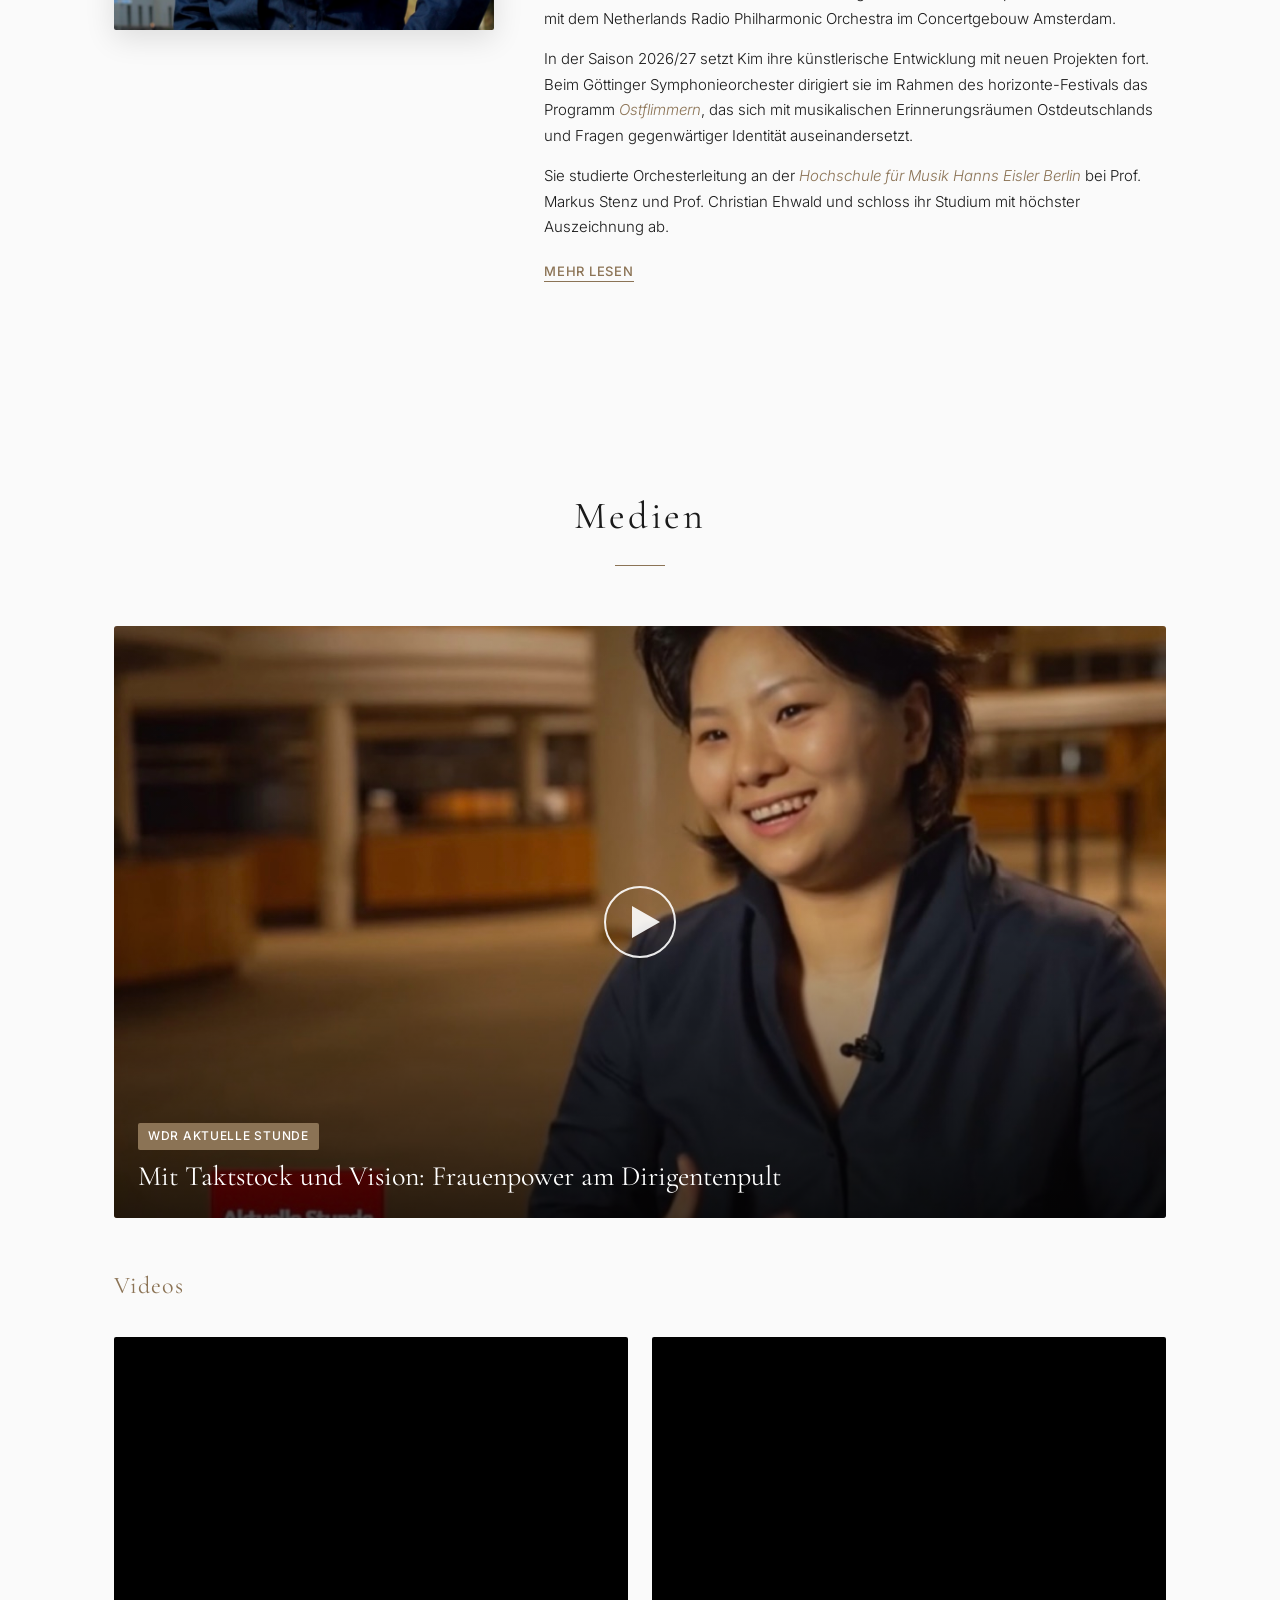
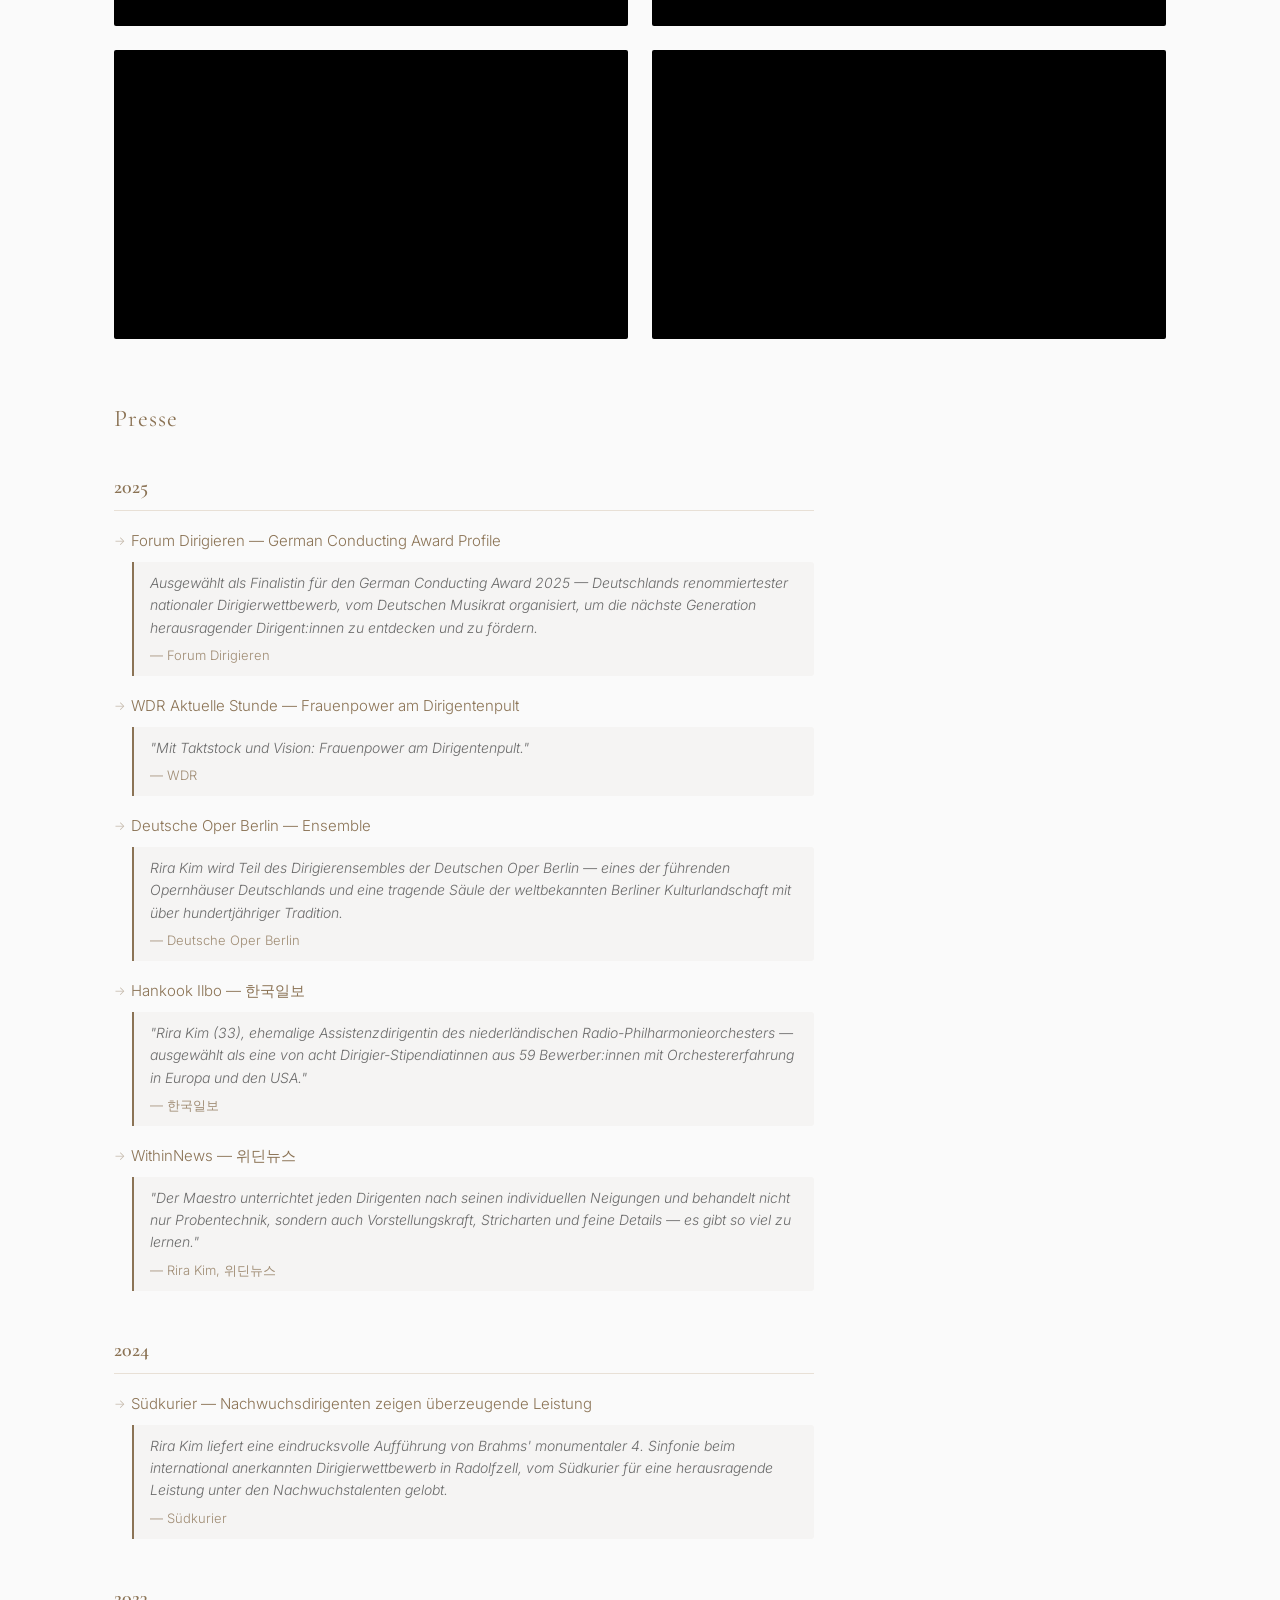
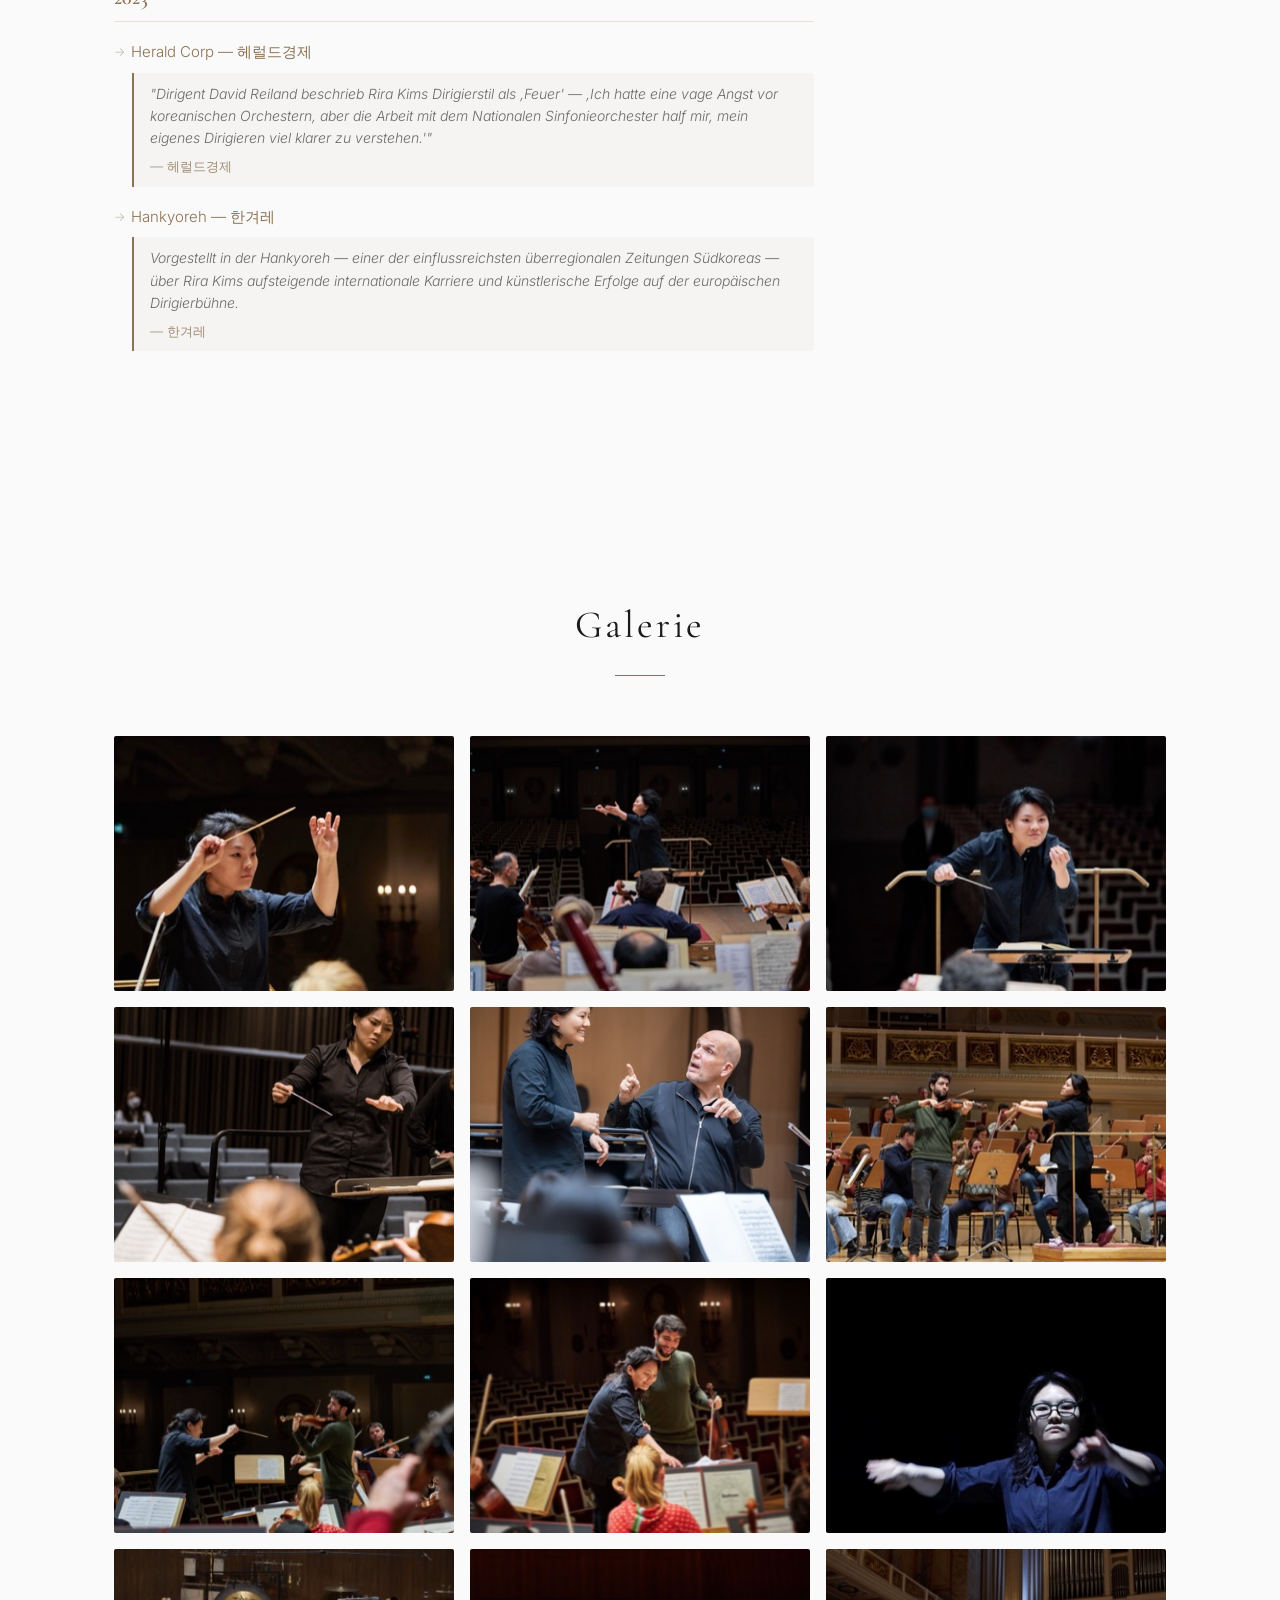
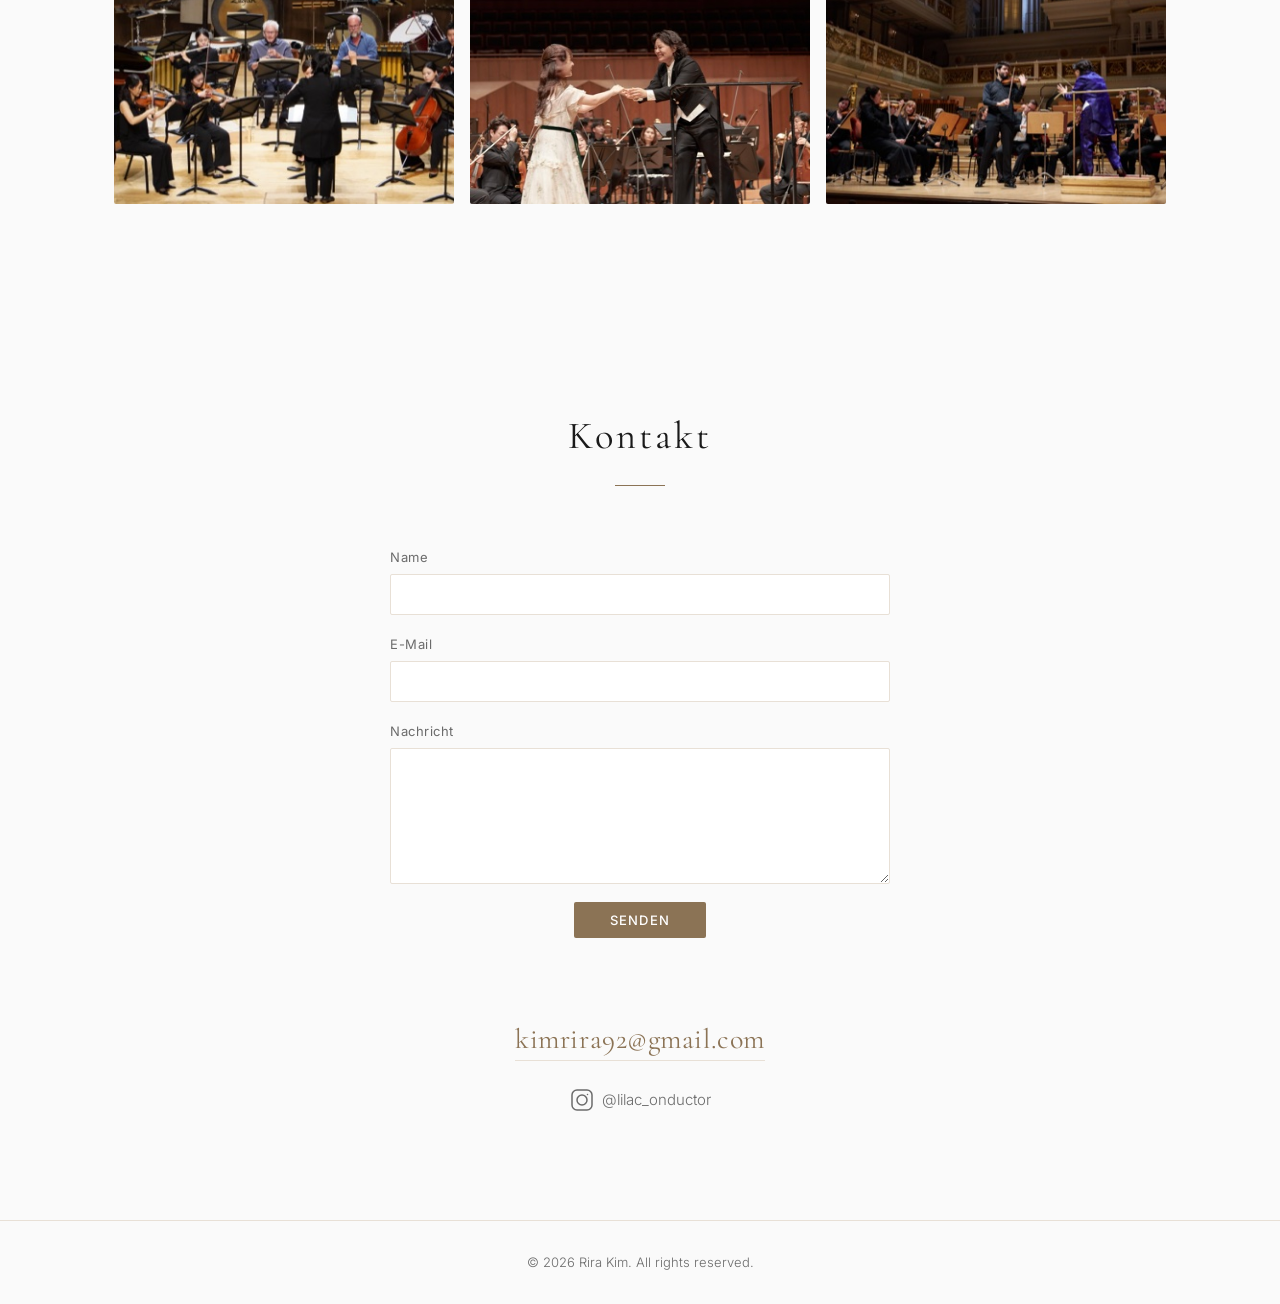
==== commit 34423b41: "Revert hero title to original Cormorant Garamond style Co-Authored-By: Claude Opus 5.5 <noreply@anth" ====
--- a/index.html
+++ b/index.html
@@ -21,7 +21,7 @@
   <!-- Google Fonts -->
   <link rel="preconnect" href="https://fonts.googleapis.com">
   <link rel="preconnect" href="https://fonts.gstatic.com" crossorigin>
-  <link href="https://fonts.googleapis.com/css2?family=Raleway:wght@200;400&family=Cormorant+Garamond:ital,wght@0,400;0,600;0,700;1,400&family=Inter:wght@300;400;500&display=swap" rel="stylesheet">
+  <link href="https://fonts.googleapis.com/css2?family=Cormorant+Garamond:ital,wght@0,400;0,600;0,700;1,400&family=Inter:wght@300;400;500&display=swap" rel="stylesheet">
 
   <link rel="stylesheet" href="css/style.css">
 
--- a/css/style.css
+++ b/css/style.css
@@ -5,6 +5,14 @@
   font-display: swap;
   src: url(https://hangeul.pstatic.net/hangeul_static/webfont/MaruBuri/MaruBuri-Regular.woff2) format('woff2'),
        url(https://hangeul.pstatic.net/hangeul_static/webfont/MaruBuri/MaruBuri-Regular.woff) format('woff');
+}
+
+@font-face {
+  font-family: 'MaruBuri';
+  font-weight: 700;
+  font-display: swap;
+  src: url(https://hangeul.pstatic.net/hangeul_static/webfont/MaruBuri/MaruBuri-Bold.woff2) format('woff2'),
+       url(https://hangeul.pstatic.net/hangeul_static/webfont/MaruBuri/MaruBuri-Bold.woff) format('woff');
 }
 
 /* ===== Custom Properties ===== */
@@ -16,7 +24,6 @@
   --color-divider: #E8E0D6;
   --color-muted: #6B6B6B;
   --font-heading: 'Cormorant Garamond', 'Georgia', serif;
-  --font-display: 'Raleway', 'Helvetica Neue', sans-serif;
   --font-body: 'Inter', 'Helvetica Neue', sans-serif;
   --font-korean: 'Noto Sans KR', 'Apple SD Gothic Neo', sans-serif;
   --nav-height: 70px;
@@ -119,22 +126,24 @@
 }
 
 .nav__logo {
-  font-family: var(--font-display);
-  font-size: 1.375rem;
-  font-weight: 400;
+  display: inline-flex;
+  align-items: center;
+  gap: 12px;
+  font-family: var(--font-heading);
+  font-size: 1.5rem;
+  font-weight: 700;
+  line-height: 1;
   color: var(--color-text);
-  letter-spacing: 0.12em;
+  letter-spacing: 0.1em;
   text-transform: uppercase;
   transition: color 0.3s;
 }
 
 .nav__logo-ko {
   font-family: 'MaruBuri', var(--font-korean);
-  font-size: 0.8em;
-  font-weight: 400;
+  font-size: 0.7em;
+  font-weight: 700;
   letter-spacing: 0.08em;
-  margin-left: 6px;
-  opacity: 0.85;
 }
 
 .nav__menu {
@@ -276,10 +285,11 @@
 }
 
 .hero__title {
-  font-family: var(--font-display);
-  font-size: clamp(3rem, 9.15vw, 8rem);
-  font-weight: 200;
-  letter-spacing: 0.06em;
+  font-family: var(--font-heading);
+  font-size: clamp(2.5rem, 6vw, 5rem);
+  font-weight: 400;
+  letter-spacing: 0.15em;
+  text-transform: uppercase;
   margin-bottom: 8px;
 }
 
@@ -817,7 +827,8 @@
   }
 
   .nav__logo {
-    font-size: 1.5rem;
+    font-size: 1.25rem;
+    gap: 10px;
   }
 
   .nav__hamburger {
@@ -907,6 +918,6 @@
   }
 
   .hero__title {
-    letter-spacing: 0.03em;
-  }
-}
+    letter-spacing: 0.08em;
+  }
+}
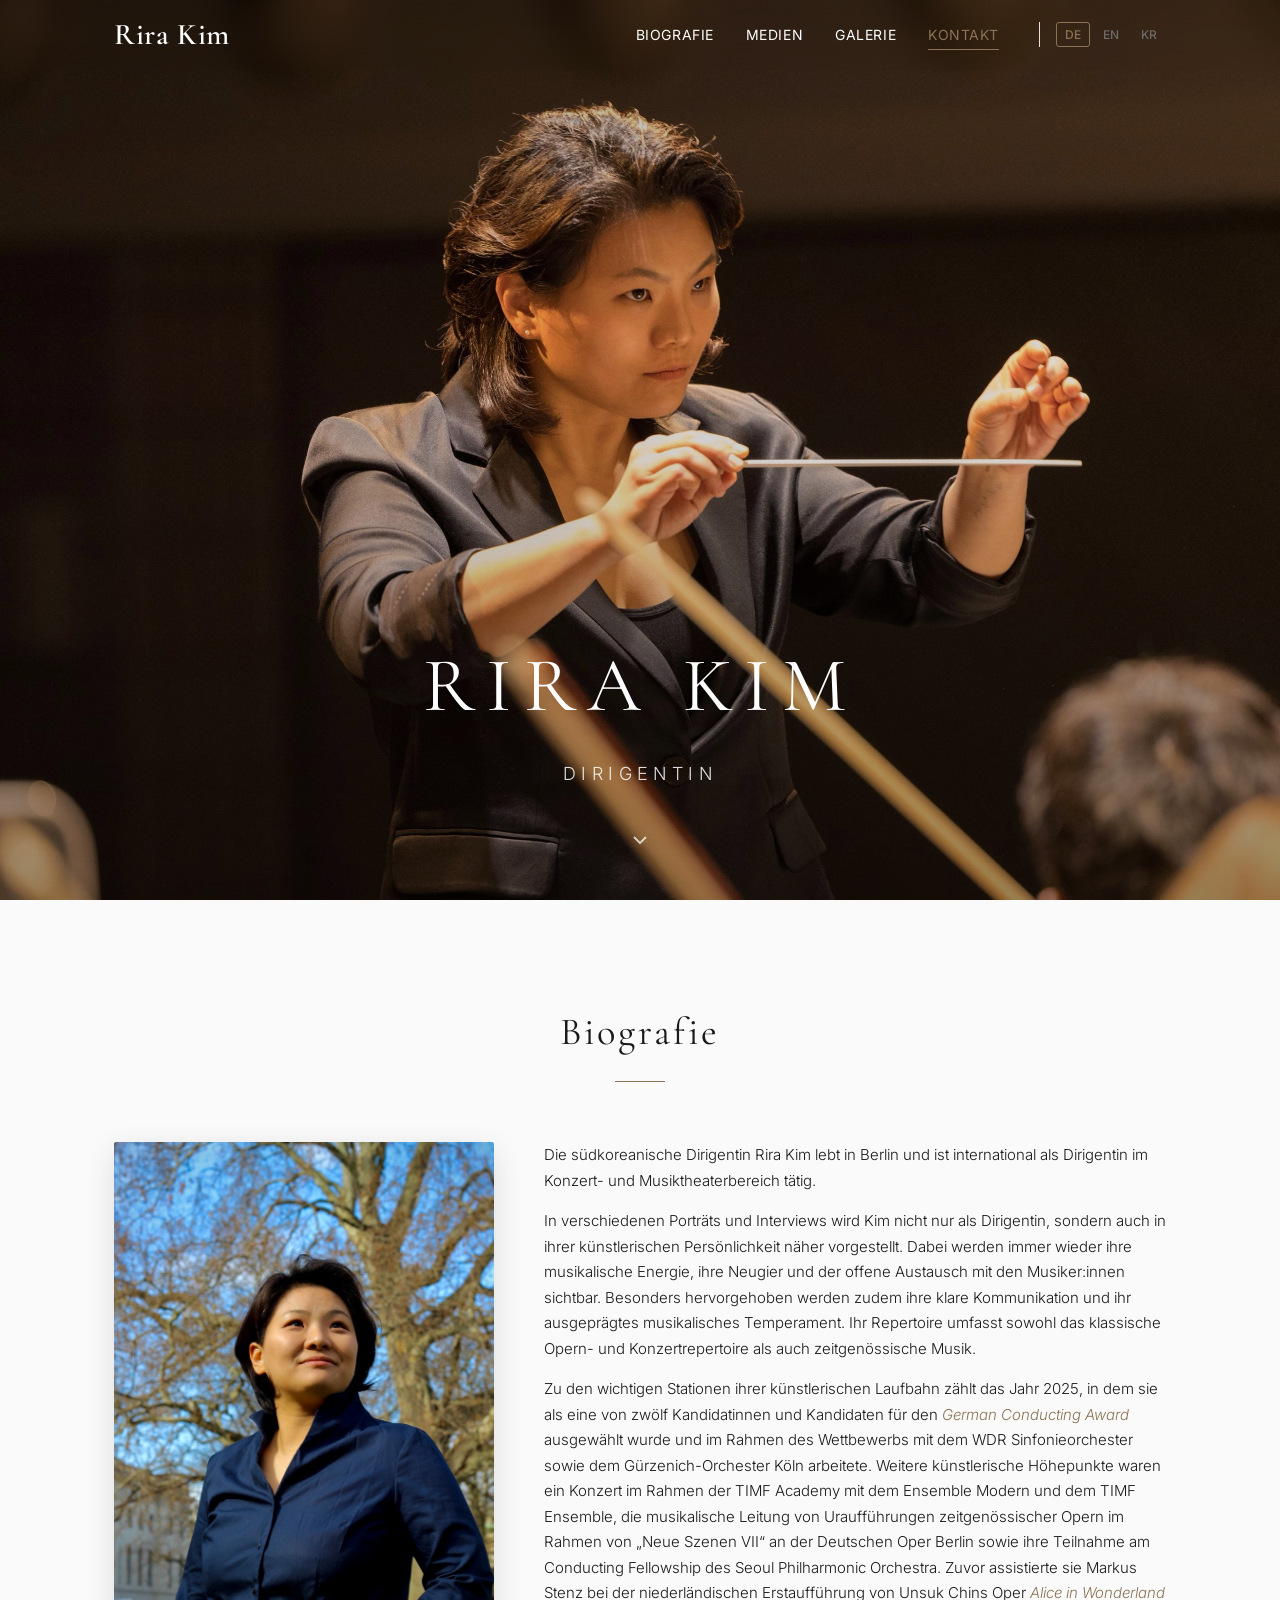
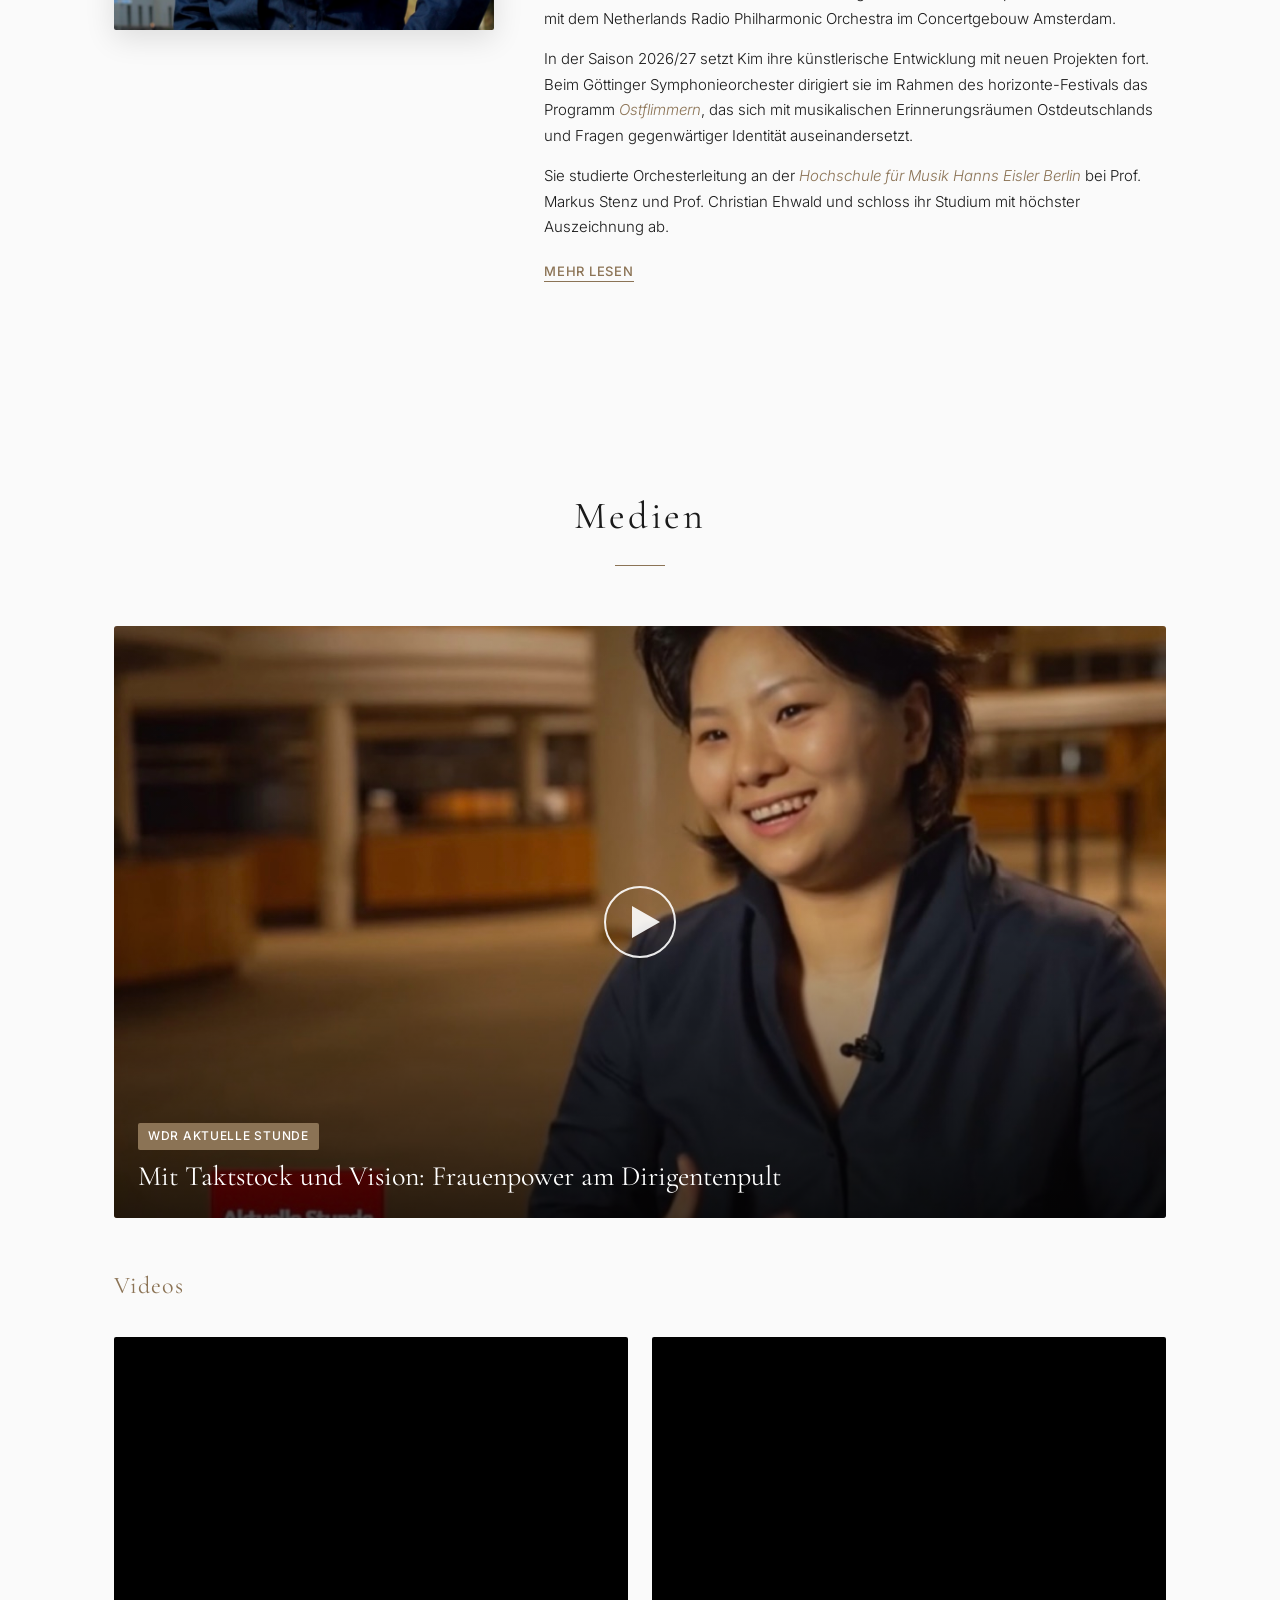
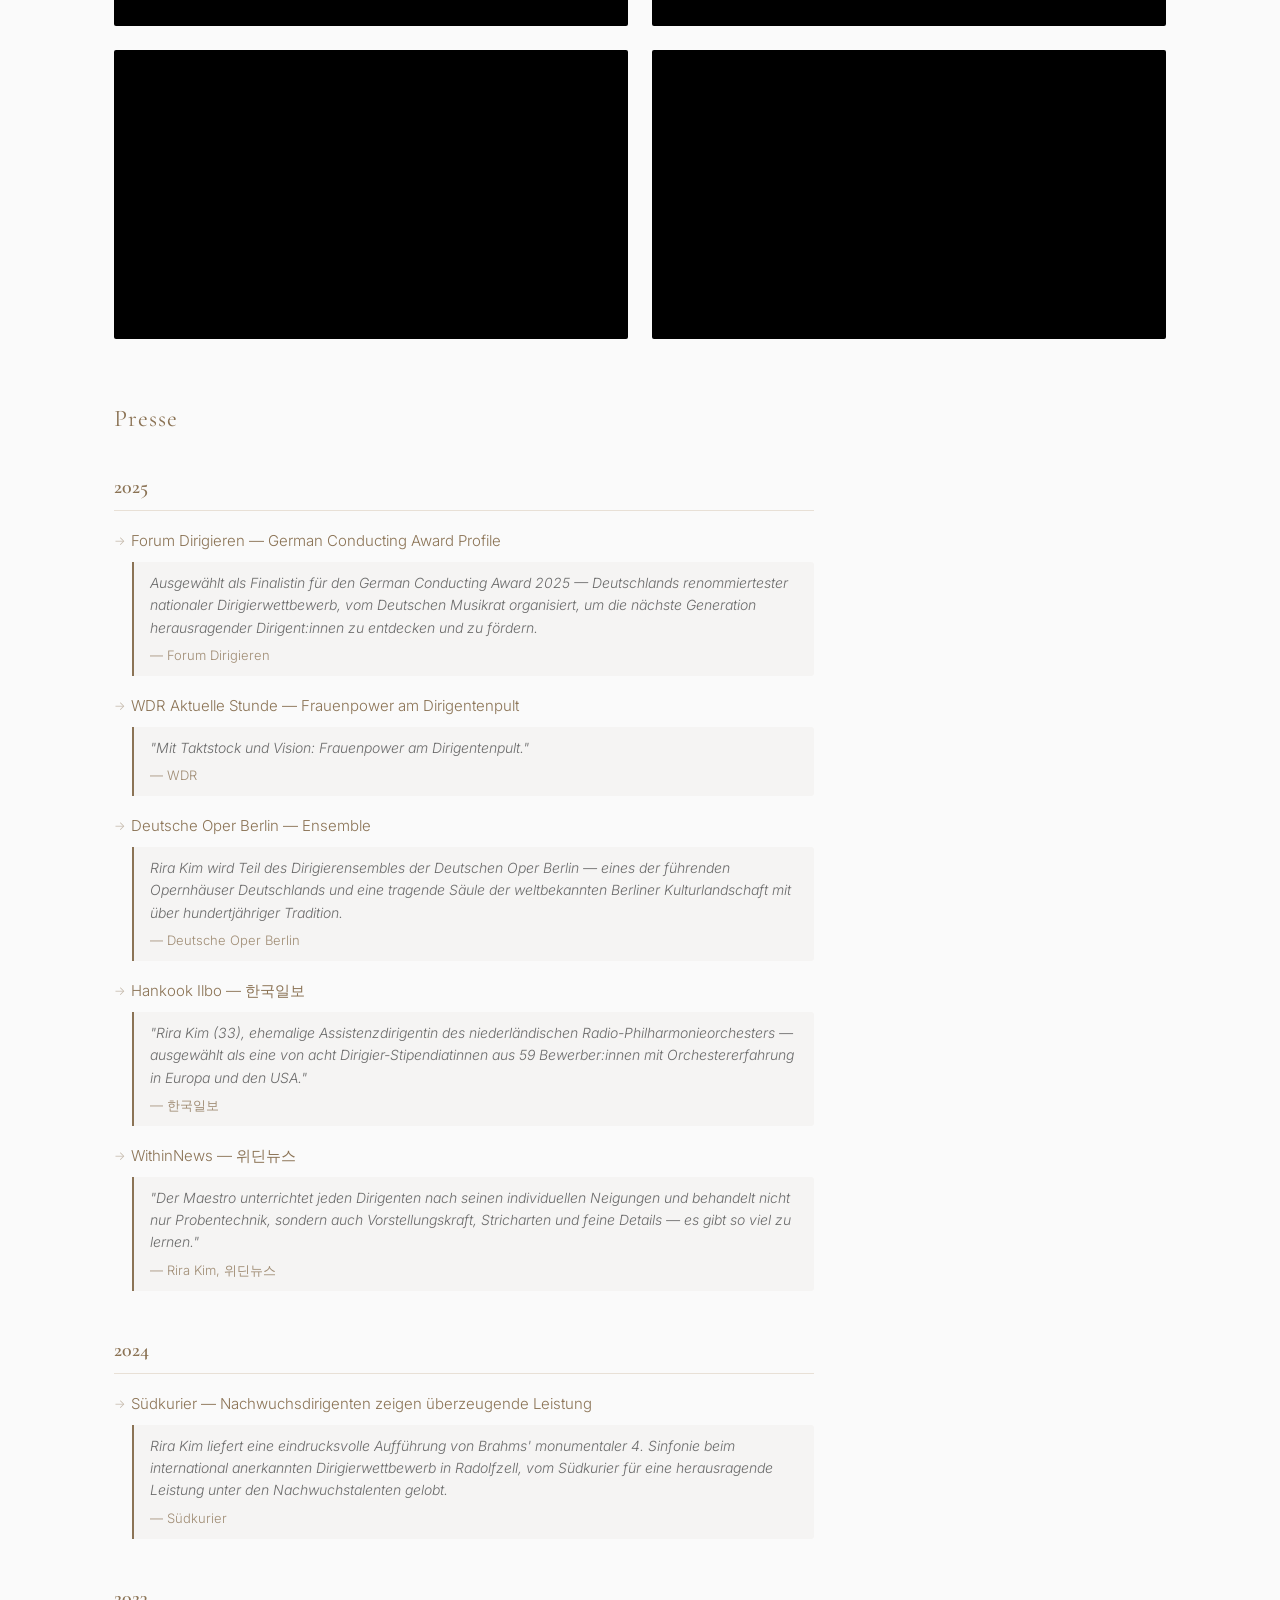
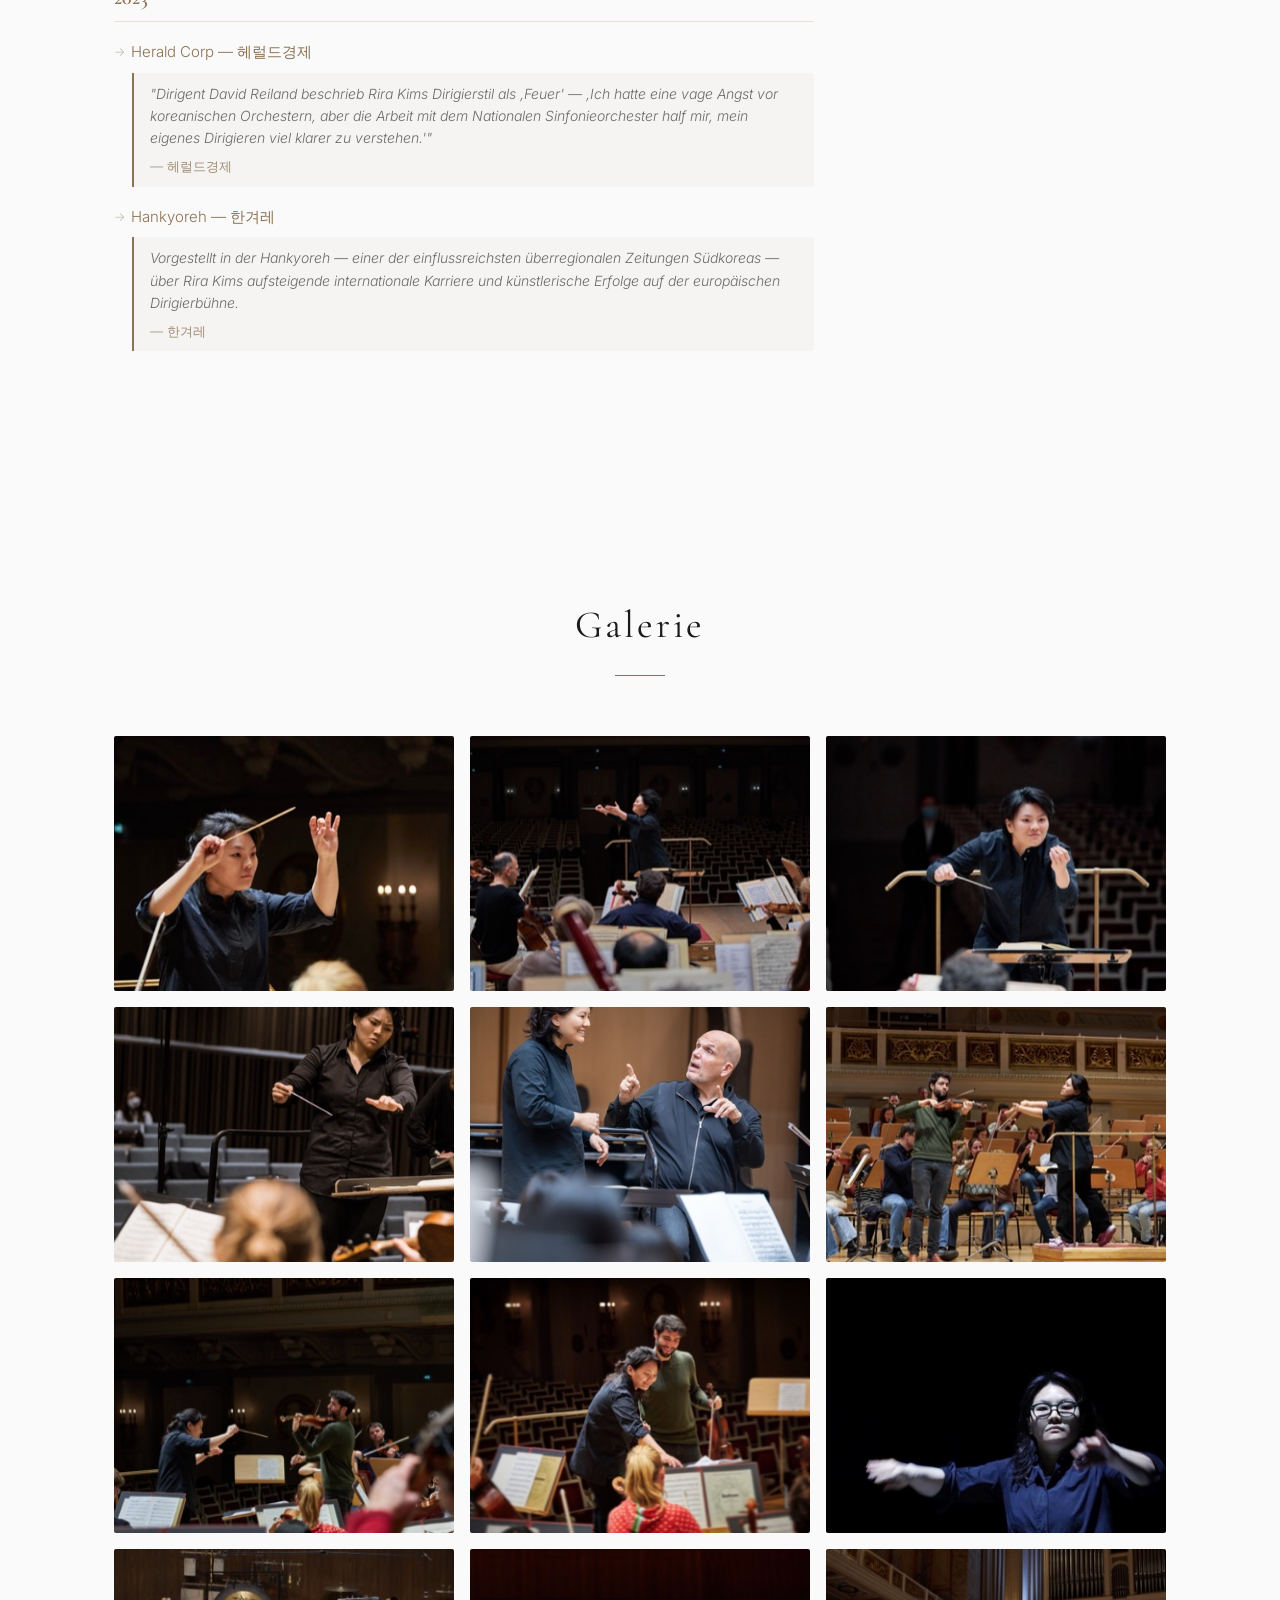
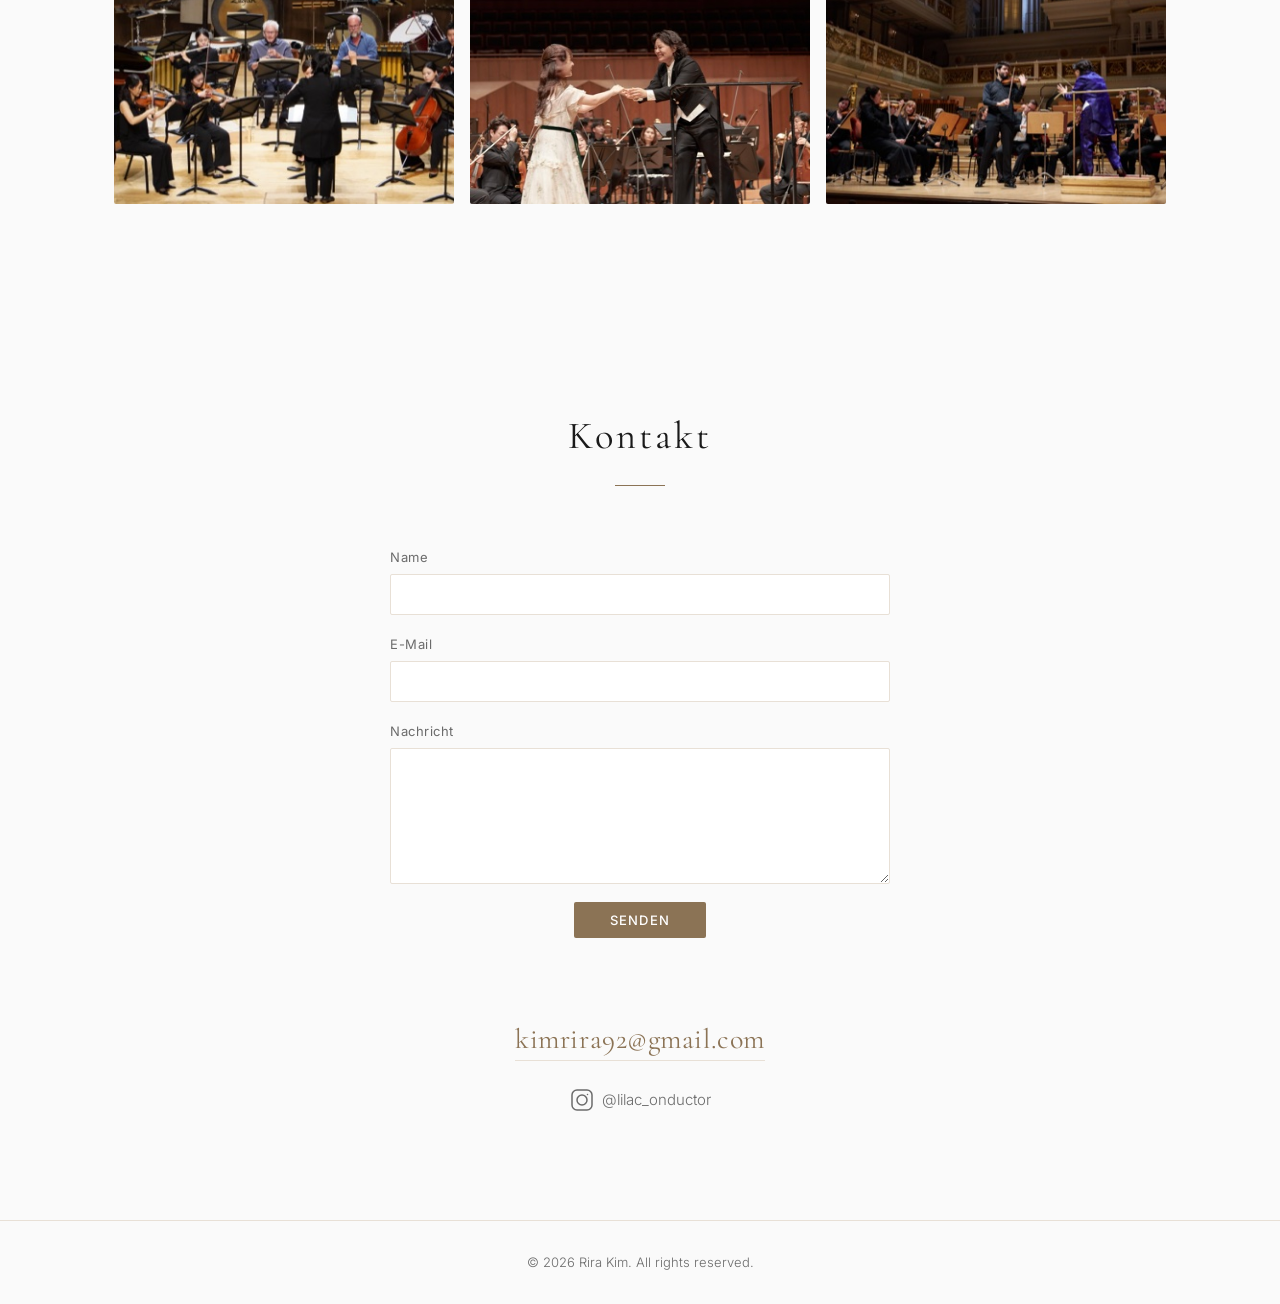
==== commit c4846759: "Nav logo back to 'Rira Kim' in Cormorant Garamond Co-Authored-By: Claude Opus 5.5 <noreply@anthropic" ====
--- a/index.html
+++ b/index.html
@@ -54,7 +54,7 @@
   <!-- Navigation -->
   <header class="nav" id="nav">
     <div class="nav__inner">
-      <a href="#hero" class="nav__logo">Rira Kim <span class="nav__logo-ko">김리라</span></a>
+      <a href="#hero" class="nav__logo">Rira Kim</a>
       <button class="nav__hamburger" aria-label="Toggle menu" aria-expanded="false">
         <span></span><span></span><span></span>
       </button>
--- a/css/style.css
+++ b/css/style.css
@@ -1,20 +1,3 @@
-/* ===== Logo Korean Webfont (MaruBuri, Naver) ===== */
-@font-face {
-  font-family: 'MaruBuri';
-  font-weight: 400;
-  font-display: swap;
-  src: url(https://hangeul.pstatic.net/hangeul_static/webfont/MaruBuri/MaruBuri-Regular.woff2) format('woff2'),
-       url(https://hangeul.pstatic.net/hangeul_static/webfont/MaruBuri/MaruBuri-Regular.woff) format('woff');
-}
-
-@font-face {
-  font-family: 'MaruBuri';
-  font-weight: 700;
-  font-display: swap;
-  src: url(https://hangeul.pstatic.net/hangeul_static/webfont/MaruBuri/MaruBuri-Bold.woff2) format('woff2'),
-       url(https://hangeul.pstatic.net/hangeul_static/webfont/MaruBuri/MaruBuri-Bold.woff) format('woff');
-}
-
 /* ===== Custom Properties ===== */
 :root {
   --color-bg: #FAFAFA;
@@ -126,24 +109,12 @@
 }
 
 .nav__logo {
-  display: inline-flex;
-  align-items: center;
-  gap: 12px;
   font-family: var(--font-heading);
-  font-size: 1.5rem;
-  font-weight: 700;
-  line-height: 1;
+  font-size: 1.875rem;
+  font-weight: 600;
   color: var(--color-text);
-  letter-spacing: 0.1em;
-  text-transform: uppercase;
+  letter-spacing: 0.02em;
   transition: color 0.3s;
-}
-
-.nav__logo-ko {
-  font-family: 'MaruBuri', var(--font-korean);
-  font-size: 0.7em;
-  font-weight: 700;
-  letter-spacing: 0.08em;
 }
 
 .nav__menu {
@@ -827,8 +798,7 @@
   }
 
   .nav__logo {
-    font-size: 1.25rem;
-    gap: 10px;
+    font-size: 1.5rem;
   }
 
   .nav__hamburger {
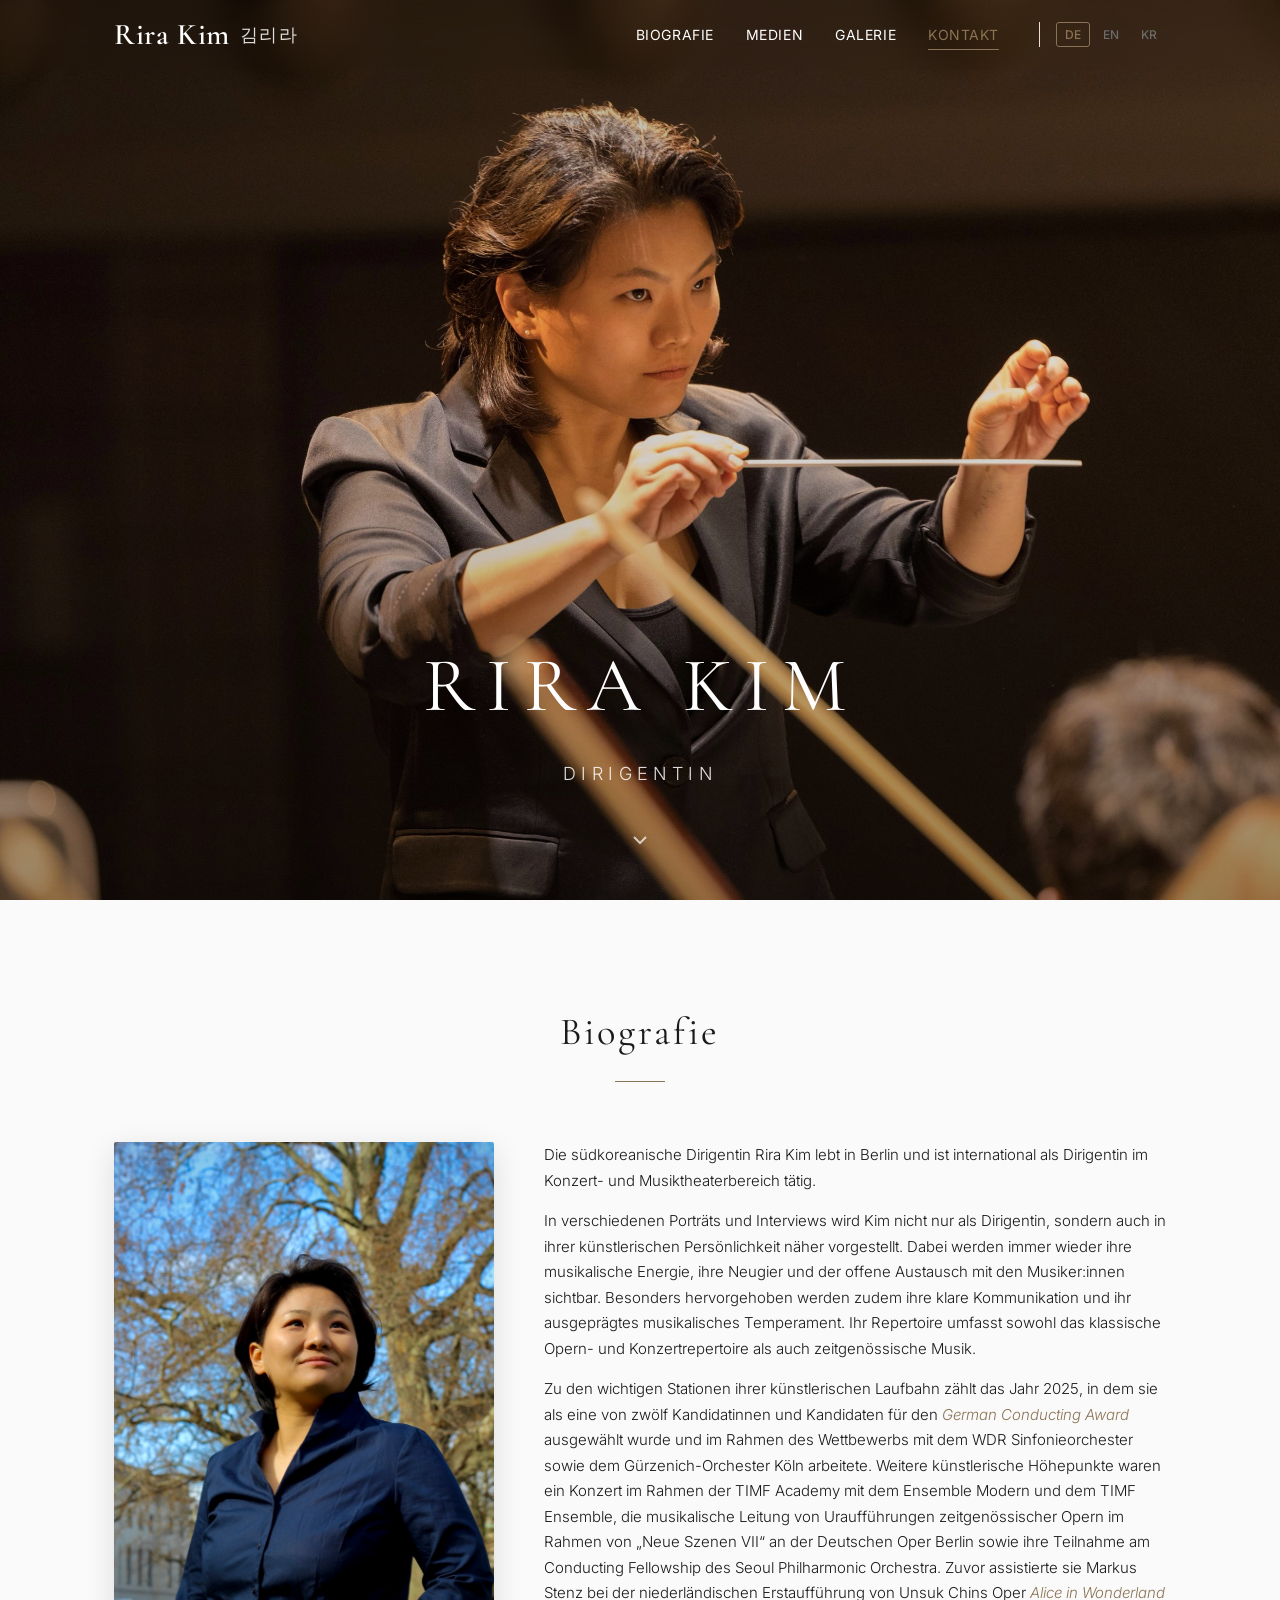
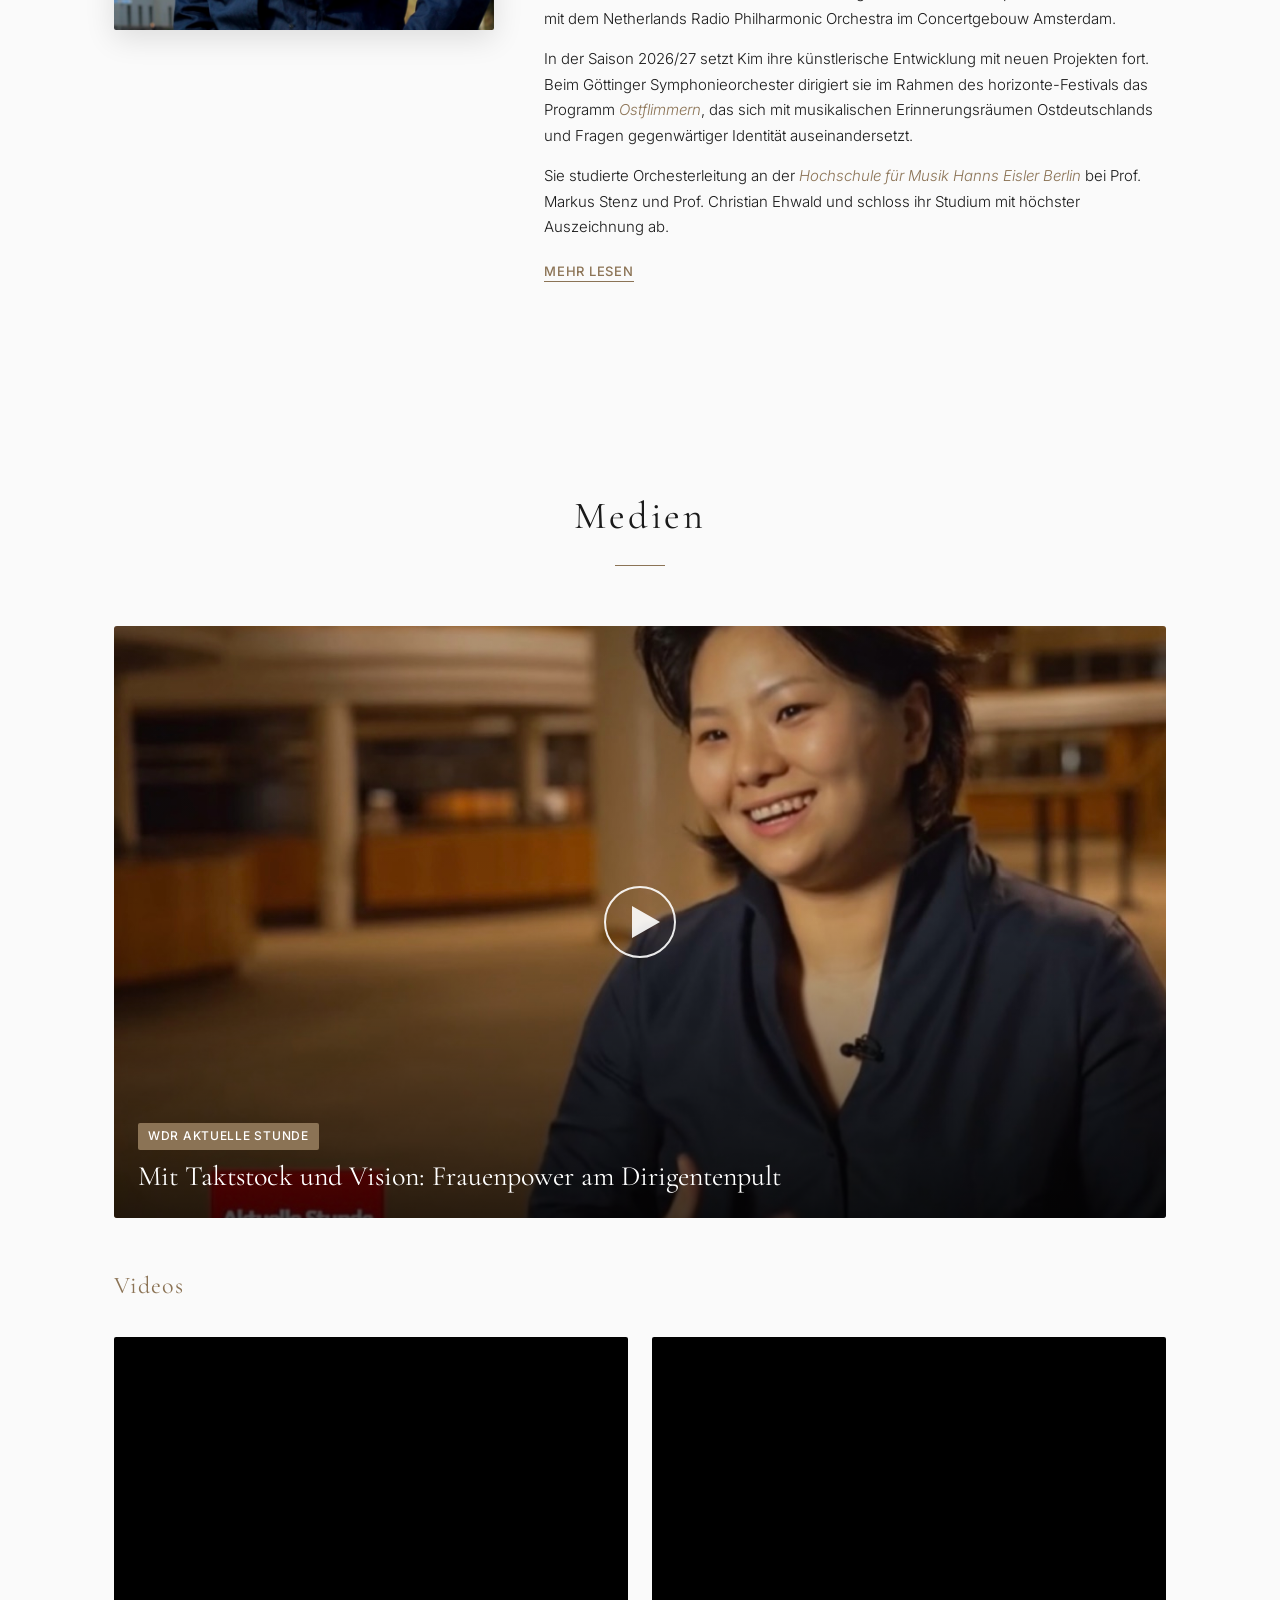
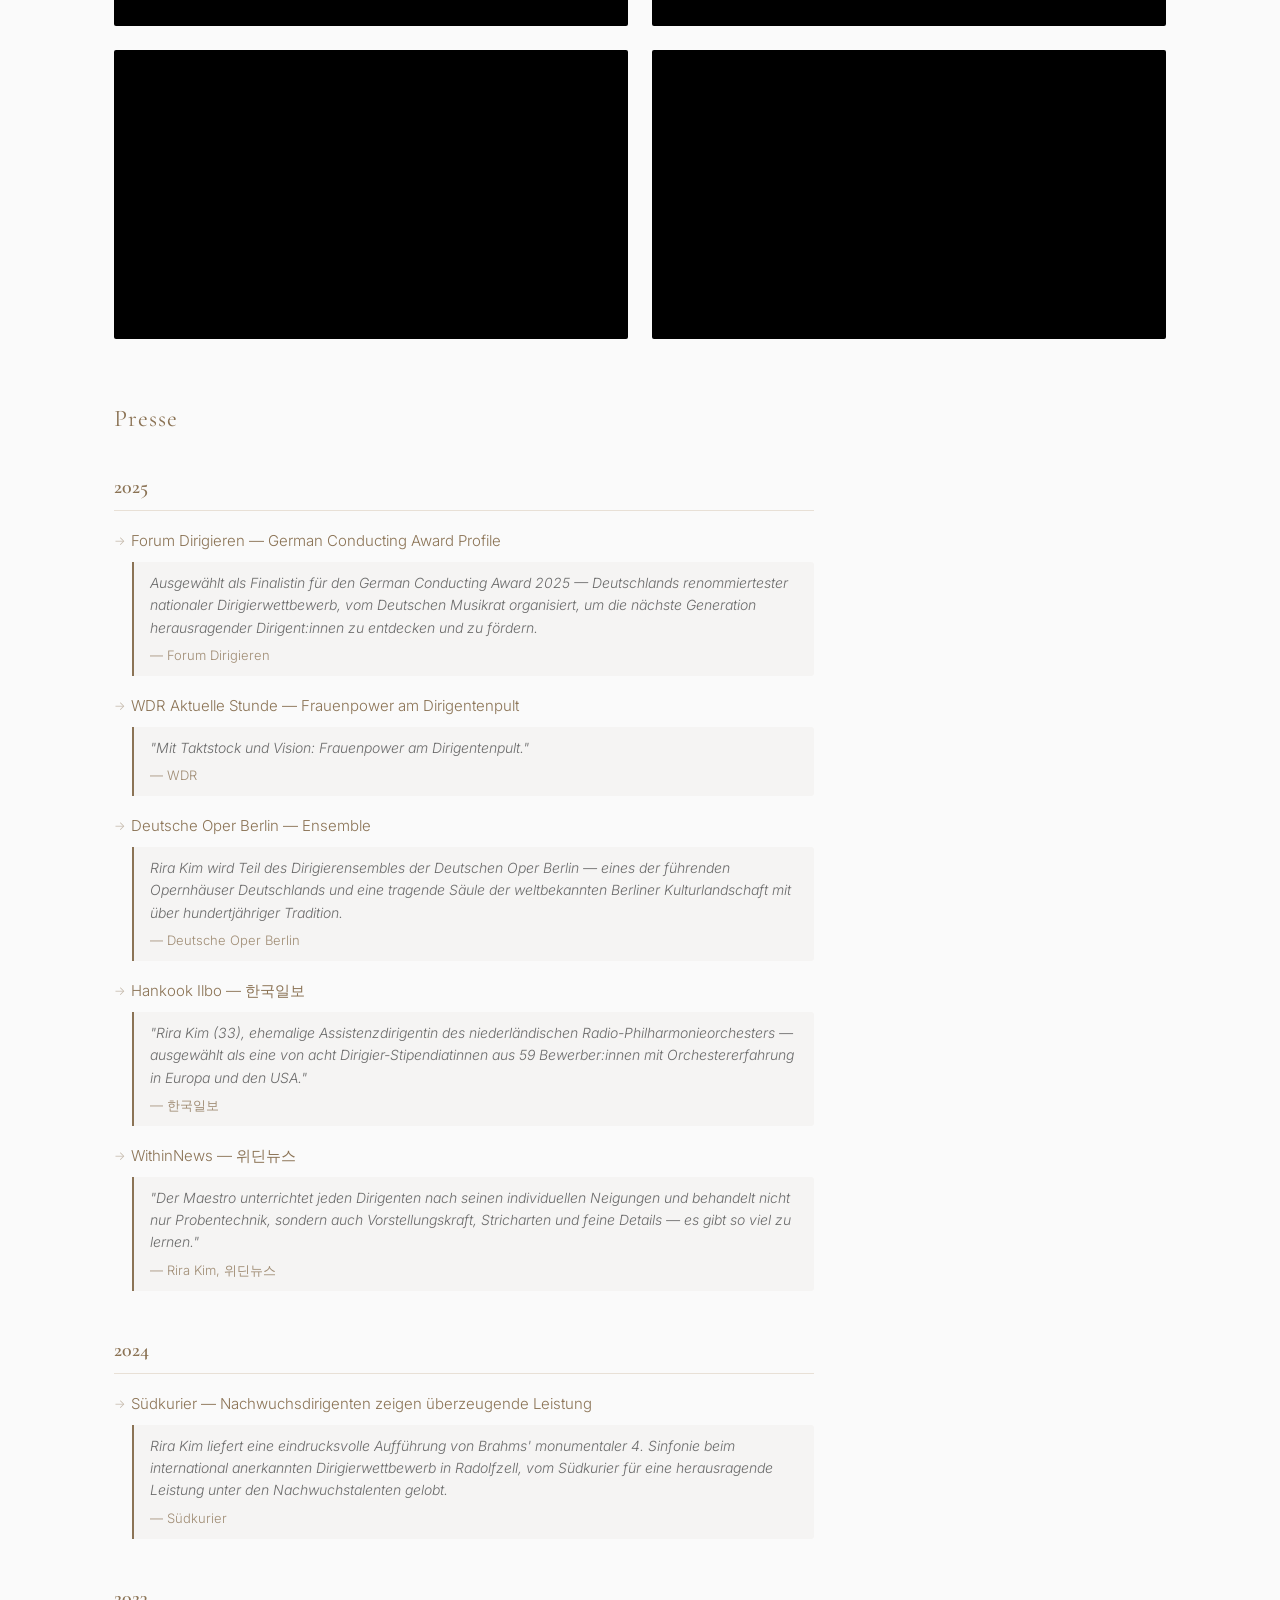
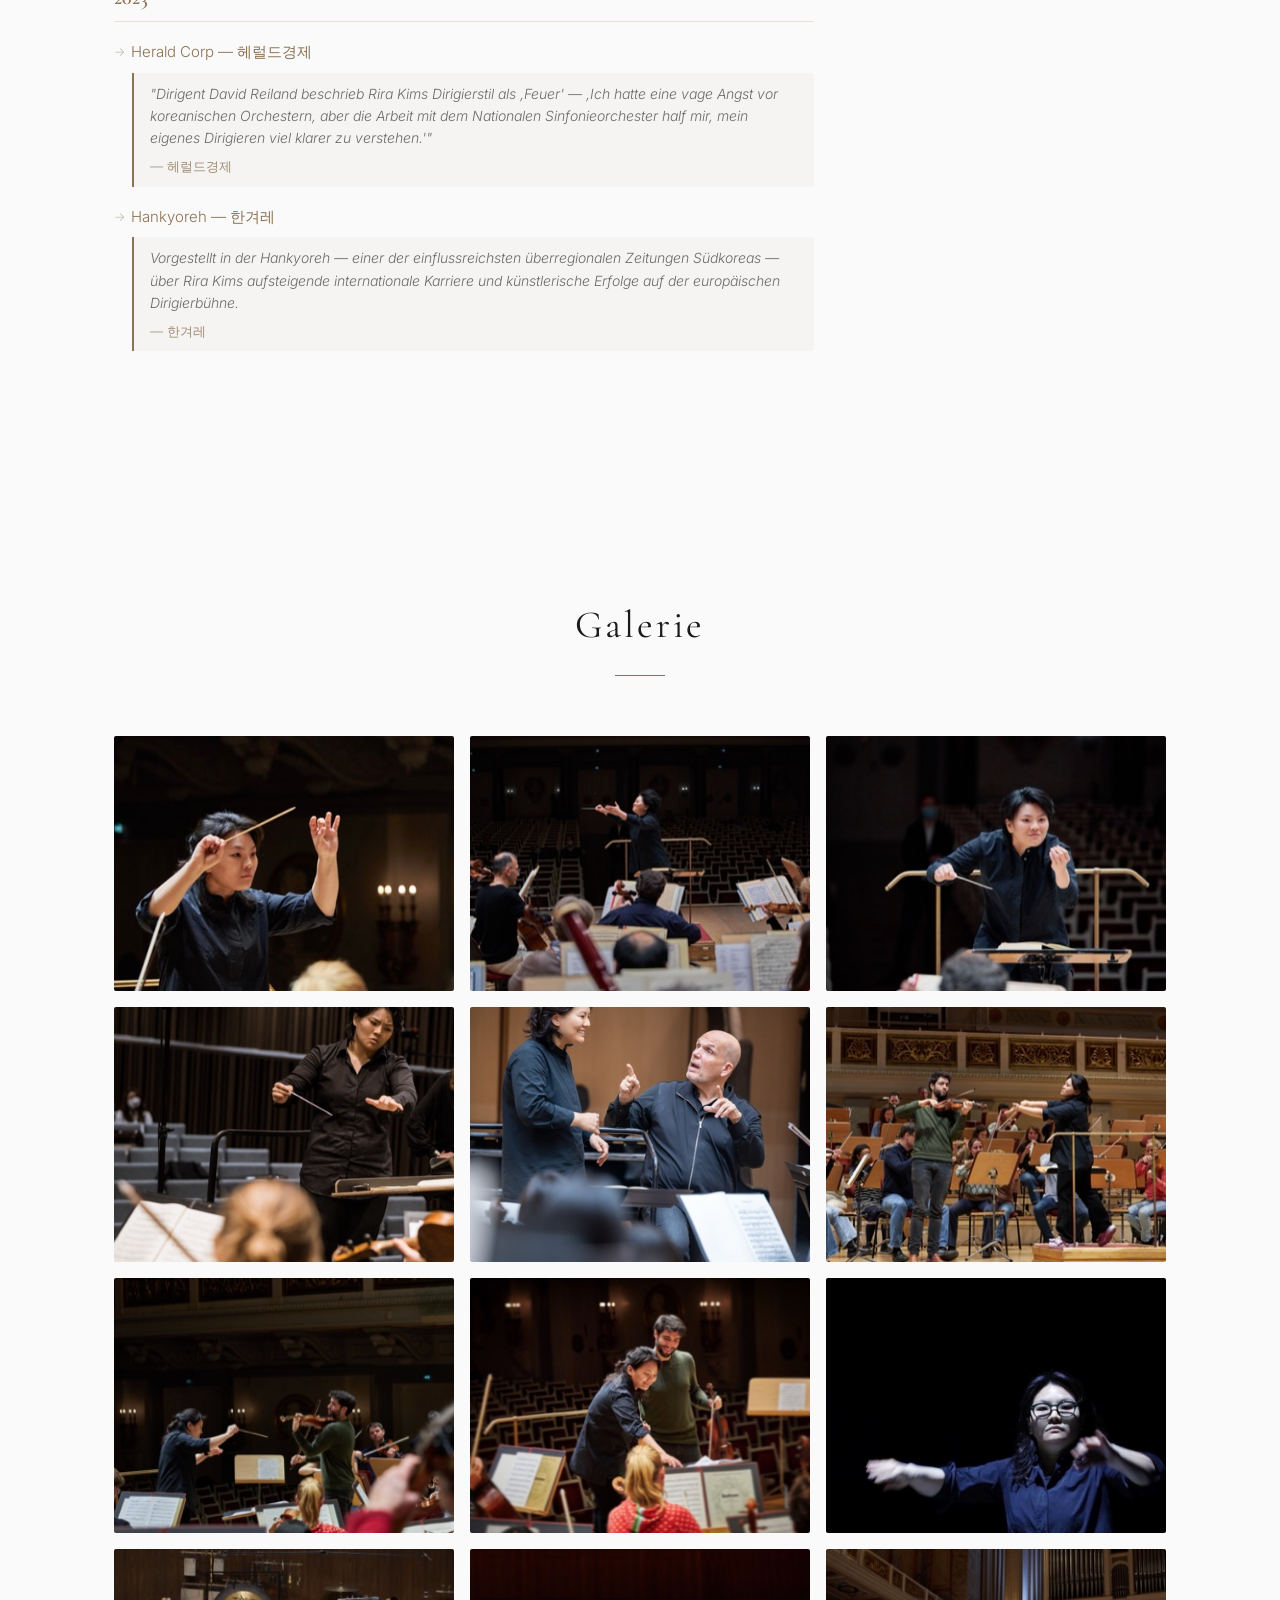
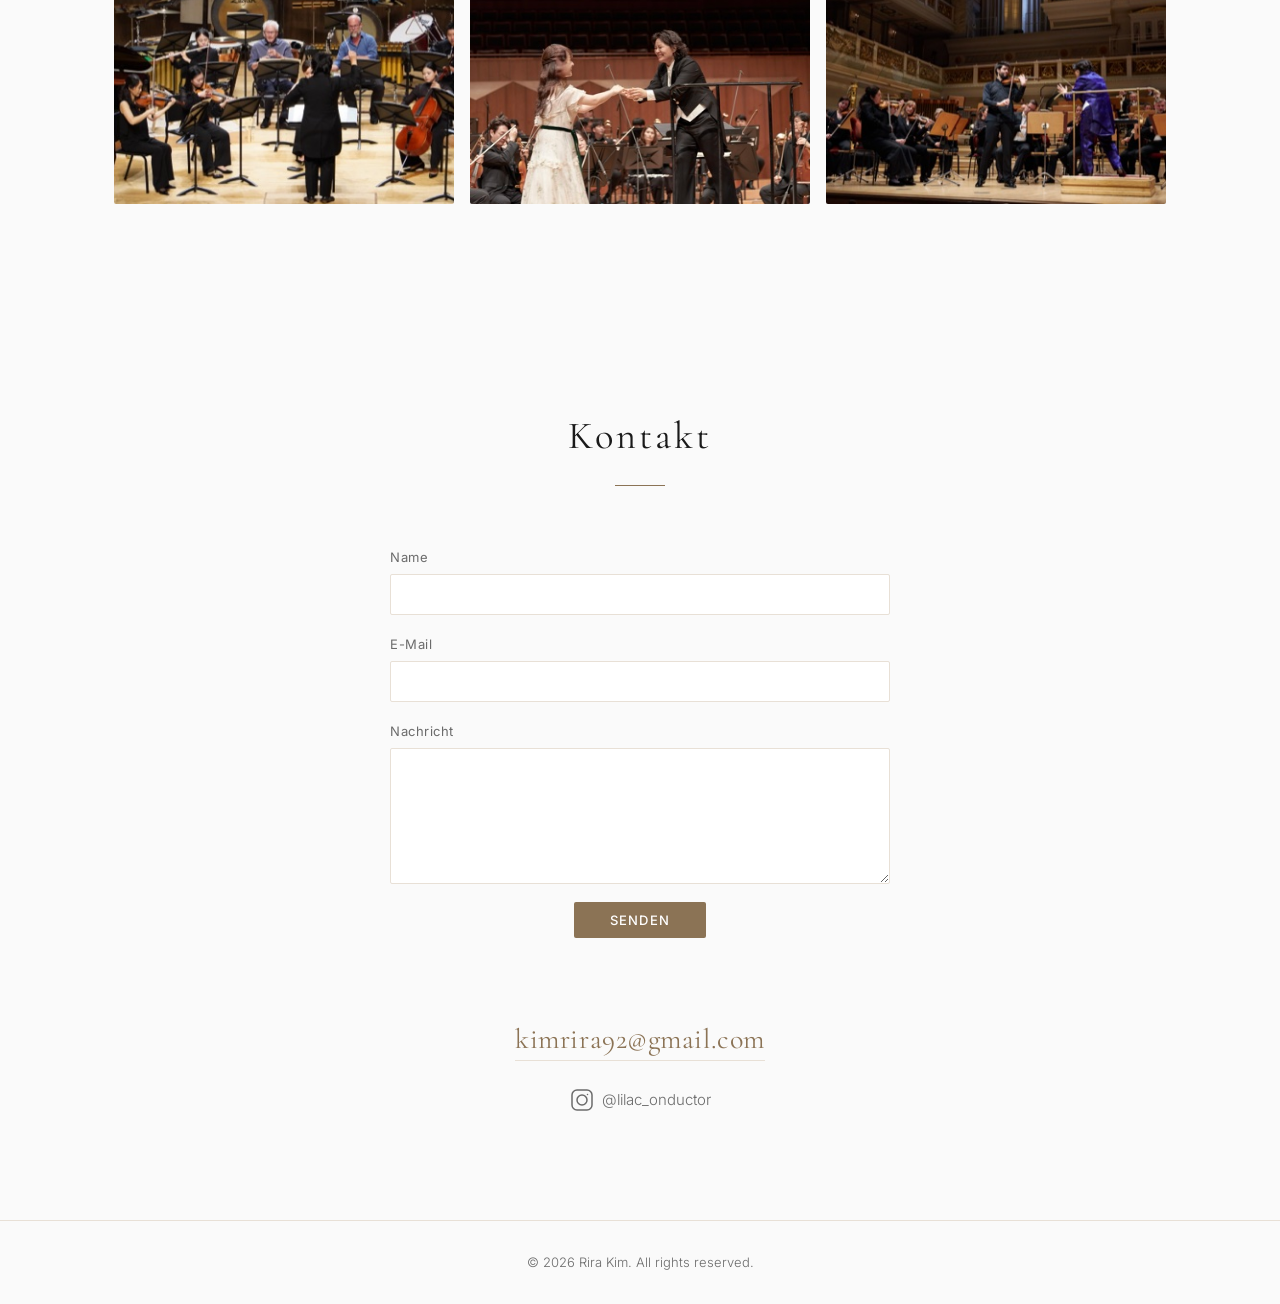
==== commit 3e1ace41: "Restore 김리라 next to the nav logo, vertically aligned Co-Authored-By: Claude Opus 5.5 <noreply@anthro" ====
--- a/index.html
+++ b/index.html
@@ -54,7 +54,7 @@
   <!-- Navigation -->
   <header class="nav" id="nav">
     <div class="nav__inner">
-      <a href="#hero" class="nav__logo">Rira Kim</a>
+      <a href="#hero" class="nav__logo">Rira Kim <span class="nav__logo-ko">김리라</span></a>
       <button class="nav__hamburger" aria-label="Toggle menu" aria-expanded="false">
         <span></span><span></span><span></span>
       </button>
--- a/css/style.css
+++ b/css/style.css
@@ -1,3 +1,12 @@
+/* ===== Logo Korean Webfont (MaruBuri, Naver) ===== */
+@font-face {
+  font-family: 'MaruBuri';
+  font-weight: 400;
+  font-display: swap;
+  src: url(https://hangeul.pstatic.net/hangeul_static/webfont/MaruBuri/MaruBuri-Regular.woff2) format('woff2'),
+       url(https://hangeul.pstatic.net/hangeul_static/webfont/MaruBuri/MaruBuri-Regular.woff) format('woff');
+}
+
 /* ===== Custom Properties ===== */
 :root {
   --color-bg: #FAFAFA;
@@ -109,12 +118,24 @@
 }
 
 .nav__logo {
+  display: inline-flex;
+  align-items: center;
+  gap: 10px;
   font-family: var(--font-heading);
   font-size: 1.875rem;
   font-weight: 600;
+  line-height: 1;
   color: var(--color-text);
   letter-spacing: 0.02em;
   transition: color 0.3s;
+}
+
+.nav__logo-ko {
+  font-family: 'MaruBuri', var(--font-korean);
+  font-size: 0.6em;
+  font-weight: 400;
+  letter-spacing: 0.08em;
+  opacity: 0.85;
 }
 
 .nav__menu {
